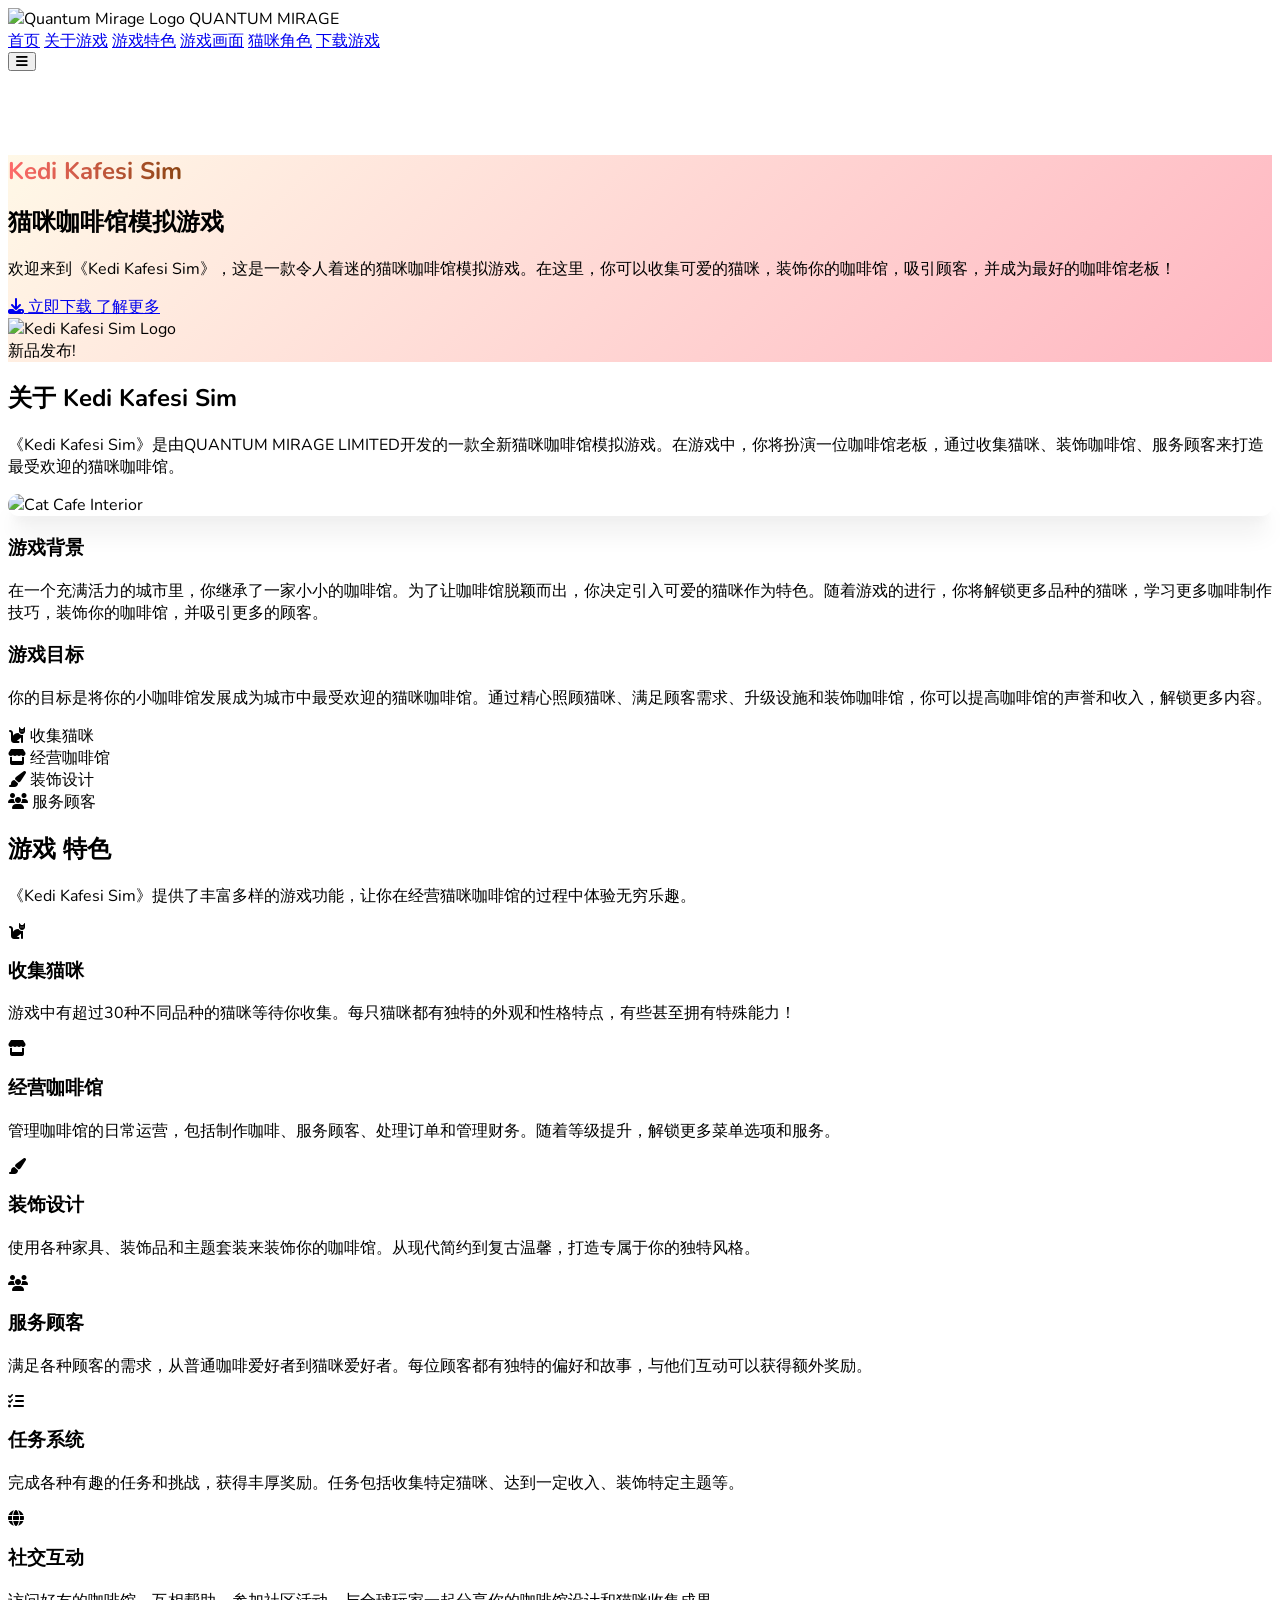
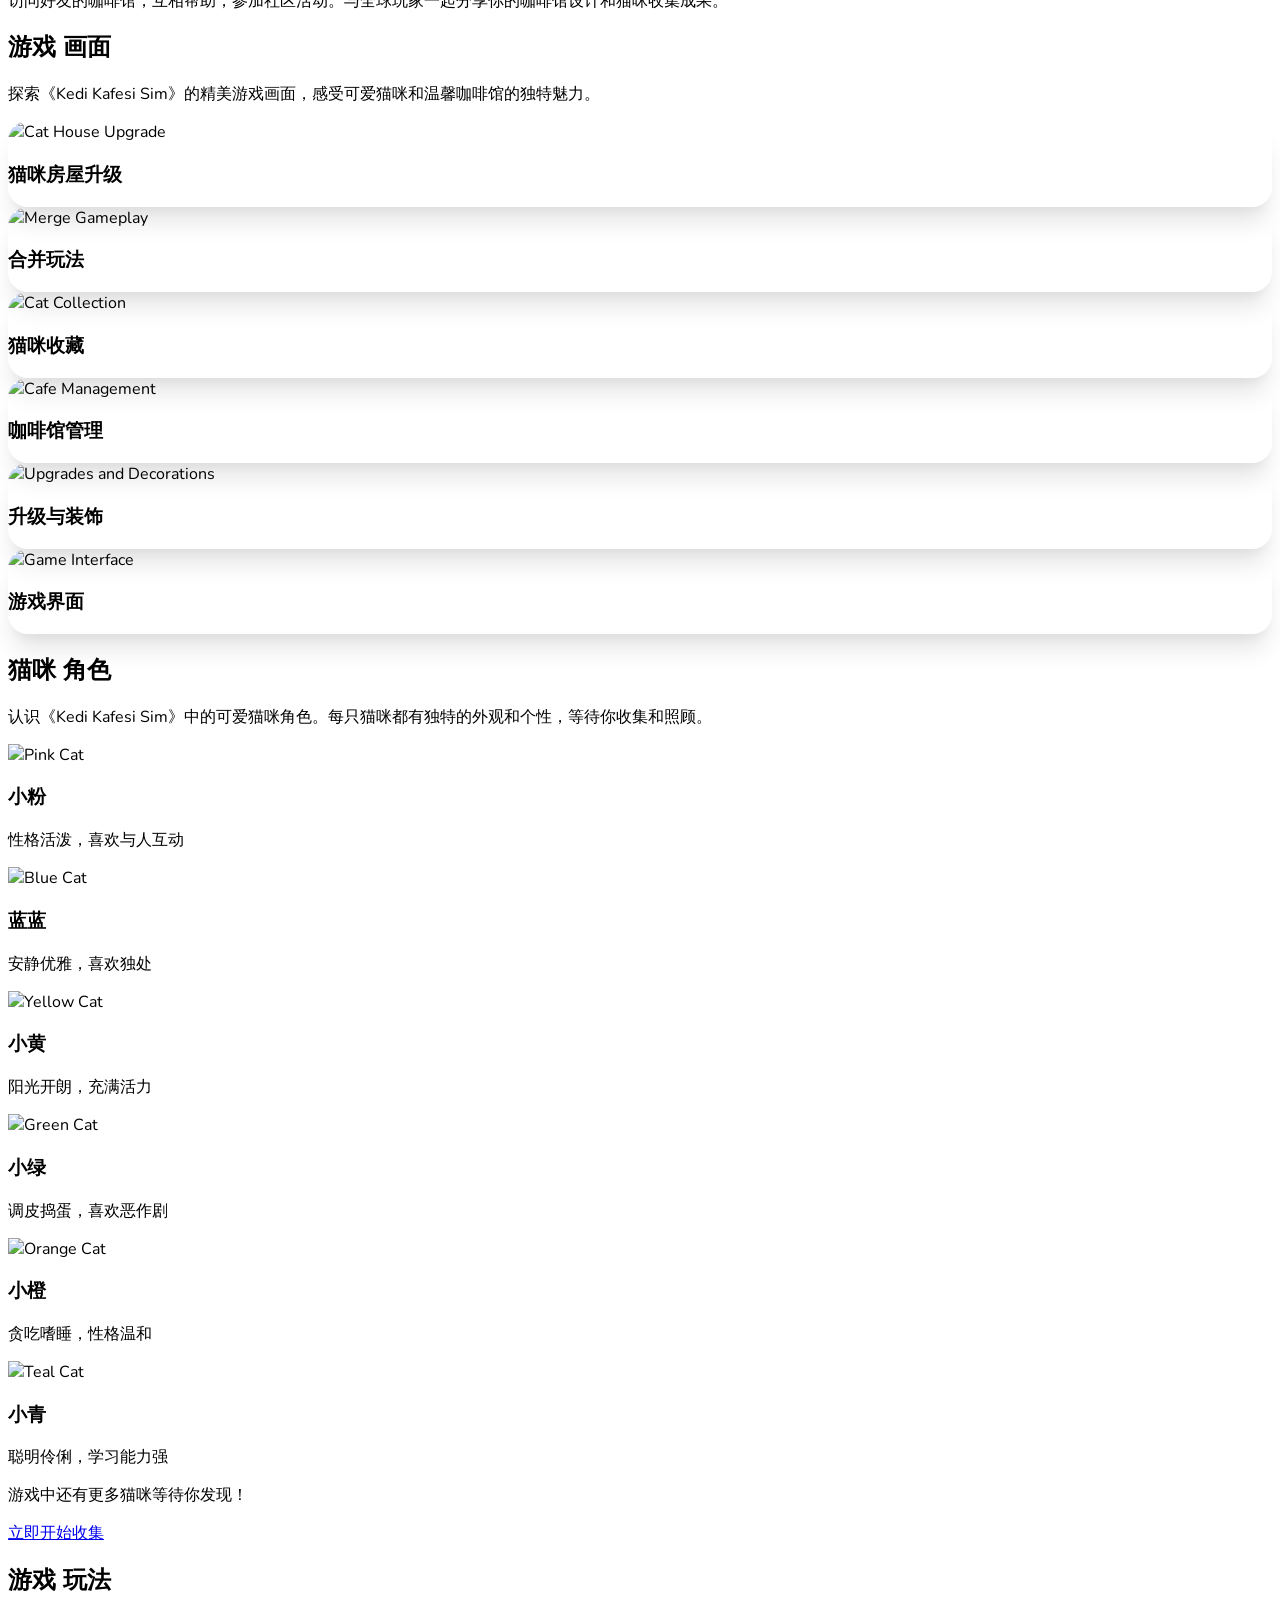
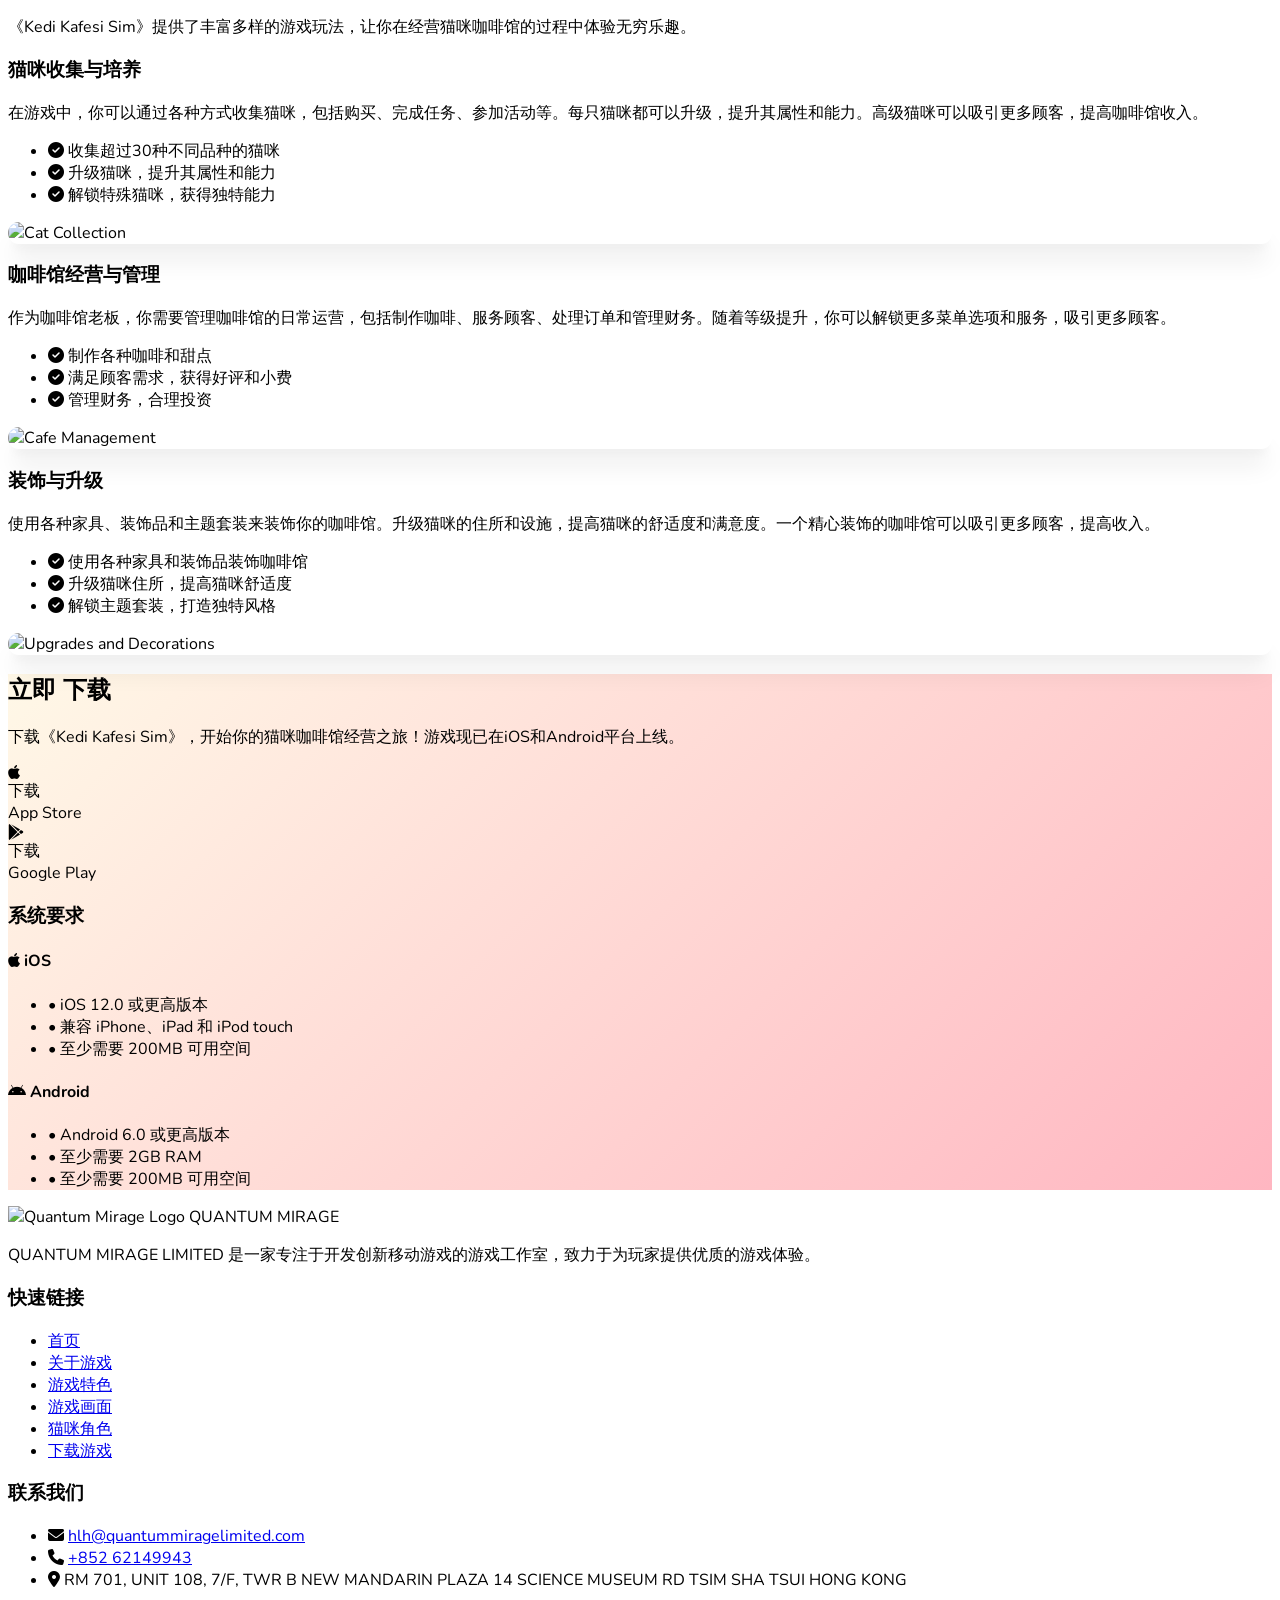
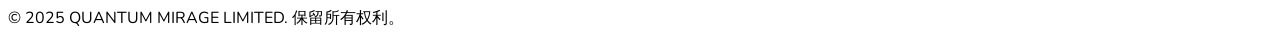
==== index.html @ 105255a3 "2025_12_25_web 2025_12_25_web" ====
<html lang="en"><head>
    <meta charset="UTF-8">
    <meta name="viewport" content="width=device-width, initial-scale=1.0">
    <title>Kedi Kafesi Sim - 猫咪咖啡馆模拟游戏</title>
    <!-- Tailwind CSS -->
    <script src="https://cdn.tailwindcss.com"></script>
    <!-- Font Awesome -->
    <link rel="stylesheet" href="https://cdnjs.cloudflare.com/ajax/libs/font-awesome/6.4.0/css/all.min.css">
    <!-- Google Fonts -->
    <link href="https://fonts.googleapis.com/css2?family=Nunito:wght@400;600;700;800&amp;display=swap" rel="stylesheet">
    <script>
        tailwind.config = {
            theme: {
                extend: {
                    colors: {
                        primary: '#FF6B6B',
                        secondary: '#4ECDC4',
                        accent: '#FFD166',
                        dark: '#292F36',
                        light: '#F7FFF7',
                        coffee: '#8B4513',
                        cream: '#FFF8E7',
                        catpink: '#FFB6C1',
                        catblue: '#87CEEB'
                    },
                    fontFamily: {
                        nunito: ['Nunito', 'sans-serif'],
                    },
                    animation: {
                        'float': 'float 3s ease-in-out infinite',
                        'pulse-slow': 'pulse 4s cubic-bezier(0.4, 0, 0.6, 1) infinite',
                    },
                    keyframes: {
                        float: {
                            '0%, 100%': { transform: 'translateY(0)' },
                            '50%': { transform: 'translateY(-10px)' },
                        }
                    }
                }
            }
        }
    </script>
    <style>
        body {
            font-family: 'Nunito', sans-serif;
            scroll-behavior: smooth;
        }
        
        .gradient-bg {
            background: linear-gradient(135deg, #FFF8E7 0%, #FFB6C1 100%);
        }
        
        .gradient-text {
            background: linear-gradient(90deg, #FF6B6B, #8B4513);
            -webkit-background-clip: text;
            -webkit-text-fill-color: transparent;
        }
        
        .card-hover {
            transition: all 0.3s ease;
        }
        
        .card-hover:hover {
            transform: translateY(-5px);
            box-shadow: 0 10px 25px -5px rgba(0, 0, 0, 0.1), 0 10px 10px -5px rgba(0, 0, 0, 0.04);
        }
        
        .nav-link {
            position: relative;
        }
        
        .nav-link::after {
            content: '';
            position: absolute;
            width: 0;
            height: 2px;
            bottom: -2px;
            left: 0;
            background-color: #FF6B6B;
            transition: width 0.3s ease;
        }
        
        .nav-link:hover::after {
            width: 100%;
        }
        
        .active::after {
            width: 100%;
        }
        
        .feature-icon {
            transition: all 0.3s ease;
        }
        
        .feature-card:hover .feature-icon {
            transform: scale(1.1);
            color: #FF6B6B;
        }
        
        .screenshot-container {
            position: relative;
            overflow: hidden;
            border-radius: 20px;
            box-shadow: 0 20px 25px -5px rgba(0, 0, 0, 0.1), 0 10px 10px -5px rgba(0, 0, 0, 0.04);
        }
        
        .screenshot-container::before {
            content: '';
            position: absolute;
            top: -50%;
            left: -50%;
            width: 200%;
            height: 200%;
            background: linear-gradient(45deg, rgba(255,255,255,0.1) 0%, rgba(255,255,255,0) 70%);
            transform: rotate(45deg);
            transition: all 0.6s ease;
            opacity: 0;
        }
        
        .screenshot-container:hover::before {
            animation: shine 1.5s;
            opacity: 1;
        }
        
        @keyframes shine {
            0% {
                left: -100%;
                opacity: 0;
            }
            50% {
                opacity: 0.5;
            }
            100% {
                left: 100%;
                opacity: 0;
            }
        }
        
        .character-card {
            transition: all 0.3s ease;
            perspective: 1000px;
        }
        
        .character-card:hover {
            transform: translateY(-10px);
        }
        
        .character-card:hover .character-img {
            transform: scale(1.05);
        }
        
        .character-img {
            transition: all 0.3s ease;
        }
        
        .download-btn {
            transition: all 0.3s ease;
            position: relative;
            overflow: hidden;
        }
        
        .download-btn::after {
            content: '';
            position: absolute;
            top: 50%;
            left: 50%;
            width: 0;
            height: 0;
            background-color: rgba(255, 255, 255, 0.2);
            border-radius: 50%;
            transform: translate(-50%, -50%);
            transition: width 0.5s, height 0.5s;
        }
        
        .download-btn:hover::after {
            width: 300px;
            height: 300px;
        }
        
        .download-btn:hover {
            transform: translateY(-3px);
            box-shadow: 0 10px 15px -3px rgba(0, 0, 0, 0.1), 0 4px 6px -2px rgba(0, 0, 0, 0.05);
        }
        
        .social-icon {
            transition: all 0.3s ease;
        }
        
        .social-icon:hover {
            transform: translateY(-3px);
            color: #FF6B6B;
        }
        
        /* Mobile menu animation */
        .mobile-menu {
            transition: transform 0.3s ease-in-out;
            transform: translateX(-100%);
        }
        
        .mobile-menu.active {
            transform: translateX(0);
        }
        
        /* Loading animation */
        .loader {
            border: 4px solid rgba(255, 255, 255, 0.3);
            border-radius: 50%;
            border-top: 4px solid #FF6B6B;
            width: 30px;
            height: 30px;
            animation: spin 1s linear infinite;
        }
        
        @keyframes spin {
            0% { transform: rotate(0deg); }
            100% { transform: rotate(360deg); }
        }
        
        /* Scroll to top button */
        .scroll-top {
            position: fixed;
            bottom: 30px;
            right: 30px;
            width: 50px;
            height: 50px;
            border-radius: 50%;
            background-color: #FF6B6B;
            color: white;
            display: flex;
            justify-content: center;
            align-items: center;
            cursor: pointer;
            transition: all 0.3s ease;
            opacity: 0;
            visibility: hidden;
            z-index: 1000;
            box-shadow: 0 4px 6px -1px rgba(0, 0, 0, 0.1), 0 2px 4px -1px rgba(0, 0, 0, 0.06);
        }
        
        .scroll-top.active {
            opacity: 1;
            visibility: visible;
        }
        
        .scroll-top:hover {
            background-color: #FF5252;
            transform: translateY(-3px);
        }
    </style>
</head>
<body class="bg-cream text-dark">
    <!-- Navigation -->
    <nav class="bg-white shadow-md fixed w-full z-50">
        <div class="container mx-auto px-4 py-3">
            <div class="flex justify-between items-center">
                <div class="flex items-center space-x-2">
                    <img src="https://p3-flow-imagex-sign.byteimg.com/tos-cn-i-a9rns2rl98/rc/pc/super_tool/7fb1ab62eb884ebea4bbe58eaaf273b0~tplv-a9rns2rl98-image.image?rcl=20251225142914272E09A24EB8B273514A&amp;rk3s=8e244e95&amp;rrcfp=f06b921b&amp;x-expires=1769236287&amp;x-signature=TO0odL5ESo3SIEpWWqgPB2SlM8U%3D" alt="Quantum Mirage Logo" class="h-10 w-10">
                    <span class="text-xl font-bold text-dark">QUANTUM MIRAGE</span>
                </div>
                
                <!-- Desktop Navigation -->
                <div class="hidden md:flex items-center space-x-8">
                    <a href="#home" class="nav-link active font-semibold">首页</a>
                    <a href="#about" class="nav-link font-semibold">关于游戏</a>
                    <a href="#features" class="nav-link font-semibold">游戏特色</a>
                    <a href="#screenshots" class="nav-link font-semibold">游戏画面</a>
                    <a href="#characters" class="nav-link font-semibold">猫咪角色</a>
                    <a href="#download" class="nav-link font-semibold">下载游戏</a>
                </div>
                
                <!-- Mobile Menu Button -->
                <div class="md:hidden">
                    <button id="menu-toggle" class="text-dark focus:outline-none">
                        <i class="fas fa-bars text-2xl"></i>
                    </button>
                </div>
            </div>
        </div>
        
        <!-- Mobile Navigation -->
        <div id="mobile-menu" class="mobile-menu fixed top-0 left-0 h-full w-4/5 bg-white shadow-lg z-50 md:hidden">
            <div class="p-5">
                <div class="flex justify-between items-center mb-8">
                    <div class="flex items-center space-x-2">
                        <img src="https://p3-flow-imagex-sign.byteimg.com/tos-cn-i-a9rns2rl98/rc/pc/super_tool/7fb1ab62eb884ebea4bbe58eaaf273b0~tplv-a9rns2rl98-image.image?rcl=20251225142914272E09A24EB8B273514A&amp;rk3s=8e244e95&amp;rrcfp=f06b921b&amp;x-expires=1769236287&amp;x-signature=TO0odL5ESo3SIEpWWqgPB2SlM8U%3D" alt="Quantum Mirage Logo" class="h-8 w-8">
                        <span class="text-lg font-bold text-dark">QUANTUM MIRAGE</span>
                    </div>
                    <button id="close-menu" class="text-dark focus:outline-none">
                        <i class="fas fa-times text-2xl"></i>
                    </button>
                </div>
                <div class="flex flex-col space-y-4">
                    <a href="#home" class="mobile-nav-link py-2 px-4 hover:bg-gray-100 rounded-md font-semibold">首页</a>
                    <a href="#about" class="mobile-nav-link py-2 px-4 hover:bg-gray-100 rounded-md font-semibold">关于游戏</a>
                    <a href="#features" class="mobile-nav-link py-2 px-4 hover:bg-gray-100 rounded-md font-semibold">游戏特色</a>
                    <a href="#screenshots" class="mobile-nav-link py-2 px-4 hover:bg-gray-100 rounded-md font-semibold">游戏画面</a>
                    <a href="#characters" class="mobile-nav-link py-2 px-4 hover:bg-gray-100 rounded-md font-semibold">猫咪角色</a>
                    <a href="#download" class="mobile-nav-link py-2 px-4 hover:bg-gray-100 rounded-md font-semibold">下载游戏</a>
                </div>
            </div>
        </div>
    </nav>

    <!-- Hero Section -->
    <section id="home" class="pt-24 pb-16 md:pt-32 md:pb-24 gradient-bg">
        <div class="container mx-auto px-4">
            <div class="flex flex-col md:flex-row items-center justify-between">
                <div class="md:w-1/2 mb-10 md:mb-0">
                    <h1 class="text-4xl md:text-6xl font-extrabold mb-4">
                        <span class="gradient-text">Kedi Kafesi Sim</span>
                    </h1>
                    <h2 class="text-2xl md:text-3xl font-bold mb-6 text-coffee">猫咪咖啡馆模拟游戏</h2>
                    <p class="text-lg mb-8 max-w-lg">
                        欢迎来到《Kedi Kafesi Sim》，这是一款令人着迷的猫咪咖啡馆模拟游戏。在这里，你可以收集可爱的猫咪，装饰你的咖啡馆，吸引顾客，并成为最好的咖啡馆老板！
                    </p>
                    <div class="flex flex-col sm:flex-row space-y-4 sm:space-y-0 sm:space-x-4">
                        <a href="#download" class="download-btn bg-primary hover:bg-red-500 text-white font-bold py-3 px-8 rounded-full text-center transition duration-300 flex items-center justify-center">
                            <i class="fas fa-download mr-2"></i> 立即下载
                        </a>
                        <a href="#about" class="bg-white hover:bg-gray-100 text-primary font-bold py-3 px-8 rounded-full text-center transition duration-300 flex items-center justify-center border-2 border-primary">
                            了解更多
                        </a>
                    </div>
                </div>
                <div class="md:w-1/2 flex justify-center">
                    <div class="relative">
                        <img src="https://p9-flow-imagex-sign.byteimg.com/tos-cn-i-a9rns2rl98/rc/pc/super_tool/261bb935deba4c919a96878004a3b775~tplv-a9rns2rl98-image.image?rcl=20251225142914272E09A24EB8B273514A&amp;rk3s=8e244e95&amp;rrcfp=f06b921b&amp;x-expires=1769236221&amp;x-signature=STuUcwpN87bXcqhttF2MexAELpU%3D" alt="Kedi Kafesi Sim Logo" class="w-64 h-64 md:w-80 md:h-80 object-contain animate-float">
                        <div class="absolute -top-4 -right-4 bg-accent text-dark font-bold py-2 px-4 rounded-full shadow-lg animate-pulse-slow">
                            新品发布!
                        </div>
                    </div>
                </div>
            </div>
        </div>
    </section>

    <!-- About Section -->
    <section id="about" class="py-16 bg-white">
        <div class="container mx-auto px-4">
            <div class="text-center mb-16">
                <h2 class="text-3xl md:text-4xl font-bold mb-4">关于 <span class="text-primary">Kedi Kafesi Sim</span></h2>
                <div class="w-24 h-1 bg-primary mx-auto mb-6"></div>
                <p class="text-lg text-gray-600 max-w-3xl mx-auto">
                    《Kedi Kafesi Sim》是由QUANTUM MIRAGE LIMITED开发的一款全新猫咪咖啡馆模拟游戏。在游戏中，你将扮演一位咖啡馆老板，通过收集猫咪、装饰咖啡馆、服务顾客来打造最受欢迎的猫咪咖啡馆。
                </p>
            </div>
            
            <div class="flex flex-col md:flex-row items-center">
                <div class="md:w-1/2 mb-10 md:mb-0">
                    <div class="screenshot-container">
                        <img src="https://p3-flow-imagex-sign.byteimg.com/tos-cn-i-a9rns2rl98/rc/pc/super_tool/9140f70dbc2e4edcbd961286b86c405d~tplv-a9rns2rl98-image.image?rcl=20251225142914272E09A24EB8B273514A&amp;rk3s=8e244e95&amp;rrcfp=f06b921b&amp;x-expires=1769236234&amp;x-signature=IyDT3yet1G8MAYo%2B%2BtvaK1qQUv4%3D" alt="Cat Cafe Interior" class="w-full h-auto rounded-20">
                    </div>
                </div>
                <div class="md:w-1/2 md:pl-12">
                    <h3 class="text-2xl font-bold mb-4 text-coffee">游戏背景</h3>
                    <p class="text-gray-700 mb-6">
                        在一个充满活力的城市里，你继承了一家小小的咖啡馆。为了让咖啡馆脱颖而出，你决定引入可爱的猫咪作为特色。随着游戏的进行，你将解锁更多品种的猫咪，学习更多咖啡制作技巧，装饰你的咖啡馆，并吸引更多的顾客。
                    </p>
                    
                    <h3 class="text-2xl font-bold mb-4 text-coffee">游戏目标</h3>
                    <p class="text-gray-700 mb-6">
                        你的目标是将你的小咖啡馆发展成为城市中最受欢迎的猫咪咖啡馆。通过精心照顾猫咪、满足顾客需求、升级设施和装饰咖啡馆，你可以提高咖啡馆的声誉和收入，解锁更多内容。
                    </p>
                    
                    <div class="flex flex-wrap gap-4">
                        <div class="bg-cream px-4 py-2 rounded-full text-coffee font-semibold">
                            <i class="fas fa-cat mr-2"></i> 收集猫咪
                        </div>
                        <div class="bg-cream px-4 py-2 rounded-full text-coffee font-semibold">
                            <i class="fas fa-store mr-2"></i> 经营咖啡馆
                        </div>
                        <div class="bg-cream px-4 py-2 rounded-full text-coffee font-semibold">
                            <i class="fas fa-paint-brush mr-2"></i> 装饰设计
                        </div>
                        <div class="bg-cream px-4 py-2 rounded-full text-coffee font-semibold">
                            <i class="fas fa-users mr-2"></i> 服务顾客
                        </div>
                    </div>
                </div>
            </div>
        </div>
    </section>

    <!-- Features Section -->
    <section id="features" class="py-16 bg-gray-50">
        <div class="container mx-auto px-4">
            <div class="text-center mb-16">
                <h2 class="text-3xl md:text-4xl font-bold mb-4">游戏 <span class="text-primary">特色</span></h2>
                <div class="w-24 h-1 bg-primary mx-auto mb-6"></div>
                <p class="text-lg text-gray-600 max-w-3xl mx-auto">
                    《Kedi Kafesi Sim》提供了丰富多样的游戏功能，让你在经营猫咪咖啡馆的过程中体验无穷乐趣。
                </p>
            </div>
            
            <div class="grid grid-cols-1 md:grid-cols-2 lg:grid-cols-3 gap-8">
                <!-- Feature 1 -->
                <div class="feature-card bg-white rounded-xl shadow-lg p-6 card-hover">
                    <div class="w-16 h-16 bg-primary bg-opacity-10 rounded-full flex items-center justify-center mb-6">
                        <i class="fas fa-cat text-3xl text-primary feature-icon"></i>
                    </div>
                    <h3 class="text-xl font-bold mb-3">收集猫咪</h3>
                    <p class="text-gray-600">
                        游戏中有超过30种不同品种的猫咪等待你收集。每只猫咪都有独特的外观和性格特点，有些甚至拥有特殊能力！
                    </p>
                </div>
                
                <!-- Feature 2 -->
                <div class="feature-card bg-white rounded-xl shadow-lg p-6 card-hover">
                    <div class="w-16 h-16 bg-secondary bg-opacity-10 rounded-full flex items-center justify-center mb-6">
                        <i class="fas fa-store text-3xl text-secondary feature-icon"></i>
                    </div>
                    <h3 class="text-xl font-bold mb-3">经营咖啡馆</h3>
                    <p class="text-gray-600">
                        管理咖啡馆的日常运营，包括制作咖啡、服务顾客、处理订单和管理财务。随着等级提升，解锁更多菜单选项和服务。
                    </p>
                </div>
                
                <!-- Feature 3 -->
                <div class="feature-card bg-white rounded-xl shadow-lg p-6 card-hover">
                    <div class="w-16 h-16 bg-accent bg-opacity-10 rounded-full flex items-center justify-center mb-6">
                        <i class="fas fa-paint-brush text-3xl text-accent feature-icon"></i>
                    </div>
                    <h3 class="text-xl font-bold mb-3">装饰设计</h3>
                    <p class="text-gray-600">
                        使用各种家具、装饰品和主题套装来装饰你的咖啡馆。从现代简约到复古温馨，打造专属于你的独特风格。
                    </p>
                </div>
                
                <!-- Feature 4 -->
                <div class="feature-card bg-white rounded-xl shadow-lg p-6 card-hover">
                    <div class="w-16 h-16 bg-catpink bg-opacity-10 rounded-full flex items-center justify-center mb-6">
                        <i class="fas fa-users text-3xl text-catpink feature-icon"></i>
                    </div>
                    <h3 class="text-xl font-bold mb-3">服务顾客</h3>
                    <p class="text-gray-600">
                        满足各种顾客的需求，从普通咖啡爱好者到猫咪爱好者。每位顾客都有独特的偏好和故事，与他们互动可以获得额外奖励。
                    </p>
                </div>
                
                <!-- Feature 5 -->
                <div class="feature-card bg-white rounded-xl shadow-lg p-6 card-hover">
                    <div class="w-16 h-16 bg-catblue bg-opacity-10 rounded-full flex items-center justify-center mb-6">
                        <i class="fas fa-tasks text-3xl text-catblue feature-icon"></i>
                    </div>
                    <h3 class="text-xl font-bold mb-3">任务系统</h3>
                    <p class="text-gray-600">
                        完成各种有趣的任务和挑战，获得丰厚奖励。任务包括收集特定猫咪、达到一定收入、装饰特定主题等。
                    </p>
                </div>
                
                <!-- Feature 6 -->
                <div class="feature-card bg-white rounded-xl shadow-lg p-6 card-hover">
                    <div class="w-16 h-16 bg-coffee bg-opacity-10 rounded-full flex items-center justify-center mb-6">
                        <i class="fas fa-globe text-3xl text-coffee feature-icon"></i>
                    </div>
                    <h3 class="text-xl font-bold mb-3">社交互动</h3>
                    <p class="text-gray-600">
                        访问好友的咖啡馆，互相帮助，参加社区活动。与全球玩家一起分享你的咖啡馆设计和猫咪收集成果。
                    </p>
                </div>
            </div>
        </div>
    </section>

    <!-- Screenshots Section -->
    <section id="screenshots" class="py-16 bg-white">
        <div class="container mx-auto px-4">
            <div class="text-center mb-16">
                <h2 class="text-3xl md:text-4xl font-bold mb-4">游戏 <span class="text-primary">画面</span></h2>
                <div class="w-24 h-1 bg-primary mx-auto mb-6"></div>
                <p class="text-lg text-gray-600 max-w-3xl mx-auto">
                    探索《Kedi Kafesi Sim》的精美游戏画面，感受可爱猫咪和温馨咖啡馆的独特魅力。
                </p>
            </div>
            
            <div class="grid grid-cols-1 md:grid-cols-2 lg:grid-cols-3 gap-8">
                <!-- Screenshot 1 -->
                <div class="screenshot-container">
                    <img src="https://p11-flow-imagex-download-sign.byteimg.com/tos-cn-i-a9rns2rl98/04f155c3f26e411fbbff5f43020e14c7.jpg~tplv-a9rns2rl98-24:720:720.image?rcl=20251225142914272E09A24EB8B273514A&amp;rk3s=8e244e95&amp;rrcfp=8a172a1a&amp;x-expires=1767248955&amp;x-signature=9GHA8hcYi%2BDE0jDQNg2DjtqoL10%3D" alt="Cat House Upgrade" class="w-full h-auto rounded-20">
                    <div class="absolute bottom-0 left-0 right-0 bg-gradient-to-t from-black to-transparent p-4 rounded-b-20">
                        <h3 class="text-white font-bold">猫咪房屋升级</h3>
                    </div>
                </div>
                
                <!-- Screenshot 2 -->
                <div class="screenshot-container">
                    <img src="https://p11-flow-imagex-download-sign.byteimg.com/tos-cn-i-a9rns2rl98/f7a0fbab150946b388e96b673e0b019c.jpg~tplv-a9rns2rl98-24:720:720.image?rcl=20251225142914272E09A24EB8B273514A&amp;rk3s=8e244e95&amp;rrcfp=8a172a1a&amp;x-expires=1767248955&amp;x-signature=dCQLwZcKgbhtes0a4srv2TuSjrM%3D" alt="Merge Gameplay" class="w-full h-auto rounded-20">
                    <div class="absolute bottom-0 left-0 right-0 bg-gradient-to-t from-black to-transparent p-4 rounded-b-20">
                        <h3 class="text-white font-bold">合并玩法</h3>
                    </div>
                </div>
                
                <!-- Screenshot 3 -->
                <div class="screenshot-container">
                    <img src="https://p11-flow-imagex-download-sign.byteimg.com/tos-cn-i-a9rns2rl98/60da43b299564a9481a8e0e05f681bbe.jpg~tplv-a9rns2rl98-24:720:720.image?rcl=20251225142914272E09A24EB8B273514A&amp;rk3s=8e244e95&amp;rrcfp=8a172a1a&amp;x-expires=1767248955&amp;x-signature=knwaKhFt3Ec7u3pBewDUL8dSxfs%3D" alt="Cat Collection" class="w-full h-auto rounded-20">
                    <div class="absolute bottom-0 left-0 right-0 bg-gradient-to-t from-black to-transparent p-4 rounded-b-20">
                        <h3 class="text-white font-bold">猫咪收藏</h3>
                    </div>
                </div>
                
                <!-- Screenshot 4 -->
                <div class="screenshot-container">
                    <img src="https://p11-flow-imagex-download-sign.byteimg.com/tos-cn-i-a9rns2rl98/07a21ffddba94a078cbddcdcaea27005.jpg~tplv-a9rns2rl98-24:720:720.image?rcl=20251225142914272E09A24EB8B273514A&amp;rk3s=8e244e95&amp;rrcfp=8a172a1a&amp;x-expires=1767248955&amp;x-signature=qJn31Itz%2F%2BslHAElJN4%2FD5fl930%3D" alt="Cafe Management" class="w-full h-auto rounded-20">
                    <div class="absolute bottom-0 left-0 right-0 bg-gradient-to-t from-black to-transparent p-4 rounded-b-20">
                        <h3 class="text-white font-bold">咖啡馆管理</h3>
                    </div>
                </div>
                
                <!-- Screenshot 5 -->
                <div class="screenshot-container">
                    <img src="https://p3-flow-imagex-sign.byteimg.com/tos-cn-i-a9rns2rl98/rc/pc/super_tool/9b09c109c3a047e7aada550ab9e1097b~tplv-a9rns2rl98-image.image?rcl=20251225142914272E09A24EB8B273514A&amp;rk3s=8e244e95&amp;rrcfp=f06b921b&amp;x-expires=1769236273&amp;x-signature=8RbhCQRcHkzRguBcSzqiSrAV1co%3D" alt="Upgrades and Decorations" class="w-full h-auto rounded-20">
                    <div class="absolute bottom-0 left-0 right-0 bg-gradient-to-t from-black to-transparent p-4 rounded-b-20">
                        <h3 class="text-white font-bold">升级与装饰</h3>
                    </div>
                </div>
                
                <!-- Screenshot 6 -->
                <div class="screenshot-container">
                    <img src="https://p11-flow-imagex-download-sign.byteimg.com/tos-cn-i-a9rns2rl98/422756e8ae544da4a9200da23566e37e.jpg~tplv-a9rns2rl98-24:720:720.image?rcl=20251225142914272E09A24EB8B273514A&amp;rk3s=8e244e95&amp;rrcfp=8a172a1a&amp;x-expires=1767248955&amp;x-signature=v1o9MJKBodqrAUuUbNjZpQncxn4%3D" alt="Game Interface" class="w-full h-auto rounded-20">
                    <div class="absolute bottom-0 left-0 right-0 bg-gradient-to-t from-black to-transparent p-4 rounded-b-20">
                        <h3 class="text-white font-bold">游戏界面</h3>
                    </div>
                </div>
            </div>
        </div>
    </section>

    <!-- Characters Section -->
    <section id="characters" class="py-16 bg-gray-50">
        <div class="container mx-auto px-4">
            <div class="text-center mb-16">
                <h2 class="text-3xl md:text-4xl font-bold mb-4">猫咪 <span class="text-primary">角色</span></h2>
                <div class="w-24 h-1 bg-primary mx-auto mb-6"></div>
                <p class="text-lg text-gray-600 max-w-3xl mx-auto">
                    认识《Kedi Kafesi Sim》中的可爱猫咪角色。每只猫咪都有独特的外观和个性，等待你收集和照顾。
                </p>
            </div>
            
            <div class="grid grid-cols-1 sm:grid-cols-2 md:grid-cols-3 lg:grid-cols-6 gap-6">
                <!-- Character 1 -->
                <div class="character-card bg-white rounded-xl shadow-lg overflow-hidden">
                    <div class="h-48 overflow-hidden">
                        <img src="https://p3-flow-imagex-sign.byteimg.com/tos-cn-i-a9rns2rl98/rc/pc/super_tool/1f13518992b1444ba0cfdbd0a6a513bd~tplv-a9rns2rl98-image.image?rcl=20251225142914272E09A24EB8B273514A&amp;rk3s=8e244e95&amp;rrcfp=f06b921b&amp;x-expires=1769236251&amp;x-signature=yORKl2eRbAzS1kXXcz3tOG1VfMA%3D" alt="Pink Cat" class="character-img w-full h-full object-cover">
                    </div>
                    <div class="p-4">
                        <h3 class="font-bold text-lg mb-1">小粉</h3>
                        <p class="text-gray-600 text-sm">性格活泼，喜欢与人互动</p>
                    </div>
                </div>
                
                <!-- Character 2 -->
                <div class="character-card bg-white rounded-xl shadow-lg overflow-hidden">
                    <div class="h-48 overflow-hidden">
                        <img src="https://p3-flow-imagex-sign.byteimg.com/tos-cn-i-a9rns2rl98/rc/pc/super_tool/1f13518992b1444ba0cfdbd0a6a513bd~tplv-a9rns2rl98-image.image?rcl=20251225142914272E09A24EB8B273514A&amp;rk3s=8e244e95&amp;rrcfp=f06b921b&amp;x-expires=1769236251&amp;x-signature=yORKl2eRbAzS1kXXcz3tOG1VfMA%3D" alt="Blue Cat" class="character-img w-full h-full object-cover">
                    </div>
                    <div class="p-4">
                        <h3 class="font-bold text-lg mb-1">蓝蓝</h3>
                        <p class="text-gray-600 text-sm">安静优雅，喜欢独处</p>
                    </div>
                </div>
                
                <!-- Character 3 -->
                <div class="character-card bg-white rounded-xl shadow-lg overflow-hidden">
                    <div class="h-48 overflow-hidden">
                        <img src="https://p3-flow-imagex-sign.byteimg.com/tos-cn-i-a9rns2rl98/rc/pc/super_tool/1f13518992b1444ba0cfdbd0a6a513bd~tplv-a9rns2rl98-image.image?rcl=20251225142914272E09A24EB8B273514A&amp;rk3s=8e244e95&amp;rrcfp=f06b921b&amp;x-expires=1769236251&amp;x-signature=yORKl2eRbAzS1kXXcz3tOG1VfMA%3D" alt="Yellow Cat" class="character-img w-full h-full object-cover">
                    </div>
                    <div class="p-4">
                        <h3 class="font-bold text-lg mb-1">小黄</h3>
                        <p class="text-gray-600 text-sm">阳光开朗，充满活力</p>
                    </div>
                </div>
                
                <!-- Character 4 -->
                <div class="character-card bg-white rounded-xl shadow-lg overflow-hidden">
                    <div class="h-48 overflow-hidden">
                        <img src="https://p3-flow-imagex-sign.byteimg.com/tos-cn-i-a9rns2rl98/rc/pc/super_tool/1f13518992b1444ba0cfdbd0a6a513bd~tplv-a9rns2rl98-image.image?rcl=20251225142914272E09A24EB8B273514A&amp;rk3s=8e244e95&amp;rrcfp=f06b921b&amp;x-expires=1769236251&amp;x-signature=yORKl2eRbAzS1kXXcz3tOG1VfMA%3D" alt="Green Cat" class="character-img w-full h-full object-cover">
                    </div>
                    <div class="p-4">
                        <h3 class="font-bold text-lg mb-1">小绿</h3>
                        <p class="text-gray-600 text-sm">调皮捣蛋，喜欢恶作剧</p>
                    </div>
                </div>
                
                <!-- Character 5 -->
                <div class="character-card bg-white rounded-xl shadow-lg overflow-hidden">
                    <div class="h-48 overflow-hidden">
                        <img src="https://p3-flow-imagex-sign.byteimg.com/tos-cn-i-a9rns2rl98/rc/pc/super_tool/1f13518992b1444ba0cfdbd0a6a513bd~tplv-a9rns2rl98-image.image?rcl=20251225142914272E09A24EB8B273514A&amp;rk3s=8e244e95&amp;rrcfp=f06b921b&amp;x-expires=1769236251&amp;x-signature=yORKl2eRbAzS1kXXcz3tOG1VfMA%3D" alt="Orange Cat" class="character-img w-full h-full object-cover">
                    </div>
                    <div class="p-4">
                        <h3 class="font-bold text-lg mb-1">小橙</h3>
                        <p class="text-gray-600 text-sm">贪吃嗜睡，性格温和</p>
                    </div>
                </div>
                
                <!-- Character 6 -->
                <div class="character-card bg-white rounded-xl shadow-lg overflow-hidden">
                    <div class="h-48 overflow-hidden">
                        <img src="https://p3-flow-imagex-sign.byteimg.com/tos-cn-i-a9rns2rl98/rc/pc/super_tool/1f13518992b1444ba0cfdbd0a6a513bd~tplv-a9rns2rl98-image.image?rcl=20251225142914272E09A24EB8B273514A&amp;rk3s=8e244e95&amp;rrcfp=f06b921b&amp;x-expires=1769236251&amp;x-signature=yORKl2eRbAzS1kXXcz3tOG1VfMA%3D" alt="Teal Cat" class="character-img w-full h-full object-cover">
                    </div>
                    <div class="p-4">
                        <h3 class="font-bold text-lg mb-1">小青</h3>
                        <p class="text-gray-600 text-sm">聪明伶俐，学习能力强</p>
                    </div>
                </div>
            </div>
            
            <div class="text-center mt-10">
                <p class="text-gray-600 mb-4">游戏中还有更多猫咪等待你发现！</p>
                <a href="#download" class="bg-primary hover:bg-red-500 text-white font-bold py-2 px-6 rounded-full transition duration-300 inline-block">
                    立即开始收集
                </a>
            </div>
        </div>
    </section>

    <!-- Gameplay Section -->
    <section id="gameplay" class="py-16 bg-white">
        <div class="container mx-auto px-4">
            <div class="text-center mb-16">
                <h2 class="text-3xl md:text-4xl font-bold mb-4">游戏 <span class="text-primary">玩法</span></h2>
                <div class="w-24 h-1 bg-primary mx-auto mb-6"></div>
                <p class="text-lg text-gray-600 max-w-3xl mx-auto">
                    《Kedi Kafesi Sim》提供了丰富多样的游戏玩法，让你在经营猫咪咖啡馆的过程中体验无穷乐趣。
                </p>
            </div>
            
            <div class="flex flex-col md:flex-row items-center mb-16">
                <div class="md:w-1/2 mb-8 md:mb-0 md:pr-8">
                    <h3 class="text-2xl font-bold mb-4 text-coffee">猫咪收集与培养</h3>
                    <p class="text-gray-700 mb-6">
                        在游戏中，你可以通过各种方式收集猫咪，包括购买、完成任务、参加活动等。每只猫咪都可以升级，提升其属性和能力。高级猫咪可以吸引更多顾客，提高咖啡馆收入。
                    </p>
                    <ul class="space-y-3">
                        <li class="flex items-start">
                            <i class="fas fa-check-circle text-primary mt-1 mr-2"></i>
                            <span>收集超过30种不同品种的猫咪</span>
                        </li>
                        <li class="flex items-start">
                            <i class="fas fa-check-circle text-primary mt-1 mr-2"></i>
                            <span>升级猫咪，提升其属性和能力</span>
                        </li>
                        <li class="flex items-start">
                            <i class="fas fa-check-circle text-primary mt-1 mr-2"></i>
                            <span>解锁特殊猫咪，获得独特能力</span>
                        </li>
                    </ul>
                </div>
                <div class="md:w-1/2">
                    <div class="screenshot-container">
                        <img src="https://p11-flow-imagex-download-sign.byteimg.com/tos-cn-i-a9rns2rl98/60da43b299564a9481a8e0e05f681bbe.jpg~tplv-a9rns2rl98-24:720:720.image?rcl=20251225142914272E09A24EB8B273514A&amp;rk3s=8e244e95&amp;rrcfp=8a172a1a&amp;x-expires=1767248955&amp;x-signature=knwaKhFt3Ec7u3pBewDUL8dSxfs%3D" alt="Cat Collection" class="w-full h-auto rounded-20">
                    </div>
                </div>
            </div>
            
            <div class="flex flex-col md:flex-row-reverse items-center mb-16">
                <div class="md:w-1/2 mb-8 md:mb-0 md:pl-8">
                    <h3 class="text-2xl font-bold mb-4 text-coffee">咖啡馆经营与管理</h3>
                    <p class="text-gray-700 mb-6">
                        作为咖啡馆老板，你需要管理咖啡馆的日常运营，包括制作咖啡、服务顾客、处理订单和管理财务。随着等级提升，你可以解锁更多菜单选项和服务，吸引更多顾客。
                    </p>
                    <ul class="space-y-3">
                        <li class="flex items-start">
                            <i class="fas fa-check-circle text-primary mt-1 mr-2"></i>
                            <span>制作各种咖啡和甜点</span>
                        </li>
                        <li class="flex items-start">
                            <i class="fas fa-check-circle text-primary mt-1 mr-2"></i>
                            <span>满足顾客需求，获得好评和小费</span>
                        </li>
                        <li class="flex items-start">
                            <i class="fas fa-check-circle text-primary mt-1 mr-2"></i>
                            <span>管理财务，合理投资</span>
                        </li>
                    </ul>
                </div>
                <div class="md:w-1/2">
                    <div class="screenshot-container">
                        <img src="https://p11-flow-imagex-download-sign.byteimg.com/tos-cn-i-a9rns2rl98/07a21ffddba94a078cbddcdcaea27005.jpg~tplv-a9rns2rl98-24:720:720.image?rcl=20251225142914272E09A24EB8B273514A&amp;rk3s=8e244e95&amp;rrcfp=8a172a1a&amp;x-expires=1767248955&amp;x-signature=qJn31Itz%2F%2BslHAElJN4%2FD5fl930%3D" alt="Cafe Management" class="w-full h-auto rounded-20">
                    </div>
                </div>
            </div>
            
            <div class="flex flex-col md:flex-row items-center">
                <div class="md:w-1/2 mb-8 md:mb-0 md:pr-8">
                    <h3 class="text-2xl font-bold mb-4 text-coffee">装饰与升级</h3>
                    <p class="text-gray-700 mb-6">
                        使用各种家具、装饰品和主题套装来装饰你的咖啡馆。升级猫咪的住所和设施，提高猫咪的舒适度和满意度。一个精心装饰的咖啡馆可以吸引更多顾客，提高收入。
                    </p>
                    <ul class="space-y-3">
                        <li class="flex items-start">
                            <i class="fas fa-check-circle text-primary mt-1 mr-2"></i>
                            <span>使用各种家具和装饰品装饰咖啡馆</span>
                        </li>
                        <li class="flex items-start">
                            <i class="fas fa-check-circle text-primary mt-1 mr-2"></i>
                            <span>升级猫咪住所，提高猫咪舒适度</span>
                        </li>
                        <li class="flex items-start">
                            <i class="fas fa-check-circle text-primary mt-1 mr-2"></i>
                            <span>解锁主题套装，打造独特风格</span>
                        </li>
                    </ul>
                </div>
                <div class="md:w-1/2">
                    <div class="screenshot-container">
                        <img src="https://p3-flow-imagex-sign.byteimg.com/tos-cn-i-a9rns2rl98/rc/pc/super_tool/9b09c109c3a047e7aada550ab9e1097b~tplv-a9rns2rl98-image.image?rcl=20251225142914272E09A24EB8B273514A&amp;rk3s=8e244e95&amp;rrcfp=f06b921b&amp;x-expires=1769236273&amp;x-signature=8RbhCQRcHkzRguBcSzqiSrAV1co%3D" alt="Upgrades and Decorations" class="w-full h-auto rounded-20">
                    </div>
                </div>
            </div>
        </div>
    </section>

    <!-- Download Section -->
    <section id="download" class="py-16 gradient-bg">
        <div class="container mx-auto px-4">
            <div class="text-center mb-12">
                <h2 class="text-3xl md:text-4xl font-bold mb-4">立即 <span class="text-primary">下载</span></h2>
                <div class="w-24 h-1 bg-primary mx-auto mb-6"></div>
                <p class="text-lg text-gray-600 max-w-3xl mx-auto">
                    下载《Kedi Kafesi Sim》，开始你的猫咪咖啡馆经营之旅！游戏现已在iOS和Android平台上线。
                </p>
            </div>
            
            <div class="flex flex-col md:flex-row items-center justify-center space-y-8 md:space-y-0 md:space-x-8">
                <div class="download-btn bg-dark hover:bg-gray-800 text-white font-bold py-4 px-8 rounded-xl transition duration-300 flex items-center justify-center w-full md:w-auto">
                    <i class="fab fa-apple text-3xl mr-4"></i>
                    <div class="text-left">
                        <div class="text-sm">下载</div>
                        <div class="text-xl">App Store</div>
                    </div>
                </div>
                
                <div class="download-btn bg-dark hover:bg-gray-800 text-white font-bold py-4 px-8 rounded-xl transition duration-300 flex items-center justify-center w-full md:w-auto">
                    <i class="fab fa-google-play text-3xl mr-4"></i>
                    <div class="text-left">
                        <div class="text-sm">下载</div>
                        <div class="text-xl">Google Play</div>
                    </div>
                </div>
            </div>
            
            <div class="mt-16 text-center">
                <h3 class="text-2xl font-bold mb-6">系统要求</h3>
                <div class="flex flex-col md:flex-row justify-center space-y-6 md:space-y-0 md:space-x-12">
                    <div class="bg-white rounded-xl shadow-lg p-6 w-full md:w-auto">
                        <h4 class="font-bold text-xl mb-4 flex items-center">
                            <i class="fab fa-apple text-gray-700 mr-2"></i> iOS
                        </h4>
                        <ul class="space-y-2 text-gray-600">
                            <li>• iOS 12.0 或更高版本</li>
                            <li>• 兼容 iPhone、iPad 和 iPod touch</li>
                            <li>• 至少需要 200MB 可用空间</li>
                        </ul>
                    </div>
                    
                    <div class="bg-white rounded-xl shadow-lg p-6 w-full md:w-auto">
                        <h4 class="font-bold text-xl mb-4 flex items-center">
                            <i class="fab fa-android text-gray-700 mr-2"></i> Android
                        </h4>
                        <ul class="space-y-2 text-gray-600">
                            <li>• Android 6.0 或更高版本</li>
                            <li>• 至少需要 2GB RAM</li>
                            <li>• 至少需要 200MB 可用空间</li>
                        </ul>
                    </div>
                </div>
            </div>
        </div>
    </section>

    <!-- Footer -->
    <footer class="bg-dark text-white py-12">
        <div class="container mx-auto px-4">
            <div class="flex flex-col md:flex-row justify-between">
                <div class="mb-8 md:mb-0">
                    <div class="flex items-center space-x-2 mb-4">
                        <img src="https://p3-flow-imagex-sign.byteimg.com/tos-cn-i-a9rns2rl98/rc/pc/super_tool/7fb1ab62eb884ebea4bbe58eaaf273b0~tplv-a9rns2rl98-image.image?rcl=20251225142914272E09A24EB8B273514A&amp;rk3s=8e244e95&amp;rrcfp=f06b921b&amp;x-expires=1769236287&amp;x-signature=TO0odL5ESo3SIEpWWqgPB2SlM8U%3D" alt="Quantum Mirage Logo" class="h-10 w-10">
                        <span class="text-xl font-bold">QUANTUM MIRAGE</span>
                    </div>
                    <p class="text-gray-400 max-w-xs">
                        QUANTUM MIRAGE LIMITED 是一家专注于开发创新移动游戏的游戏工作室，致力于为玩家提供优质的游戏体验。
                    </p>
                </div>
                
                <div class="mb-8 md:mb-0">
                    <h3 class="text-lg font-bold mb-4">快速链接</h3>
                    <ul class="space-y-2">
                        <li><a href="#home" class="text-gray-400 hover:text-white transition duration-300">首页</a></li>
                        <li><a href="#about" class="text-gray-400 hover:text-white transition duration-300">关于游戏</a></li>
                        <li><a href="#features" class="text-gray-400 hover:text-white transition duration-300">游戏特色</a></li>
                        <li><a href="#screenshots" class="text-gray-400 hover:text-white transition duration-300">游戏画面</a></li>
                        <li><a href="#characters" class="text-gray-400 hover:text-white transition duration-300">猫咪角色</a></li>
                        <li><a href="#download" class="text-gray-400 hover:text-white transition duration-300">下载游戏</a></li>
                    </ul>
                </div>
                
                <div class="mb-8 md:mb-0">
                    <h3 class="text-lg font-bold mb-4">联系我们</h3>
                    <ul class="space-y-2">
                        <li class="flex items-center">
                            <i class="fas fa-envelope mr-2 text-primary"></i>
                            <a href="mailto:info@quantum-mirage.com" class="text-gray-400 hover:text-white transition duration-300">hlh@quantummiragelimited.com</a>
                        </li>
                        <li class="flex items-center">
                            <i class="fas fa-phone mr-2 text-primary"></i>
                            <a href="tel:+1234567890" class="text-gray-400 hover:text-white transition duration-300">+852 62149943</a>
                        </li>
                        <li class="flex items-center">
                            <i class="fas fa-map-marker-alt mr-2 text-primary"></i>
                            <span class="text-gray-400">RM 701, UNIT 108, 7/F, TWR B
NEW MANDARIN PLAZA 14 SCIENCE
MUSEUM RD TSIM SHA TSUI
HONG KONG
</span>
                        </li>
                    </ul>
                </div>
                

            </div>
            
            <div class="border-t border-gray-700 mt-12 pt-8 text-center">
                <p class="text-gray-400">© 2025 QUANTUM MIRAGE LIMITED. 保留所有权利。</p>
            </div>
        </div>
    </footer>

    <!-- Scroll to Top Button -->
    <div id="scroll-top" class="scroll-top">
        <i class="fas fa-arrow-up"></i>
    </div>

    <script>
        // Mobile Menu Toggle
        const menuToggle = document.getElementById('menu-toggle');
        const closeMenu = document.getElementById('close-menu');
        const mobileMenu = document.getElementById('mobile-menu');
        const mobileNavLinks = document.querySelectorAll('.mobile-nav-link');
        
        menuToggle.addEventListener('click', () => {
            mobileMenu.classList.add('active');
        });
        
        closeMenu.addEventListener('click', () => {
            mobileMenu.classList.remove('active');
        });
        
        mobileNavLinks.forEach(link => {
            link.addEventListener('click', () => {
                mobileMenu.classList.remove('active');
            });
        });
        
        // Active Navigation Link
        const navLinks = document.querySelectorAll('.nav-link');
        const sections = document.querySelectorAll('section');
        
        window.addEventListener('scroll', () => {
            let current = '';
            
            sections.forEach(section => {
                const sectionTop = section.offsetTop;
                const sectionHeight = section.clientHeight;
                if (pageYOffset >= (sectionTop - sectionHeight / 3)) {
                    current = section.getAttribute('id');
                }
            });
            
            navLinks.forEach(link => {
                link.classList.remove('active');
                if (link.getAttribute('href').substring(1) === current) {
                    link.classList.add('active');
                }
            });
        });
        
        // Scroll to Top Button
        const scrollTopBtn = document.getElementById('scroll-top');
        
        window.addEventListener('scroll', () => {
            if (window.pageYOffset > 300) {
                scrollTopBtn.classList.add('active');
            } else {
                scrollTopBtn.classList.remove('active');
            }
        });
        
        scrollTopBtn.addEventListener('click', () => {
            window.scrollTo({
                top: 0,
                behavior: 'smooth'
            });
        });
        
        // Smooth Scrolling for Navigation Links
        document.querySelectorAll('a[href^="#"]').forEach(anchor => {
            anchor.addEventListener('click', function(e) {
                e.preventDefault();
                
                const targetId = this.getAttribute('href');
                const targetElement = document.querySelector(targetId);
                
                if (targetElement) {
                    window.scrollTo({
                        top: targetElement.offsetTop - 80,
                        behavior: 'smooth'
                    });
                }
            });
        });
        
        // Download Button Animation
        const downloadBtns = document.querySelectorAll('.download-btn');
        
        downloadBtns.forEach(btn => {
            btn.addEventListener('click', function(e) {
                // Create ripple effect
                const ripple = document.createElement('span');
                const rect = this.getBoundingClientRect();
                const size = Math.max(rect.width, rect.height);
                const x = e.clientX - rect.left - size / 2;
                const y = e.clientY - rect.top - size / 2;
                
                ripple.style.width = ripple.style.height = `${size}px`;
                ripple.style.left = `${x}px`;
                ripple.style.top = `${y}px`;
                ripple.classList.add('ripple');
                
                this.appendChild(ripple);
                
                setTimeout(() => {
                    ripple.remove();
                }, 600);
                
                // Show loading state
                const originalContent = this.innerHTML;
                this.innerHTML = '<div class="loader mx-auto"></div>';
                this.disabled = true;
                
                // Simulate download
                setTimeout(() => {
                    this.innerHTML = originalContent;
                    this.disabled = false;
                    
                    // Show download complete message
                    const message = document.createElement('div');
                    message.textContent = '下载已开始！';
                    message.classList.add('fixed', 'top-20', 'left-1/2', 'transform', '-translate-x-1/2', 'bg-green-500', 'text-white', 'py-2', 'px-4', 'rounded-lg', 'shadow-lg', 'z-50');
                    document.body.appendChild(message);
                    
                    setTimeout(() => {
                        message.remove();
                    }, 3000);
                }, 2000);
            });
        });
        
        // Add ripple effect style
        const style = document.createElement('style');
        style.textContent = `
            .ripple {
                position: absolute;
                border-radius: 50%;
                background-color: rgba(255, 255, 255, 0.4);
                transform: scale(0);
                animation: ripple-animation 0.6s linear;
                pointer-events: none;
            }
            
            @keyframes ripple-animation {
                to {
                    transform: scale(4);
                    opacity: 0;
                }
            }
        `;
        document.head.appendChild(style);
        
        // Character Card Animation
        const characterCards = document.querySelectorAll('.character-card');
        
        characterCards.forEach(card => {
            card.addEventListener('mouseenter', () => {
                card.style.transform = 'translateY(-10px) rotateY(5deg)';
            });
            
            card.addEventListener('mouseleave', () => {
                card.style.transform = 'translateY(0) rotateY(0)';
            });
        });
        
        // Screenshot Container Animation
        const screenshotContainers = document.querySelectorAll('.screenshot-container');
        
        screenshotContainers.forEach(container => {
            container.addEventListener('mouseenter', () => {
                container.style.transform = 'scale(1.02)';
            });
            
            container.addEventListener('mouseleave', () => {
                container.style.transform = 'scale(1)';
            });
        });
        
        // Feature Card Animation
        const featureCards = document.querySelectorAll('.feature-card');
        
        featureCards.forEach(card => {
            card.addEventListener('mouseenter', () => {
                const icon = card.querySelector('.feature-icon');
                icon.style.transform = 'scale(1.2) rotate(10deg)';
            });
            
            card.addEventListener('mouseleave', () => {
                const icon = card.querySelector('.feature-icon');
                icon.style.transform = 'scale(1) rotate(0)';
            });
        });
    </script>

</body></html>
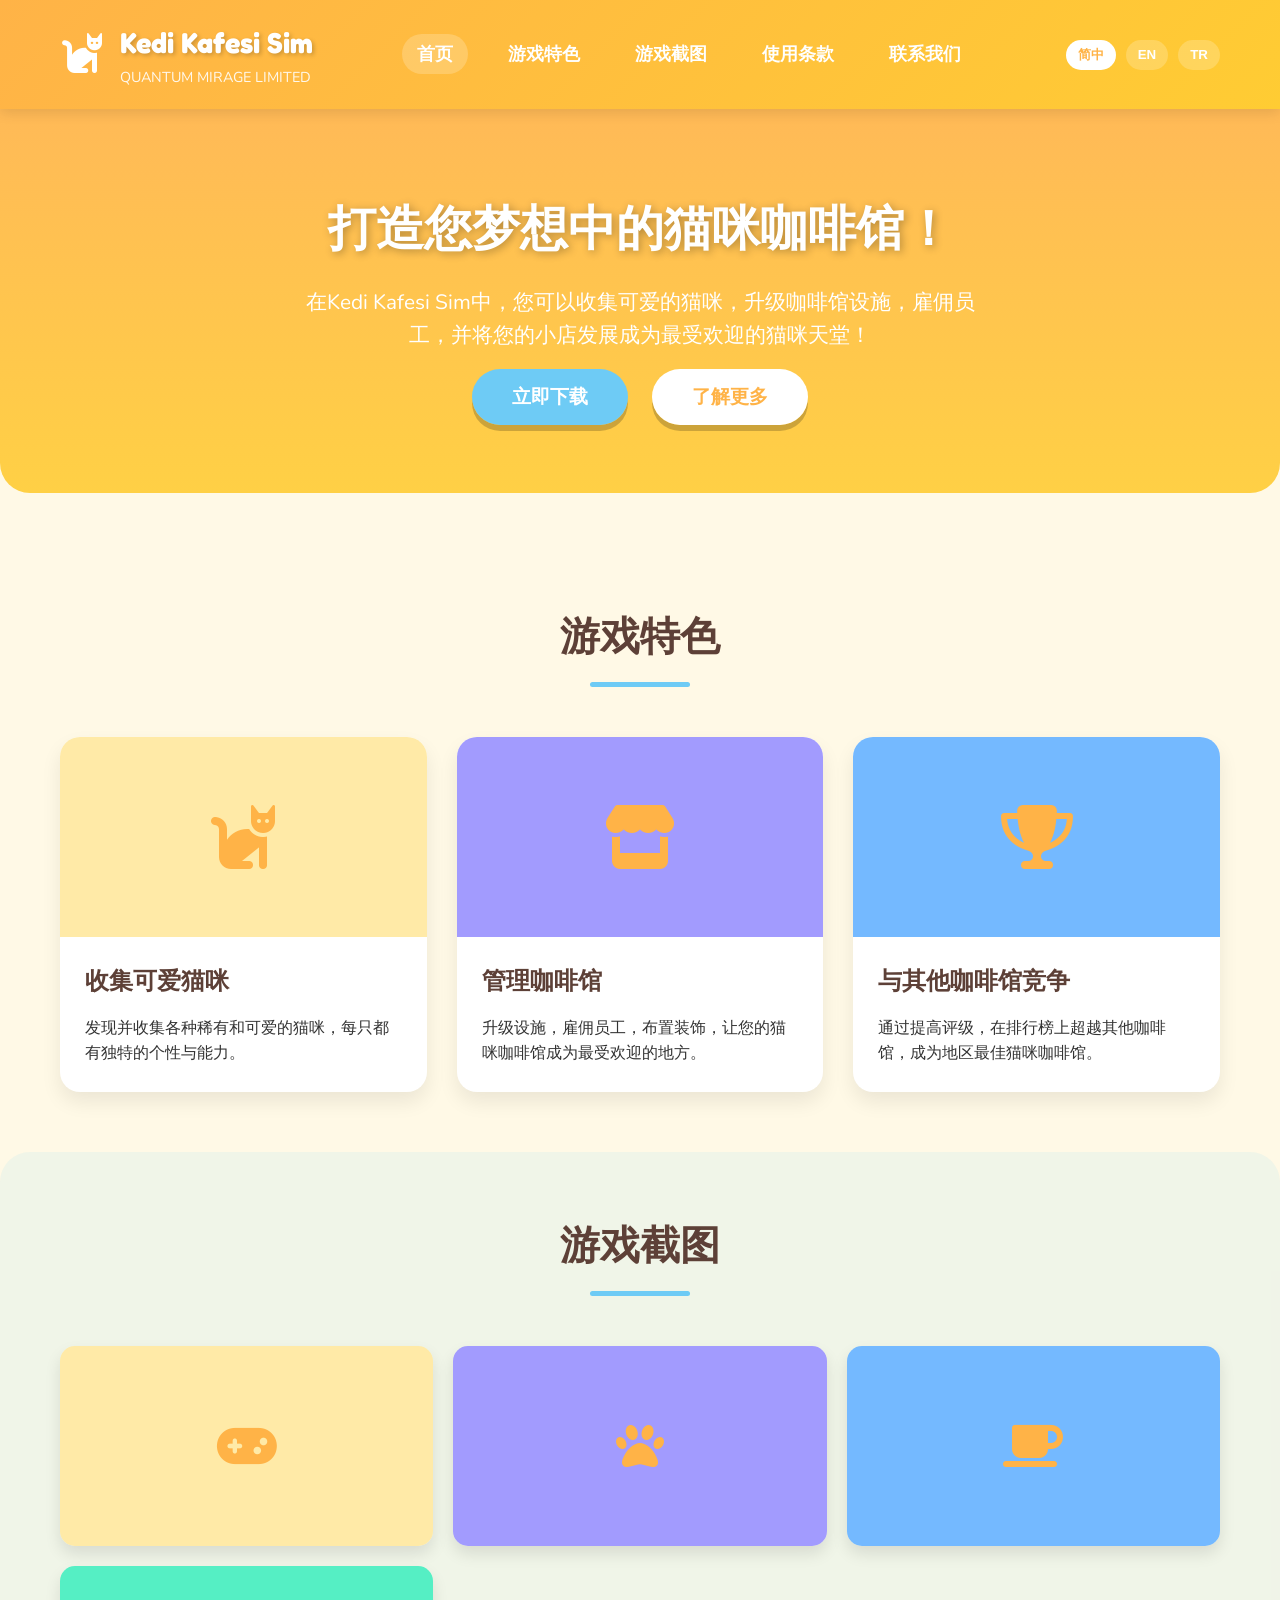
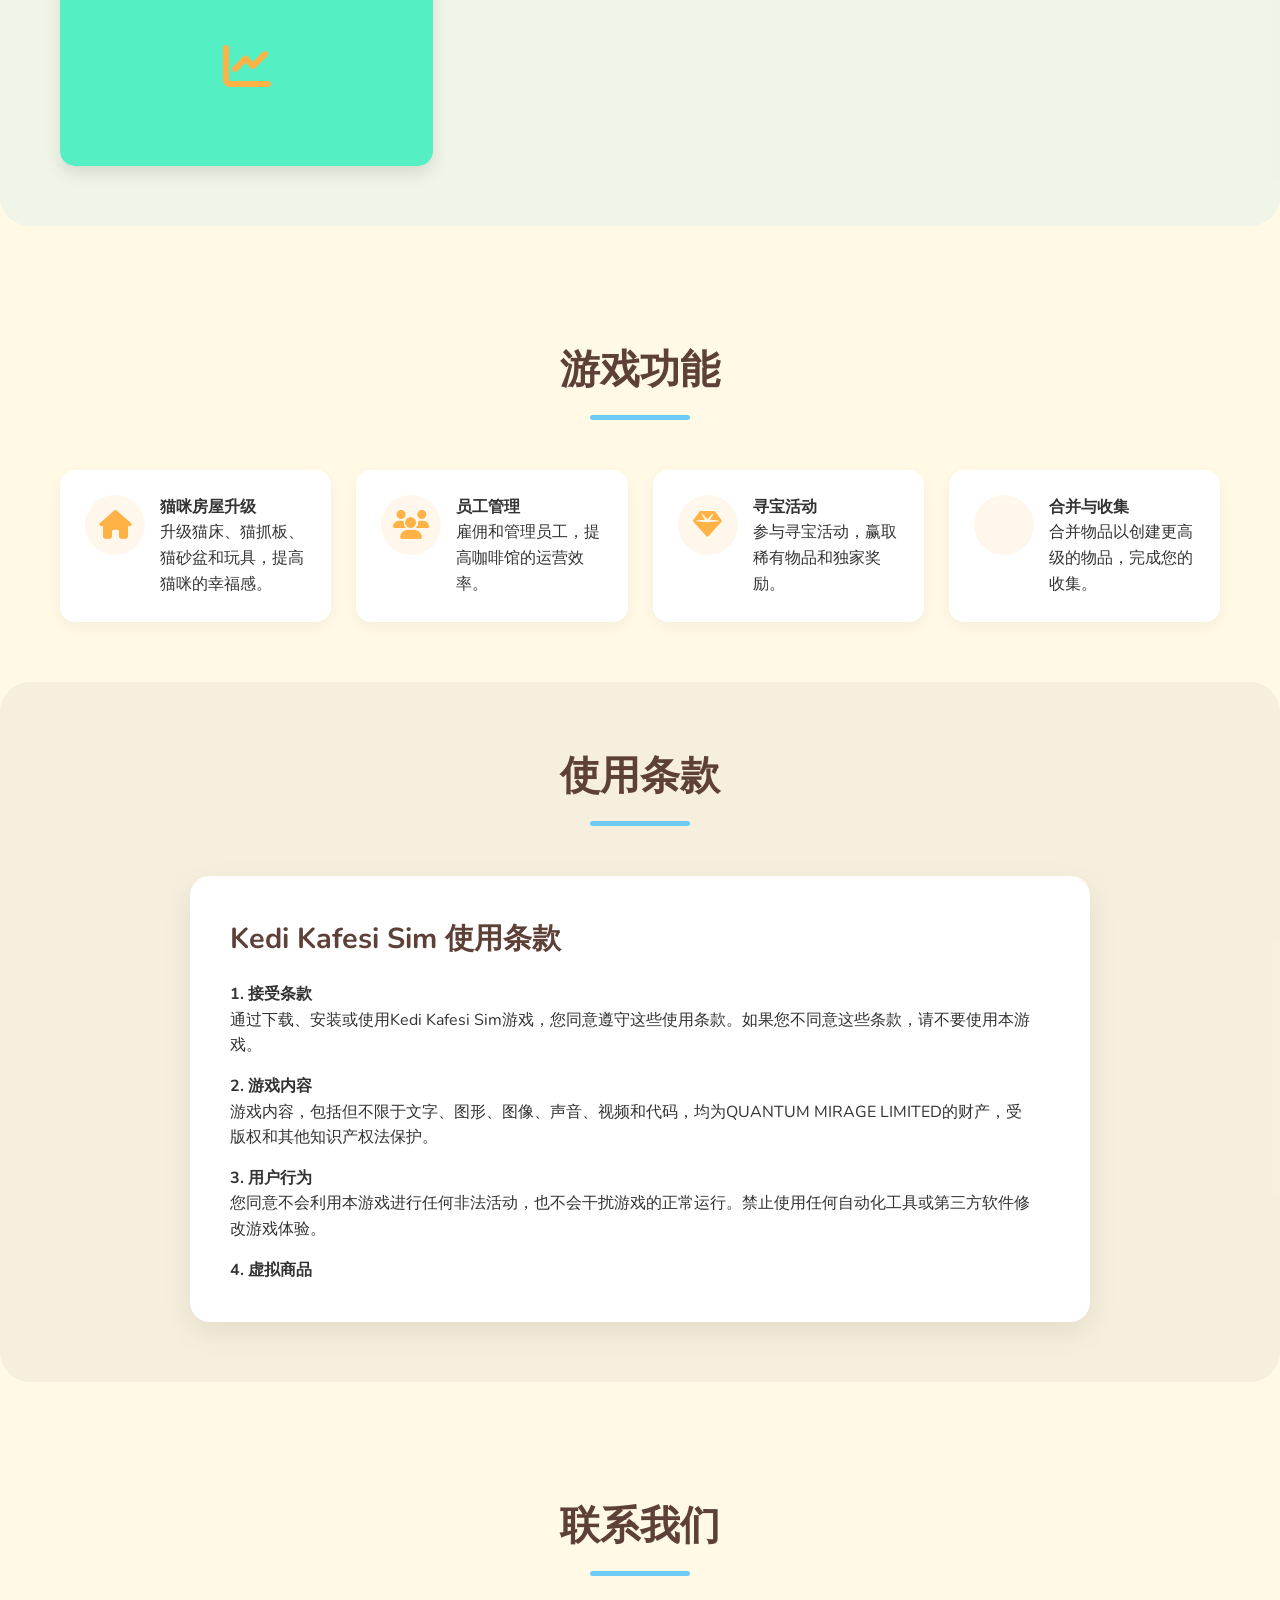
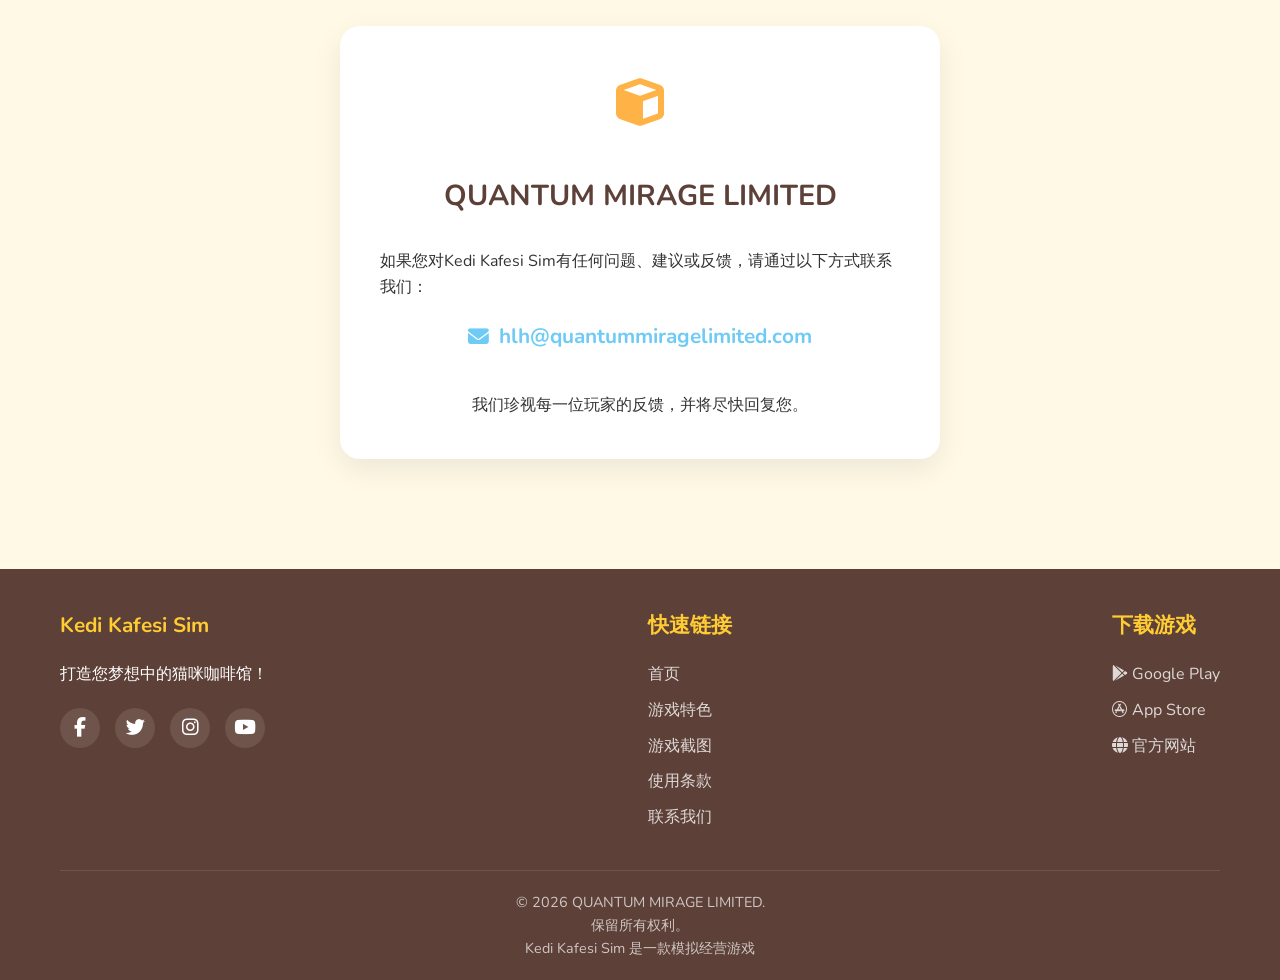
==== commit 7ee9c85f: "Update index.html 服务条款" ====
--- a/index.html
+++ b/index.html
@@ -1,1021 +1,882 @@
-<html lang="en"><head>
+<!DOCTYPE html>
+<html lang="zh-CN">
+<head>
     <meta charset="UTF-8">
     <meta name="viewport" content="width=device-width, initial-scale=1.0">
     <title>Kedi Kafesi Sim - 猫咪咖啡馆模拟游戏</title>
-    <!-- Tailwind CSS -->
-    <script src="https://cdn.tailwindcss.com"></script>
-    <!-- Font Awesome -->
     <link rel="stylesheet" href="https://cdnjs.cloudflare.com/ajax/libs/font-awesome/6.4.0/css/all.min.css">
-    <!-- Google Fonts -->
-    <link href="https://fonts.googleapis.com/css2?family=Nunito:wght@400;600;700;800&amp;display=swap" rel="stylesheet">
-    <script>
-        tailwind.config = {
-            theme: {
-                extend: {
-                    colors: {
-                        primary: '#FF6B6B',
-                        secondary: '#4ECDC4',
-                        accent: '#FFD166',
-                        dark: '#292F36',
-                        light: '#F7FFF7',
-                        coffee: '#8B4513',
-                        cream: '#FFF8E7',
-                        catpink: '#FFB6C1',
-                        catblue: '#87CEEB'
-                    },
-                    fontFamily: {
-                        nunito: ['Nunito', 'sans-serif'],
-                    },
-                    animation: {
-                        'float': 'float 3s ease-in-out infinite',
-                        'pulse-slow': 'pulse 4s cubic-bezier(0.4, 0, 0.6, 1) infinite',
-                    },
-                    keyframes: {
-                        float: {
-                            '0%, 100%': { transform: 'translateY(0)' },
-                            '50%': { transform: 'translateY(-10px)' },
-                        }
-                    }
-                }
-            }
-        }
-    </script>
+    <link href="https://fonts.googleapis.com/css2?family=Nunito:wght@400;600;700;800&family=Fredoka+One&display=swap" rel="stylesheet">
     <style>
+        :root {
+            --primary: #FFB347;
+            --secondary: #FFCC33;
+            --accent: #6ECBF5;
+            --dark: #5D4037;
+            --light: #FFF9E6;
+            --text: #333333;
+            --success: #4CAF50;
+            --warning: #FF9800;
+            --danger: #F44336;
+        }
+
+        * {
+            margin: 0;
+            padding: 0;
+            box-sizing: border-box;
+        }
+
         body {
             font-family: 'Nunito', sans-serif;
-            scroll-behavior: smooth;
-        }
-        
-        .gradient-bg {
-            background: linear-gradient(135deg, #FFF8E7 0%, #FFB6C1 100%);
-        }
-        
-        .gradient-text {
-            background: linear-gradient(90deg, #FF6B6B, #8B4513);
-            -webkit-background-clip: text;
-            -webkit-text-fill-color: transparent;
-        }
-        
-        .card-hover {
+            background-color: var(--light);
+            color: var(--text);
+            line-height: 1.6;
+        }
+
+        .container {
+            max-width: 1200px;
+            margin: 0 auto;
+            padding: 0 20px;
+        }
+
+        /* 头部样式 */
+        header {
+            background: linear-gradient(135deg, var(--primary), var(--secondary));
+            padding: 20px 0;
+            box-shadow: 0 4px 12px rgba(0, 0, 0, 0.1);
+            position: sticky;
+            top: 0;
+            z-index: 1000;
+        }
+
+        .header-content {
+            display: flex;
+            justify-content: space-between;
+            align-items: center;
+        }
+
+        .logo {
+            display: flex;
+            align-items: center;
+            gap: 15px;
+        }
+
+        .logo-icon {
+            font-size: 2.5rem;
+            color: white;
+        }
+
+        .logo-text h1 {
+            font-family: 'Fredoka One', cursive;
+            color: white;
+            font-size: 1.8rem;
+            text-shadow: 2px 2px 4px rgba(0, 0, 0, 0.2);
+        }
+
+        .logo-text p {
+            color: rgba(255, 255, 255, 0.9);
+            font-size: 0.9rem;
+        }
+
+        nav ul {
+            display: flex;
+            list-style: none;
+            gap: 25px;
+        }
+
+        nav a {
+            color: white;
+            text-decoration: none;
+            font-weight: 700;
+            font-size: 1.1rem;
+            padding: 8px 15px;
+            border-radius: 30px;
             transition: all 0.3s ease;
         }
-        
-        .card-hover:hover {
-            transform: translateY(-5px);
-            box-shadow: 0 10px 25px -5px rgba(0, 0, 0, 0.1), 0 10px 10px -5px rgba(0, 0, 0, 0.04);
-        }
-        
-        .nav-link {
+
+        nav a:hover, nav a.active {
+            background-color: rgba(255, 255, 255, 0.2);
+            transform: translateY(-2px);
+        }
+
+        .language-selector {
+            display: flex;
+            gap: 10px;
+        }
+
+        .lang-btn {
+            background: rgba(255, 255, 255, 0.2);
+            border: none;
+            color: white;
+            padding: 6px 12px;
+            border-radius: 20px;
+            cursor: pointer;
+            font-weight: 600;
+            transition: all 0.3s ease;
+        }
+
+        .lang-btn:hover, .lang-btn.active {
+            background: white;
+            color: var(--primary);
+        }
+
+        /* 英雄区域样式 */
+        .hero {
+            background: linear-gradient(rgba(255, 179, 71, 0.9), rgba(255, 204, 51, 0.9)), url('https://images.unsplash.com/photo-1573866926487-a1865558a9cf?ixlib=rb-1.2.1&auto=format&fit=crop&w=1350&q=80');
+            background-size: cover;
+            background-position: center;
+            padding: 80px 0;
+            text-align: center;
+            color: white;
+            border-radius: 0 0 30px 30px;
+            margin-bottom: 50px;
+        }
+
+        .hero h2 {
+            font-size: 3rem;
+            margin-bottom: 20px;
+            text-shadow: 2px 2px 8px rgba(0, 0, 0, 0.3);
+            font-family: 'Fredoka One', cursive;
+        }
+
+        .hero p {
+            font-size: 1.3rem;
+            max-width: 700px;
+            margin: 0 auto 30px;
+        }
+
+        .cta-button {
+            display: inline-block;
+            background-color: var(--accent);
+            color: white;
+            padding: 15px 40px;
+            border-radius: 50px;
+            text-decoration: none;
+            font-weight: 800;
+            font-size: 1.2rem;
+            box-shadow: 0 6px 0 rgba(0, 0, 0, 0.2);
+            transition: all 0.3s ease;
+            margin: 10px;
+        }
+
+        .cta-button:hover {
+            background-color: #4da8da;
+            transform: translateY(-3px);
+            box-shadow: 0 9px 0 rgba(0, 0, 0, 0.2);
+        }
+
+        .cta-button.secondary {
+            background-color: white;
+            color: var(--primary);
+        }
+
+        .cta-button.secondary:hover {
+            background-color: #f0f0f0;
+        }
+
+        /* 游戏特色区域 */
+        .section-title {
+            text-align: center;
+            margin-bottom: 50px;
+            color: var(--dark);
+            font-size: 2.5rem;
+            font-family: 'Fredoka One', cursive;
             position: relative;
         }
-        
-        .nav-link::after {
+
+        .section-title:after {
             content: '';
-            position: absolute;
-            width: 0;
-            height: 2px;
-            bottom: -2px;
-            left: 0;
-            background-color: #FF6B6B;
-            transition: width 0.3s ease;
-        }
-        
-        .nav-link:hover::after {
-            width: 100%;
-        }
-        
-        .active::after {
-            width: 100%;
-        }
-        
-        .feature-icon {
-            transition: all 0.3s ease;
-        }
-        
-        .feature-card:hover .feature-icon {
-            transform: scale(1.1);
-            color: #FF6B6B;
-        }
-        
-        .screenshot-container {
-            position: relative;
+            display: block;
+            width: 100px;
+            height: 5px;
+            background-color: var(--accent);
+            margin: 15px auto;
+            border-radius: 5px;
+        }
+
+        .features {
+            padding: 60px 0;
+        }
+
+        .features-grid {
+            display: grid;
+            grid-template-columns: repeat(auto-fit, minmax(300px, 1fr));
+            gap: 30px;
+        }
+
+        .feature-card {
+            background-color: white;
+            border-radius: 20px;
             overflow: hidden;
-            border-radius: 20px;
-            box-shadow: 0 20px 25px -5px rgba(0, 0, 0, 0.1), 0 10px 10px -5px rgba(0, 0, 0, 0.04);
-        }
-        
-        .screenshot-container::before {
-            content: '';
-            position: absolute;
-            top: -50%;
-            left: -50%;
-            width: 200%;
-            height: 200%;
-            background: linear-gradient(45deg, rgba(255,255,255,0.1) 0%, rgba(255,255,255,0) 70%);
-            transform: rotate(45deg);
-            transition: all 0.6s ease;
-            opacity: 0;
-        }
-        
-        .screenshot-container:hover::before {
-            animation: shine 1.5s;
-            opacity: 1;
-        }
-        
-        @keyframes shine {
-            0% {
-                left: -100%;
-                opacity: 0;
-            }
-            50% {
-                opacity: 0.5;
-            }
-            100% {
-                left: 100%;
-                opacity: 0;
-            }
-        }
-        
-        .character-card {
-            transition: all 0.3s ease;
-            perspective: 1000px;
-        }
-        
-        .character-card:hover {
+            box-shadow: 0 10px 20px rgba(0, 0, 0, 0.08);
+            transition: transform 0.3s ease;
+        }
+
+        .feature-card:hover {
             transform: translateY(-10px);
         }
-        
-        .character-card:hover .character-img {
-            transform: scale(1.05);
-        }
-        
-        .character-img {
-            transition: all 0.3s ease;
-        }
-        
-        .download-btn {
-            transition: all 0.3s ease;
-            position: relative;
-            overflow: hidden;
-        }
-        
-        .download-btn::after {
-            content: '';
-            position: absolute;
-            top: 50%;
-            left: 50%;
-            width: 0;
-            height: 0;
-            background-color: rgba(255, 255, 255, 0.2);
-            border-radius: 50%;
-            transform: translate(-50%, -50%);
-            transition: width 0.5s, height 0.5s;
-        }
-        
-        .download-btn:hover::after {
-            width: 300px;
-            height: 300px;
-        }
-        
-        .download-btn:hover {
-            transform: translateY(-3px);
-            box-shadow: 0 10px 15px -3px rgba(0, 0, 0, 0.1), 0 4px 6px -2px rgba(0, 0, 0, 0.05);
-        }
-        
-        .social-icon {
-            transition: all 0.3s ease;
-        }
-        
-        .social-icon:hover {
-            transform: translateY(-3px);
-            color: #FF6B6B;
-        }
-        
-        /* Mobile menu animation */
-        .mobile-menu {
-            transition: transform 0.3s ease-in-out;
-            transform: translateX(-100%);
-        }
-        
-        .mobile-menu.active {
-            transform: translateX(0);
-        }
-        
-        /* Loading animation */
-        .loader {
-            border: 4px solid rgba(255, 255, 255, 0.3);
-            border-radius: 50%;
-            border-top: 4px solid #FF6B6B;
-            width: 30px;
-            height: 30px;
-            animation: spin 1s linear infinite;
-        }
-        
-        @keyframes spin {
-            0% { transform: rotate(0deg); }
-            100% { transform: rotate(360deg); }
-        }
-        
-        /* Scroll to top button */
-        .scroll-top {
-            position: fixed;
-            bottom: 30px;
-            right: 30px;
-            width: 50px;
-            height: 50px;
-            border-radius: 50%;
-            background-color: #FF6B6B;
-            color: white;
+
+        .feature-img {
+            height: 200px;
+            background-color: #f5f5f5;
             display: flex;
             justify-content: center;
             align-items: center;
-            cursor: pointer;
+            color: var(--primary);
+            font-size: 4rem;
+        }
+
+        .feature-content {
+            padding: 25px;
+        }
+
+        .feature-content h3 {
+            color: var(--dark);
+            margin-bottom: 15px;
+            font-size: 1.5rem;
+        }
+
+        /* 游戏截图区域 */
+        .screenshots {
+            padding: 60px 0;
+            background-color: rgba(110, 203, 245, 0.1);
+            border-radius: 30px;
+            margin-bottom: 50px;
+        }
+
+        .screenshots-grid {
+            display: grid;
+            grid-template-columns: repeat(auto-fit, minmax(280px, 1fr));
+            gap: 20px;
+        }
+
+        .screenshot-item {
+            border-radius: 15px;
+            overflow: hidden;
+            box-shadow: 0 8px 16px rgba(0, 0, 0, 0.1);
+            transition: transform 0.3s ease;
+        }
+
+        .screenshot-item:hover {
+            transform: scale(1.05);
+        }
+
+        .screenshot-item img {
+            width: 100%;
+            height: 200px;
+            object-fit: cover;
+            display: block;
+        }
+
+        /* 游戏功能区域 */
+        .game-features {
+            padding: 60px 0;
+        }
+
+        .features-list {
+            display: grid;
+            grid-template-columns: repeat(auto-fit, minmax(250px, 1fr));
+            gap: 25px;
+        }
+
+        .feature-item {
+            background-color: white;
+            padding: 25px;
+            border-radius: 15px;
+            box-shadow: 0 5px 15px rgba(0, 0, 0, 0.05);
+            display: flex;
+            align-items: flex-start;
+            gap: 15px;
+        }
+
+        .feature-icon {
+            background-color: rgba(255, 179, 71, 0.1);
+            color: var(--primary);
+            width: 60px;
+            height: 60px;
+            border-radius: 50%;
+            display: flex;
+            justify-content: center;
+            align-items: center;
+            font-size: 1.8rem;
+            flex-shrink: 0;
+        }
+
+        /* 使用条款区域 */
+        .terms {
+            padding: 60px 0;
+            background-color: rgba(93, 64, 55, 0.05);
+            border-radius: 30px;
+            margin-bottom: 50px;
+        }
+
+        .terms-content {
+            max-width: 900px;
+            margin: 0 auto;
+            background-color: white;
+            padding: 40px;
+            border-radius: 20px;
+            box-shadow: 0 10px 30px rgba(0, 0, 0, 0.08);
+        }
+
+        .terms-content h3 {
+            color: var(--dark);
+            margin-bottom: 20px;
+            font-size: 1.8rem;
+        }
+
+        .terms-text {
+            max-height: 300px;
+            overflow-y: auto;
+            padding-right: 15px;
+        }
+
+        .terms-text p {
+            margin-bottom: 15px;
+        }
+
+        /* 联系区域 */
+        .contact {
+            padding: 60px 0;
+        }
+
+        .contact-info {
+            display: flex;
+            flex-direction: column;
+            align-items: center;
+            gap: 20px;
+            background-color: white;
+            padding: 40px;
+            border-radius: 20px;
+            box-shadow: 0 10px 30px rgba(0, 0, 0, 0.08);
+            max-width: 600px;
+            margin: 0 auto;
+        }
+
+        .company-logo {
+            font-size: 3rem;
+            color: var(--primary);
+            margin-bottom: 10px;
+        }
+
+        .contact-info h3 {
+            color: var(--dark);
+            font-size: 1.8rem;
+            margin-bottom: 10px;
+        }
+
+        .email-link {
+            color: var(--accent);
+            font-size: 1.3rem;
+            font-weight: 700;
+            text-decoration: none;
+            display: flex;
+            align-items: center;
+            gap: 10px;
+        }
+
+        .email-link:hover {
+            text-decoration: underline;
+        }
+
+        /* 底部样式 */
+        footer {
+            background-color: var(--dark);
+            color: white;
+            padding: 40px 0 20px;
+            margin-top: 50px;
+        }
+
+        .footer-content {
+            display: flex;
+            justify-content: space-between;
+            flex-wrap: wrap;
+            gap: 30px;
+            margin-bottom: 30px;
+        }
+
+        .footer-section h4 {
+            font-size: 1.3rem;
+            margin-bottom: 20px;
+            color: var(--secondary);
+        }
+
+        .footer-section ul {
+            list-style: none;
+        }
+
+        .footer-section ul li {
+            margin-bottom: 10px;
+        }
+
+        .footer-section a {
+            color: rgba(255, 255, 255, 0.8);
+            text-decoration: none;
+            transition: color 0.3s ease;
+        }
+
+        .footer-section a:hover {
+            color: var(--secondary);
+        }
+
+        .social-icons {
+            display: flex;
+            gap: 15px;
+            margin-top: 20px;
+        }
+
+        .social-icons a {
+            display: inline-block;
+            width: 40px;
+            height: 40px;
+            background-color: rgba(255, 255, 255, 0.1);
+            border-radius: 50%;
+            display: flex;
+            justify-content: center;
+            align-items: center;
+            color: white;
+            font-size: 1.2rem;
             transition: all 0.3s ease;
-            opacity: 0;
-            visibility: hidden;
-            z-index: 1000;
-            box-shadow: 0 4px 6px -1px rgba(0, 0, 0, 0.1), 0 2px 4px -1px rgba(0, 0, 0, 0.06);
-        }
-        
-        .scroll-top.active {
-            opacity: 1;
-            visibility: visible;
-        }
-        
-        .scroll-top:hover {
-            background-color: #FF5252;
+        }
+
+        .social-icons a:hover {
+            background-color: var(--accent);
             transform: translateY(-3px);
+        }
+
+        .copyright {
+            text-align: center;
+            padding-top: 20px;
+            border-top: 1px solid rgba(255, 255, 255, 0.1);
+            color: rgba(255, 255, 255, 0.7);
+            font-size: 0.9rem;
+        }
+
+        /* 响应式设计 */
+        @media (max-width: 768px) {
+            .header-content {
+                flex-direction: column;
+                gap: 20px;
+            }
+            
+            nav ul {
+                flex-wrap: wrap;
+                justify-content: center;
+            }
+            
+            .hero h2 {
+                font-size: 2.2rem;
+            }
+            
+            .section-title {
+                font-size: 2rem;
+            }
+            
+            .footer-content {
+                flex-direction: column;
+            }
         }
     </style>
 </head>
-<body class="bg-cream text-dark">
-    <!-- Navigation -->
-    <nav class="bg-white shadow-md fixed w-full z-50">
-        <div class="container mx-auto px-4 py-3">
-            <div class="flex justify-between items-center">
-                <div class="flex items-center space-x-2">
-                    <img src="https://p3-flow-imagex-sign.byteimg.com/tos-cn-i-a9rns2rl98/rc/pc/super_tool/7fb1ab62eb884ebea4bbe58eaaf273b0~tplv-a9rns2rl98-image.image?rcl=20251225142914272E09A24EB8B273514A&amp;rk3s=8e244e95&amp;rrcfp=f06b921b&amp;x-expires=1769236287&amp;x-signature=TO0odL5ESo3SIEpWWqgPB2SlM8U%3D" alt="Quantum Mirage Logo" class="h-10 w-10">
-                    <span class="text-xl font-bold text-dark">QUANTUM MIRAGE</span>
-                </div>
-                
-                <!-- Desktop Navigation -->
-                <div class="hidden md:flex items-center space-x-8">
-                    <a href="#home" class="nav-link active font-semibold">首页</a>
-                    <a href="#about" class="nav-link font-semibold">关于游戏</a>
-                    <a href="#features" class="nav-link font-semibold">游戏特色</a>
-                    <a href="#screenshots" class="nav-link font-semibold">游戏画面</a>
-                    <a href="#characters" class="nav-link font-semibold">猫咪角色</a>
-                    <a href="#download" class="nav-link font-semibold">下载游戏</a>
-                </div>
-                
-                <!-- Mobile Menu Button -->
-                <div class="md:hidden">
-                    <button id="menu-toggle" class="text-dark focus:outline-none">
-                        <i class="fas fa-bars text-2xl"></i>
-                    </button>
-                </div>
+<body>
+    <!-- 头部导航栏 -->
+    <header>
+        <div class="container header-content">
+            <div class="logo">
+                <div class="logo-icon">
+                    <i class="fas fa-cat"></i>
+                </div>
+                <div class="logo-text">
+                    <h1>Kedi Kafesi Sim</h1>
+                    <p>QUANTUM MIRAGE LIMITED</p>
+                </div>
+            </div>
+            
+            <nav>
+                <ul>
+                    <li><a href="#home" class="active">首页</a></li>
+                    <li><a href="#features">游戏特色</a></li>
+                    <li><a href="#screenshots">游戏截图</a></li>
+                    <li><a href="#terms">使用条款</a></li>
+                    <li><a href="#contact">联系我们</a></li>
+                </ul>
+            </nav>
+            
+            <div class="language-selector">
+                <button class="lang-btn active" data-lang="zh">简中</button>
+                <button class="lang-btn" data-lang="en">EN</button>
+                <button class="lang-btn" data-lang="tr">TR</button>
             </div>
         </div>
-        
-        <!-- Mobile Navigation -->
-        <div id="mobile-menu" class="mobile-menu fixed top-0 left-0 h-full w-4/5 bg-white shadow-lg z-50 md:hidden">
-            <div class="p-5">
-                <div class="flex justify-between items-center mb-8">
-                    <div class="flex items-center space-x-2">
-                        <img src="https://p3-flow-imagex-sign.byteimg.com/tos-cn-i-a9rns2rl98/rc/pc/super_tool/7fb1ab62eb884ebea4bbe58eaaf273b0~tplv-a9rns2rl98-image.image?rcl=20251225142914272E09A24EB8B273514A&amp;rk3s=8e244e95&amp;rrcfp=f06b921b&amp;x-expires=1769236287&amp;x-signature=TO0odL5ESo3SIEpWWqgPB2SlM8U%3D" alt="Quantum Mirage Logo" class="h-8 w-8">
-                        <span class="text-lg font-bold text-dark">QUANTUM MIRAGE</span>
-                    </div>
-                    <button id="close-menu" class="text-dark focus:outline-none">
-                        <i class="fas fa-times text-2xl"></i>
-                    </button>
-                </div>
-                <div class="flex flex-col space-y-4">
-                    <a href="#home" class="mobile-nav-link py-2 px-4 hover:bg-gray-100 rounded-md font-semibold">首页</a>
-                    <a href="#about" class="mobile-nav-link py-2 px-4 hover:bg-gray-100 rounded-md font-semibold">关于游戏</a>
-                    <a href="#features" class="mobile-nav-link py-2 px-4 hover:bg-gray-100 rounded-md font-semibold">游戏特色</a>
-                    <a href="#screenshots" class="mobile-nav-link py-2 px-4 hover:bg-gray-100 rounded-md font-semibold">游戏画面</a>
-                    <a href="#characters" class="mobile-nav-link py-2 px-4 hover:bg-gray-100 rounded-md font-semibold">猫咪角色</a>
-                    <a href="#download" class="mobile-nav-link py-2 px-4 hover:bg-gray-100 rounded-md font-semibold">下载游戏</a>
-                </div>
-            </div>
+    </header>
+
+    <!-- 英雄区域 -->
+    <section class="hero" id="home">
+        <div class="container">
+            <h2 lang="zh">打造您梦想中的猫咪咖啡馆！</h2>
+            <h2 lang="en" style="display:none">Build Your Dream Cat Cafe!</h2>
+            <h2 lang="tr" style="display:none">Hayalinizdeki Kedi Kafesini Kurun!</h2>
+            
+            <p lang="zh">在Kedi Kafesi Sim中，您可以收集可爱的猫咪，升级咖啡馆设施，雇佣员工，并将您的小店发展成为最受欢迎的猫咪天堂！</p>
+            <p lang="en" style="display:none">In Kedi Kafesi Sim, you can collect adorable cats, upgrade cafe facilities, hire staff, and grow your little shop into the most popular cat paradise!</p>
+            <p lang="tr" style="display:none">Kedi Kafesi Sim'de sevimli kediler toplayabilir, kafe tesislerini yükseltebilir, personel işe alabilir ve küçük dükkanınızı en popüler kedi cennetine dönüştürebilirsiniz!</p>
+            
+            <a href="#download" class="cta-button" lang="zh">立即下载</a>
+            <a href="#download" class="cta-button" lang="en" style="display:none">Download Now</a>
+            <a href="#download" class="cta-button" lang="tr" style="display:none">Hemen İndir</a>
+            
+            <a href="#features" class="cta-button secondary" lang="zh">了解更多</a>
+            <a href="#features" class="cta-button secondary" lang="en" style="display:none">Learn More</a>
+            <a href="#features" class="cta-button secondary" lang="tr" style="display:none">Daha Fazla Bilgi</a>
         </div>
-    </nav>
-
-    <!-- Hero Section -->
-    <section id="home" class="pt-24 pb-16 md:pt-32 md:pb-24 gradient-bg">
-        <div class="container mx-auto px-4">
-            <div class="flex flex-col md:flex-row items-center justify-between">
-                <div class="md:w-1/2 mb-10 md:mb-0">
-                    <h1 class="text-4xl md:text-6xl font-extrabold mb-4">
-                        <span class="gradient-text">Kedi Kafesi Sim</span>
-                    </h1>
-                    <h2 class="text-2xl md:text-3xl font-bold mb-6 text-coffee">猫咪咖啡馆模拟游戏</h2>
-                    <p class="text-lg mb-8 max-w-lg">
-                        欢迎来到《Kedi Kafesi Sim》，这是一款令人着迷的猫咪咖啡馆模拟游戏。在这里，你可以收集可爱的猫咪，装饰你的咖啡馆，吸引顾客，并成为最好的咖啡馆老板！
-                    </p>
-                    <div class="flex flex-col sm:flex-row space-y-4 sm:space-y-0 sm:space-x-4">
-                        <a href="#download" class="download-btn bg-primary hover:bg-red-500 text-white font-bold py-3 px-8 rounded-full text-center transition duration-300 flex items-center justify-center">
-                            <i class="fas fa-download mr-2"></i> 立即下载
-                        </a>
-                        <a href="#about" class="bg-white hover:bg-gray-100 text-primary font-bold py-3 px-8 rounded-full text-center transition duration-300 flex items-center justify-center border-2 border-primary">
-                            了解更多
-                        </a>
-                    </div>
-                </div>
-                <div class="md:w-1/2 flex justify-center">
-                    <div class="relative">
-                        <img src="https://p9-flow-imagex-sign.byteimg.com/tos-cn-i-a9rns2rl98/rc/pc/super_tool/261bb935deba4c919a96878004a3b775~tplv-a9rns2rl98-image.image?rcl=20251225142914272E09A24EB8B273514A&amp;rk3s=8e244e95&amp;rrcfp=f06b921b&amp;x-expires=1769236221&amp;x-signature=STuUcwpN87bXcqhttF2MexAELpU%3D" alt="Kedi Kafesi Sim Logo" class="w-64 h-64 md:w-80 md:h-80 object-contain animate-float">
-                        <div class="absolute -top-4 -right-4 bg-accent text-dark font-bold py-2 px-4 rounded-full shadow-lg animate-pulse-slow">
-                            新品发布!
-                        </div>
+    </section>
+
+    <!-- 游戏特色区域 -->
+    <section class="features" id="features">
+        <div class="container">
+            <h2 class="section-title" lang="zh">游戏特色</h2>
+            <h2 class="section-title" lang="en" style="display:none">Game Features</h2>
+            <h2 class="section-title" lang="tr" style="display:none">Oyun Özellikleri</h2>
+            
+            <div class="features-grid">
+                <div class="feature-card">
+                    <div class="feature-img" style="background-color: #FFEAA7;">
+                        <i class="fas fa-cat"></i>
+                    </div>
+                    <div class="feature-content">
+                        <h3 lang="zh">收集可爱猫咪</h3>
+                        <h3 lang="en" style="display:none">Collect Cute Cats</h3>
+                        <h3 lang="tr" style="display:none">Sevimli Kediler Toplayın</h3>
+                        
+                        <p lang="zh">发现并收集各种稀有和可爱的猫咪，每只都有独特的个性与能力。</p>
+                        <p lang="en" style="display:none">Discover and collect various rare and cute cats, each with unique personality and abilities.</p>
+                        <p lang="tr" style="display:none">Eşsiz kişiliği ve yetenekleri olan çeşitli nadir ve sevimli kedileri keşfedin ve toplayın.</p>
+                    </div>
+                </div>
+                
+                <div class="feature-card">
+                    <div class="feature-img" style="background-color: #A29BFE;">
+                        <i class="fas fa-store"></i>
+                    </div>
+                    <div class="feature-content">
+                        <h3 lang="zh">管理咖啡馆</h3>
+                        <h3 lang="en" style="display:none">Manage Your Cafe</h3>
+                        <h3 lang="tr" style="display:none">Kafenizi Yönetin</h3>
+                        
+                        <p lang="zh">升级设施，雇佣员工，布置装饰，让您的猫咪咖啡馆成为最受欢迎的地方。</p>
+                        <p lang="en" style="display:none">Upgrade facilities, hire staff, arrange decorations to make your cat cafe the most popular spot.</p>
+                        <p lang="tr" style="display:none">Kedi kafenizi en popüler yer haline getirmek için tesisleri yükseltin, personel işe alın, dekorasyonlar düzenleyin.</p>
+                    </div>
+                </div>
+                
+                <div class="feature-card">
+                    <div class="feature-img" style="background-color: #74B9FF;">
+                        <i class="fas fa-trophy"></i>
+                    </div>
+                    <div class="feature-content">
+                        <h3 lang="zh">与其他咖啡馆竞争</h3>
+                        <h3 lang="en" style="display:none">Compete with Other Cafes</h3>
+                        <h3 lang="tr" style="display:none">Diğer Kafelerle Yarışın</h3>
+                        
+                        <p lang="zh">通过提高评级，在排行榜上超越其他咖啡馆，成为地区最佳猫咪咖啡馆。</p>
+                        <p lang="en" style="display:none">Increase your rating, surpass other cafes on the leaderboard, and become the best cat cafe in the region.</p>
+                        <p lang="tr" style="display:none">Derecenizi artırın, liderlik tablosunda diğer kafeleri geçin ve bölgenin en iyi kedi kafesi olun.</p>
                     </div>
                 </div>
             </div>
         </div>
     </section>
 
-    <!-- About Section -->
-    <section id="about" class="py-16 bg-white">
-        <div class="container mx-auto px-4">
-            <div class="text-center mb-16">
-                <h2 class="text-3xl md:text-4xl font-bold mb-4">关于 <span class="text-primary">Kedi Kafesi Sim</span></h2>
-                <div class="w-24 h-1 bg-primary mx-auto mb-6"></div>
-                <p class="text-lg text-gray-600 max-w-3xl mx-auto">
-                    《Kedi Kafesi Sim》是由QUANTUM MIRAGE LIMITED开发的一款全新猫咪咖啡馆模拟游戏。在游戏中，你将扮演一位咖啡馆老板，通过收集猫咪、装饰咖啡馆、服务顾客来打造最受欢迎的猫咪咖啡馆。
-                </p>
-            </div>
-            
-            <div class="flex flex-col md:flex-row items-center">
-                <div class="md:w-1/2 mb-10 md:mb-0">
-                    <div class="screenshot-container">
-                        <img src="https://p3-flow-imagex-sign.byteimg.com/tos-cn-i-a9rns2rl98/rc/pc/super_tool/9140f70dbc2e4edcbd961286b86c405d~tplv-a9rns2rl98-image.image?rcl=20251225142914272E09A24EB8B273514A&amp;rk3s=8e244e95&amp;rrcfp=f06b921b&amp;x-expires=1769236234&amp;x-signature=IyDT3yet1G8MAYo%2B%2BtvaK1qQUv4%3D" alt="Cat Cafe Interior" class="w-full h-auto rounded-20">
-                    </div>
-                </div>
-                <div class="md:w-1/2 md:pl-12">
-                    <h3 class="text-2xl font-bold mb-4 text-coffee">游戏背景</h3>
-                    <p class="text-gray-700 mb-6">
-                        在一个充满活力的城市里，你继承了一家小小的咖啡馆。为了让咖啡馆脱颖而出，你决定引入可爱的猫咪作为特色。随着游戏的进行，你将解锁更多品种的猫咪，学习更多咖啡制作技巧，装饰你的咖啡馆，并吸引更多的顾客。
-                    </p>
-                    
-                    <h3 class="text-2xl font-bold mb-4 text-coffee">游戏目标</h3>
-                    <p class="text-gray-700 mb-6">
-                        你的目标是将你的小咖啡馆发展成为城市中最受欢迎的猫咪咖啡馆。通过精心照顾猫咪、满足顾客需求、升级设施和装饰咖啡馆，你可以提高咖啡馆的声誉和收入，解锁更多内容。
-                    </p>
-                    
-                    <div class="flex flex-wrap gap-4">
-                        <div class="bg-cream px-4 py-2 rounded-full text-coffee font-semibold">
-                            <i class="fas fa-cat mr-2"></i> 收集猫咪
-                        </div>
-                        <div class="bg-cream px-4 py-2 rounded-full text-coffee font-semibold">
-                            <i class="fas fa-store mr-2"></i> 经营咖啡馆
-                        </div>
-                        <div class="bg-cream px-4 py-2 rounded-full text-coffee font-semibold">
-                            <i class="fas fa-paint-brush mr-2"></i> 装饰设计
-                        </div>
-                        <div class="bg-cream px-4 py-2 rounded-full text-coffee font-semibold">
-                            <i class="fas fa-users mr-2"></i> 服务顾客
-                        </div>
+    <!-- 游戏截图区域 -->
+    <section class="screenshots" id="screenshots">
+        <div class="container">
+            <h2 class="section-title" lang="zh">游戏截图</h2>
+            <h2 class="section-title" lang="en" style="display:none">Screenshots</h2>
+            <h2 class="section-title" lang="tr" style="display:none">Oyun Görüntüleri</h2>
+            
+            <div class="screenshots-grid">
+                <div class="screenshot-item">
+                    <div class="feature-img" style="background-color: #FFEAA7; height: 200px;">
+                        <i class="fas fa-gamepad" style="font-size: 3rem;"></i>
+                    </div>
+                </div>
+                <div class="screenshot-item">
+                    <div class="feature-img" style="background-color: #A29BFE; height: 200px;">
+                        <i class="fas fa-paw" style="font-size: 3rem;"></i>
+                    </div>
+                </div>
+                <div class="screenshot-item">
+                    <div class="feature-img" style="background-color: #74B9FF; height: 200px;">
+                        <i class="fas fa-coffee" style="font-size: 3rem;"></i>
+                    </div>
+                </div>
+                <div class="screenshot-item">
+                    <div class="feature-img" style="background-color: #55EFC4; height: 200px;">
+                        <i class="fas fa-chart-line" style="font-size: 3rem;"></i>
                     </div>
                 </div>
             </div>
         </div>
     </section>
 
-    <!-- Features Section -->
-    <section id="features" class="py-16 bg-gray-50">
-        <div class="container mx-auto px-4">
-            <div class="text-center mb-16">
-                <h2 class="text-3xl md:text-4xl font-bold mb-4">游戏 <span class="text-primary">特色</span></h2>
-                <div class="w-24 h-1 bg-primary mx-auto mb-6"></div>
-                <p class="text-lg text-gray-600 max-w-3xl mx-auto">
-                    《Kedi Kafesi Sim》提供了丰富多样的游戏功能，让你在经营猫咪咖啡馆的过程中体验无穷乐趣。
-                </p>
-            </div>
-            
-            <div class="grid grid-cols-1 md:grid-cols-2 lg:grid-cols-3 gap-8">
-                <!-- Feature 1 -->
-                <div class="feature-card bg-white rounded-xl shadow-lg p-6 card-hover">
-                    <div class="w-16 h-16 bg-primary bg-opacity-10 rounded-full flex items-center justify-center mb-6">
-                        <i class="fas fa-cat text-3xl text-primary feature-icon"></i>
-                    </div>
-                    <h3 class="text-xl font-bold mb-3">收集猫咪</h3>
-                    <p class="text-gray-600">
-                        游戏中有超过30种不同品种的猫咪等待你收集。每只猫咪都有独特的外观和性格特点，有些甚至拥有特殊能力！
-                    </p>
-                </div>
-                
-                <!-- Feature 2 -->
-                <div class="feature-card bg-white rounded-xl shadow-lg p-6 card-hover">
-                    <div class="w-16 h-16 bg-secondary bg-opacity-10 rounded-full flex items-center justify-center mb-6">
-                        <i class="fas fa-store text-3xl text-secondary feature-icon"></i>
-                    </div>
-                    <h3 class="text-xl font-bold mb-3">经营咖啡馆</h3>
-                    <p class="text-gray-600">
-                        管理咖啡馆的日常运营，包括制作咖啡、服务顾客、处理订单和管理财务。随着等级提升，解锁更多菜单选项和服务。
-                    </p>
-                </div>
-                
-                <!-- Feature 3 -->
-                <div class="feature-card bg-white rounded-xl shadow-lg p-6 card-hover">
-                    <div class="w-16 h-16 bg-accent bg-opacity-10 rounded-full flex items-center justify-center mb-6">
-                        <i class="fas fa-paint-brush text-3xl text-accent feature-icon"></i>
-                    </div>
-                    <h3 class="text-xl font-bold mb-3">装饰设计</h3>
-                    <p class="text-gray-600">
-                        使用各种家具、装饰品和主题套装来装饰你的咖啡馆。从现代简约到复古温馨，打造专属于你的独特风格。
-                    </p>
-                </div>
-                
-                <!-- Feature 4 -->
-                <div class="feature-card bg-white rounded-xl shadow-lg p-6 card-hover">
-                    <div class="w-16 h-16 bg-catpink bg-opacity-10 rounded-full flex items-center justify-center mb-6">
-                        <i class="fas fa-users text-3xl text-catpink feature-icon"></i>
-                    </div>
-                    <h3 class="text-xl font-bold mb-3">服务顾客</h3>
-                    <p class="text-gray-600">
-                        满足各种顾客的需求，从普通咖啡爱好者到猫咪爱好者。每位顾客都有独特的偏好和故事，与他们互动可以获得额外奖励。
-                    </p>
-                </div>
-                
-                <!-- Feature 5 -->
-                <div class="feature-card bg-white rounded-xl shadow-lg p-6 card-hover">
-                    <div class="w-16 h-16 bg-catblue bg-opacity-10 rounded-full flex items-center justify-center mb-6">
-                        <i class="fas fa-tasks text-3xl text-catblue feature-icon"></i>
-                    </div>
-                    <h3 class="text-xl font-bold mb-3">任务系统</h3>
-                    <p class="text-gray-600">
-                        完成各种有趣的任务和挑战，获得丰厚奖励。任务包括收集特定猫咪、达到一定收入、装饰特定主题等。
-                    </p>
-                </div>
-                
-                <!-- Feature 6 -->
-                <div class="feature-card bg-white rounded-xl shadow-lg p-6 card-hover">
-                    <div class="w-16 h-16 bg-coffee bg-opacity-10 rounded-full flex items-center justify-center mb-6">
-                        <i class="fas fa-globe text-3xl text-coffee feature-icon"></i>
-                    </div>
-                    <h3 class="text-xl font-bold mb-3">社交互动</h3>
-                    <p class="text-gray-600">
-                        访问好友的咖啡馆，互相帮助，参加社区活动。与全球玩家一起分享你的咖啡馆设计和猫咪收集成果。
-                    </p>
+    <!-- 游戏功能区域 -->
+    <section class="game-features">
+        <div class="container">
+            <h2 class="section-title" lang="zh">游戏功能</h2>
+            <h2 class="section-title" lang="en" style="display:none">Gameplay Features</h2>
+            <h2 class="section-title" lang="tr" style="display:none">Oyun İşlevleri</h2>
+            
+            <div class="features-list">
+                <div class="feature-item">
+                    <div class="feature-icon">
+                        <i class="fas fa-home"></i>
+                    </div>
+                    <div>
+                        <h4 lang="zh">猫咪房屋升级</h4>
+                        <h4 lang="en" style="display:none">Cat House Upgrade</h4>
+                        <h4 lang="tr" style="display:none">Kedi Evi Yükseltme</h4>
+                        <p lang="zh">升级猫床、猫抓板、猫砂盆和玩具，提高猫咪的幸福感。</p>
+                        <p lang="en" style="display:none">Upgrade cat beds, scratchers, litter boxes and toys to increase cat happiness.</p>
+                        <p lang="tr" style="display:none">Kedi mutluluğunu artırmak için kedi yatakları, tırmalama tahtaları, kum kapları ve oyuncakları yükseltin.</p>
+                    </div>
+                </div>
+                
+                <div class="feature-item">
+                    <div class="feature-icon">
+                        <i class="fas fa-users"></i>
+                    </div>
+                    <div>
+                        <h4 lang="zh">员工管理</h4>
+                        <h4 lang="en" style="display:none">Staff Management</h4>
+                        <h4 lang="tr" style="display:none">Personel Yönetimi</h4>
+                        <p lang="zh">雇佣和管理员工，提高咖啡馆的运营效率。</p>
+                        <p lang="en" style="display:none">Hire and manage staff to improve cafe operation efficiency.</p>
+                        <p lang="tr" style="display:none">Kafe işletme verimliliğini artırmak için personel işe alın ve yönetin.</p>
+                    </div>
+                </div>
+                
+                <div class="feature-item">
+                    <div class="feature-icon">
+                        <i class="fas fa-gem"></i>
+                    </div>
+                    <div>
+                        <h4 lang="zh">寻宝活动</h4>
+                        <h4 lang="en" style="display:none">Treasure Hunt</h4>
+                        <h4 lang="tr" style="display:none">Hazine Avı</h4>
+                        <p lang="zh">参与寻宝活动，赢取稀有物品和独家奖励。</p>
+                        <p lang="en" style="display:none">Participate in treasure hunts to win rare items and exclusive rewards.</p>
+                        <p lang="tr" style="display:none">Nadir eşyalar ve ödüller kazanmak için hazine avlarına katılın.</p>
+                    </div>
+                </div>
+                
+                <div class="feature-item">
+                    <div class="feature-icon">
+                        <i class="fas fa-merge"></i>
+                    </div>
+                    <div>
+                        <h4 lang="zh">合并与收集</h4>
+                        <h4 lang="en" style="display:none">Merge & Collect</h4>
+                        <h4 lang="tr" style="display:none">Birleştir & Topla</h4>
+                        <p lang="zh">合并物品以创建更高级的物品，完成您的收集。</p>
+                        <p lang="en" style="display:none">Merge items to create higher level items and complete your collection.</p>
+                        <p lang="tr" style="display:none">Koleksiyonunuzu tamamlamak için eşyaları birleştirerek daha yüksek seviye eşyalar oluşturun.</p>
+                    </div>
                 </div>
             </div>
         </div>
     </section>
 
-    <!-- Screenshots Section -->
-    <section id="screenshots" class="py-16 bg-white">
-        <div class="container mx-auto px-4">
-            <div class="text-center mb-16">
-                <h2 class="text-3xl md:text-4xl font-bold mb-4">游戏 <span class="text-primary">画面</span></h2>
-                <div class="w-24 h-1 bg-primary mx-auto mb-6"></div>
-                <p class="text-lg text-gray-600 max-w-3xl mx-auto">
-                    探索《Kedi Kafesi Sim》的精美游戏画面，感受可爱猫咪和温馨咖啡馆的独特魅力。
-                </p>
-            </div>
-            
-            <div class="grid grid-cols-1 md:grid-cols-2 lg:grid-cols-3 gap-8">
-                <!-- Screenshot 1 -->
-                <div class="screenshot-container">
-                    <img src="https://p11-flow-imagex-download-sign.byteimg.com/tos-cn-i-a9rns2rl98/04f155c3f26e411fbbff5f43020e14c7.jpg~tplv-a9rns2rl98-24:720:720.image?rcl=20251225142914272E09A24EB8B273514A&amp;rk3s=8e244e95&amp;rrcfp=8a172a1a&amp;x-expires=1767248955&amp;x-signature=9GHA8hcYi%2BDE0jDQNg2DjtqoL10%3D" alt="Cat House Upgrade" class="w-full h-auto rounded-20">
-                    <div class="absolute bottom-0 left-0 right-0 bg-gradient-to-t from-black to-transparent p-4 rounded-b-20">
-                        <h3 class="text-white font-bold">猫咪房屋升级</h3>
-                    </div>
-                </div>
-                
-                <!-- Screenshot 2 -->
-                <div class="screenshot-container">
-                    <img src="https://p11-flow-imagex-download-sign.byteimg.com/tos-cn-i-a9rns2rl98/f7a0fbab150946b388e96b673e0b019c.jpg~tplv-a9rns2rl98-24:720:720.image?rcl=20251225142914272E09A24EB8B273514A&amp;rk3s=8e244e95&amp;rrcfp=8a172a1a&amp;x-expires=1767248955&amp;x-signature=dCQLwZcKgbhtes0a4srv2TuSjrM%3D" alt="Merge Gameplay" class="w-full h-auto rounded-20">
-                    <div class="absolute bottom-0 left-0 right-0 bg-gradient-to-t from-black to-transparent p-4 rounded-b-20">
-                        <h3 class="text-white font-bold">合并玩法</h3>
-                    </div>
-                </div>
-                
-                <!-- Screenshot 3 -->
-                <div class="screenshot-container">
-                    <img src="https://p11-flow-imagex-download-sign.byteimg.com/tos-cn-i-a9rns2rl98/60da43b299564a9481a8e0e05f681bbe.jpg~tplv-a9rns2rl98-24:720:720.image?rcl=20251225142914272E09A24EB8B273514A&amp;rk3s=8e244e95&amp;rrcfp=8a172a1a&amp;x-expires=1767248955&amp;x-signature=knwaKhFt3Ec7u3pBewDUL8dSxfs%3D" alt="Cat Collection" class="w-full h-auto rounded-20">
-                    <div class="absolute bottom-0 left-0 right-0 bg-gradient-to-t from-black to-transparent p-4 rounded-b-20">
-                        <h3 class="text-white font-bold">猫咪收藏</h3>
-                    </div>
-                </div>
-                
-                <!-- Screenshot 4 -->
-                <div class="screenshot-container">
-                    <img src="https://p11-flow-imagex-download-sign.byteimg.com/tos-cn-i-a9rns2rl98/07a21ffddba94a078cbddcdcaea27005.jpg~tplv-a9rns2rl98-24:720:720.image?rcl=20251225142914272E09A24EB8B273514A&amp;rk3s=8e244e95&amp;rrcfp=8a172a1a&amp;x-expires=1767248955&amp;x-signature=qJn31Itz%2F%2BslHAElJN4%2FD5fl930%3D" alt="Cafe Management" class="w-full h-auto rounded-20">
-                    <div class="absolute bottom-0 left-0 right-0 bg-gradient-to-t from-black to-transparent p-4 rounded-b-20">
-                        <h3 class="text-white font-bold">咖啡馆管理</h3>
-                    </div>
-                </div>
-                
-                <!-- Screenshot 5 -->
-                <div class="screenshot-container">
-                    <img src="https://p3-flow-imagex-sign.byteimg.com/tos-cn-i-a9rns2rl98/rc/pc/super_tool/9b09c109c3a047e7aada550ab9e1097b~tplv-a9rns2rl98-image.image?rcl=20251225142914272E09A24EB8B273514A&amp;rk3s=8e244e95&amp;rrcfp=f06b921b&amp;x-expires=1769236273&amp;x-signature=8RbhCQRcHkzRguBcSzqiSrAV1co%3D" alt="Upgrades and Decorations" class="w-full h-auto rounded-20">
-                    <div class="absolute bottom-0 left-0 right-0 bg-gradient-to-t from-black to-transparent p-4 rounded-b-20">
-                        <h3 class="text-white font-bold">升级与装饰</h3>
-                    </div>
-                </div>
-                
-                <!-- Screenshot 6 -->
-                <div class="screenshot-container">
-                    <img src="https://p11-flow-imagex-download-sign.byteimg.com/tos-cn-i-a9rns2rl98/422756e8ae544da4a9200da23566e37e.jpg~tplv-a9rns2rl98-24:720:720.image?rcl=20251225142914272E09A24EB8B273514A&amp;rk3s=8e244e95&amp;rrcfp=8a172a1a&amp;x-expires=1767248955&amp;x-signature=v1o9MJKBodqrAUuUbNjZpQncxn4%3D" alt="Game Interface" class="w-full h-auto rounded-20">
-                    <div class="absolute bottom-0 left-0 right-0 bg-gradient-to-t from-black to-transparent p-4 rounded-b-20">
-                        <h3 class="text-white font-bold">游戏界面</h3>
-                    </div>
+    <!-- 使用条款区域 -->
+    <section class="terms" id="terms">
+        <div class="container">
+            <h2 class="section-title" lang="zh">使用条款</h2>
+            <h2 class="section-title" lang="en" style="display:none">Terms of Use</h2>
+            <h2 class="section-title" lang="tr" style="display:none">Kullanım Koşulları</h2>
+            
+            <div class="terms-content">
+                <h3 lang="zh">Kedi Kafesi Sim 使用条款</h3>
+                <h3 lang="en" style="display:none">Kedi Kafesi Sim Terms of Use</h3>
+                <h3 lang="tr" style="display:none">Kedi Kafesi Sim Kullanım Koşulları</h3>
+                
+                <div class="terms-text">
+                    <p lang="zh"><strong>1. 接受条款</strong><br>通过下载、安装或使用Kedi Kafesi Sim游戏，您同意遵守这些使用条款。如果您不同意这些条款，请不要使用本游戏。</p>
+                    <p lang="zh"><strong>2. 游戏内容</strong><br>游戏内容，包括但不限于文字、图形、图像、声音、视频和代码，均为QUANTUM MIRAGE LIMITED的财产，受版权和其他知识产权法保护。</p>
+                    <p lang="zh"><strong>3. 用户行为</strong><br>您同意不会利用本游戏进行任何非法活动，也不会干扰游戏的正常运行。禁止使用任何自动化工具或第三方软件修改游戏体验。</p>
+                    <p lang="zh"><strong>4. 虚拟商品</strong><br>游戏内可能提供虚拟商品购买。所有虚拟商品购买均为最终交易，不可退款，除非法律另有规定。</p>
+                    <p lang="zh"><strong>5. 隐私政策</strong><br>我们重视您的隐私。我们的隐私政策说明了我们如何收集、使用和保护您的个人信息。使用本游戏即表示您同意隐私政策的条款。</p>
+                    <p lang="zh"><strong>6. 免责声明</strong><br>游戏按"现状"提供，不提供任何明示或暗示的保证。QUANTUM MIRAGE LIMITED不对游戏中的任何错误或中断承担责任。</p>
+                    <p lang="zh"><strong>7. 条款修改</strong><br>我们保留随时修改这些条款的权利。修改后的条款将在游戏内或通过其他适当方式通知您后生效。</p>
+                    
+                    <p lang="en" style="display:none"><strong>1. Acceptance of Terms</strong><br>By downloading, installing, or using the Kedi Kafesi Sim game, you agree to comply with these Terms of Use. If you do not agree to these terms, please do not use the game.</p>
+                    <p lang="en" style="display:none"><strong>2. Game Content</strong><br>The game content, including but not limited to text, graphics, images, sounds, videos, and code, is the property of QUANTUM MIRAGE LIMITED and is protected by copyright and other intellectual property laws.</p>
+                    <p lang="en" style="display:none"><strong>3. User Conduct</strong><br>You agree not to use the game for any illegal activities or to interfere with the normal operation of the game. The use of any automated tools or third-party software to modify the game experience is prohibited.</p>
+                    <p lang="en" style="display:none"><strong>4. Virtual Goods</strong><br>The game may offer virtual goods for purchase. All purchases of virtual goods are final transactions and non-refundable, unless otherwise required by law.</p>
+                    <p lang="en" style="display:none"><strong>5. Privacy Policy</strong><br>We value your privacy. Our privacy policy explains how we collect, use, and protect your personal information. By using the game, you agree to the terms of the privacy policy.</p>
+                    <p lang="en" style="display:none"><strong>6. Disclaimer</strong><br>The game is provided "as is" without any express or implied warranties. QUANTUM MIRAGE LIMITED is not responsible for any errors or interruptions in the game.</p>
+                    <p lang="en" style="display:none"><strong>7. Modification of Terms</strong><br>We reserve the right to modify these terms at any time. The modified terms will take effect after being notified to you through the game or other appropriate means.</p>
+                    
+                    <p lang="tr" style="display:none"><strong>1. Koşulların Kabulü</strong><br>Kedi Kafesi Sim oyununu indirerek, yükleyerek veya kullanarak, bu Kullanım Koşullarına uymayı kabul etmiş olursunuz. Bu koşulları kabul etmiyorsanız, lütfen oyunu kullanmayın.</p>
+                    <p lang="tr" style="display:none"><strong>2. Oyun İçeriği</strong><br>Oyun içeriği, metin, grafikler, görüntüler, sesler, videolar ve kod dahil olmak üzere QUANTUM MIRAGE LIMITED'in mülkiyetindedir ve telif hakkı ve diğer fikri mülkiyet yasaları ile korunmaktadır.</p>
+                    <p lang="tr" style="display:none"><strong>3. Kullanıcı Davranışı</strong><br>Oyunu herhangi bir yasa dışı faaliyet için kullanmayacağınızı veya oyunun normal işleyişine müdahale etmeyeceğinizi kabul edersiniz. Oyun deneyimini değiştirmek için herhangi bir otomatik araç veya üçüncü taraf yazılım kullanılması yasaktır.</p>
+                    <p lang="tr" style="display:none"><strong>4. Sanal Mallar</strong><br>Oyun, satın alınabilir sanal mallar sunabilir. Sanal malların tüm satın alımları, yasa tarafından başka bir şekilde gerekli kılınmadıkça, nihai işlemlerdir ve iade edilemez.</p>
+                    <p lang="tr" style="display:none"><strong>5. Gizlilik Politikası</strong><br>Gizliliğinize değer veriyoruz. Gizlilik politikamız, kişisel bilgilerinizi nasıl topladığımızı, kullandığımızı ve koruduğumuzu açıklar. Oyunu kullanarak, gizlilik politikasının koşullarını kabul etmiş olursunuz.</p>
+                    <p lang="tr" style="display:none"><strong>6. Sorumluluk Reddi</strong><br>Oyun, "olduğu gibi" herhangi bir açık veya zımni garanti olmaksızın sağlanmaktadır. QUANTUM MIRAGE LIMITED, oyundaki herhangi bir hata veya kesintiden sorumlu değildir.</p>
+                    <p lang="tr" style="display:none"><strong>7. Koşullarda Değişiklik</strong><br>Bu koşulları istediğimiz zaman değiştirme hakkını saklı tutarız. Değiştirilen koşullar, oyun içinde veya diğer uygun yollarla size bildirildikten sonra yürürlüğe girer.</p>
                 </div>
             </div>
         </div>
     </section>
 
-    <!-- Characters Section -->
-    <section id="characters" class="py-16 bg-gray-50">
-        <div class="container mx-auto px-4">
-            <div class="text-center mb-16">
-                <h2 class="text-3xl md:text-4xl font-bold mb-4">猫咪 <span class="text-primary">角色</span></h2>
-                <div class="w-24 h-1 bg-primary mx-auto mb-6"></div>
-                <p class="text-lg text-gray-600 max-w-3xl mx-auto">
-                    认识《Kedi Kafesi Sim》中的可爱猫咪角色。每只猫咪都有独特的外观和个性，等待你收集和照顾。
-                </p>
-            </div>
-            
-            <div class="grid grid-cols-1 sm:grid-cols-2 md:grid-cols-3 lg:grid-cols-6 gap-6">
-                <!-- Character 1 -->
-                <div class="character-card bg-white rounded-xl shadow-lg overflow-hidden">
-                    <div class="h-48 overflow-hidden">
-                        <img src="https://p3-flow-imagex-sign.byteimg.com/tos-cn-i-a9rns2rl98/rc/pc/super_tool/1f13518992b1444ba0cfdbd0a6a513bd~tplv-a9rns2rl98-image.image?rcl=20251225142914272E09A24EB8B273514A&amp;rk3s=8e244e95&amp;rrcfp=f06b921b&amp;x-expires=1769236251&amp;x-signature=yORKl2eRbAzS1kXXcz3tOG1VfMA%3D" alt="Pink Cat" class="character-img w-full h-full object-cover">
-                    </div>
-                    <div class="p-4">
-                        <h3 class="font-bold text-lg mb-1">小粉</h3>
-                        <p class="text-gray-600 text-sm">性格活泼，喜欢与人互动</p>
-                    </div>
-                </div>
-                
-                <!-- Character 2 -->
-                <div class="character-card bg-white rounded-xl shadow-lg overflow-hidden">
-                    <div class="h-48 overflow-hidden">
-                        <img src="https://p3-flow-imagex-sign.byteimg.com/tos-cn-i-a9rns2rl98/rc/pc/super_tool/1f13518992b1444ba0cfdbd0a6a513bd~tplv-a9rns2rl98-image.image?rcl=20251225142914272E09A24EB8B273514A&amp;rk3s=8e244e95&amp;rrcfp=f06b921b&amp;x-expires=1769236251&amp;x-signature=yORKl2eRbAzS1kXXcz3tOG1VfMA%3D" alt="Blue Cat" class="character-img w-full h-full object-cover">
-                    </div>
-                    <div class="p-4">
-                        <h3 class="font-bold text-lg mb-1">蓝蓝</h3>
-                        <p class="text-gray-600 text-sm">安静优雅，喜欢独处</p>
-                    </div>
-                </div>
-                
-                <!-- Character 3 -->
-                <div class="character-card bg-white rounded-xl shadow-lg overflow-hidden">
-                    <div class="h-48 overflow-hidden">
-                        <img src="https://p3-flow-imagex-sign.byteimg.com/tos-cn-i-a9rns2rl98/rc/pc/super_tool/1f13518992b1444ba0cfdbd0a6a513bd~tplv-a9rns2rl98-image.image?rcl=20251225142914272E09A24EB8B273514A&amp;rk3s=8e244e95&amp;rrcfp=f06b921b&amp;x-expires=1769236251&amp;x-signature=yORKl2eRbAzS1kXXcz3tOG1VfMA%3D" alt="Yellow Cat" class="character-img w-full h-full object-cover">
-                    </div>
-                    <div class="p-4">
-                        <h3 class="font-bold text-lg mb-1">小黄</h3>
-                        <p class="text-gray-600 text-sm">阳光开朗，充满活力</p>
-                    </div>
-                </div>
-                
-                <!-- Character 4 -->
-                <div class="character-card bg-white rounded-xl shadow-lg overflow-hidden">
-                    <div class="h-48 overflow-hidden">
-                        <img src="https://p3-flow-imagex-sign.byteimg.com/tos-cn-i-a9rns2rl98/rc/pc/super_tool/1f13518992b1444ba0cfdbd0a6a513bd~tplv-a9rns2rl98-image.image?rcl=20251225142914272E09A24EB8B273514A&amp;rk3s=8e244e95&amp;rrcfp=f06b921b&amp;x-expires=1769236251&amp;x-signature=yORKl2eRbAzS1kXXcz3tOG1VfMA%3D" alt="Green Cat" class="character-img w-full h-full object-cover">
-                    </div>
-                    <div class="p-4">
-                        <h3 class="font-bold text-lg mb-1">小绿</h3>
-                        <p class="text-gray-600 text-sm">调皮捣蛋，喜欢恶作剧</p>
-                    </div>
-                </div>
-                
-                <!-- Character 5 -->
-                <div class="character-card bg-white rounded-xl shadow-lg overflow-hidden">
-                    <div class="h-48 overflow-hidden">
-                        <img src="https://p3-flow-imagex-sign.byteimg.com/tos-cn-i-a9rns2rl98/rc/pc/super_tool/1f13518992b1444ba0cfdbd0a6a513bd~tplv-a9rns2rl98-image.image?rcl=20251225142914272E09A24EB8B273514A&amp;rk3s=8e244e95&amp;rrcfp=f06b921b&amp;x-expires=1769236251&amp;x-signature=yORKl2eRbAzS1kXXcz3tOG1VfMA%3D" alt="Orange Cat" class="character-img w-full h-full object-cover">
-                    </div>
-                    <div class="p-4">
-                        <h3 class="font-bold text-lg mb-1">小橙</h3>
-                        <p class="text-gray-600 text-sm">贪吃嗜睡，性格温和</p>
-                    </div>
-                </div>
-                
-                <!-- Character 6 -->
-                <div class="character-card bg-white rounded-xl shadow-lg overflow-hidden">
-                    <div class="h-48 overflow-hidden">
-                        <img src="https://p3-flow-imagex-sign.byteimg.com/tos-cn-i-a9rns2rl98/rc/pc/super_tool/1f13518992b1444ba0cfdbd0a6a513bd~tplv-a9rns2rl98-image.image?rcl=20251225142914272E09A24EB8B273514A&amp;rk3s=8e244e95&amp;rrcfp=f06b921b&amp;x-expires=1769236251&amp;x-signature=yORKl2eRbAzS1kXXcz3tOG1VfMA%3D" alt="Teal Cat" class="character-img w-full h-full object-cover">
-                    </div>
-                    <div class="p-4">
-                        <h3 class="font-bold text-lg mb-1">小青</h3>
-                        <p class="text-gray-600 text-sm">聪明伶俐，学习能力强</p>
-                    </div>
-                </div>
-            </div>
-            
-            <div class="text-center mt-10">
-                <p class="text-gray-600 mb-4">游戏中还有更多猫咪等待你发现！</p>
-                <a href="#download" class="bg-primary hover:bg-red-500 text-white font-bold py-2 px-6 rounded-full transition duration-300 inline-block">
-                    立即开始收集
+    <!-- 联系区域 -->
+    <section class="contact" id="contact">
+        <div class="container">
+            <h2 class="section-title" lang="zh">联系我们</h2>
+            <h2 class="section-title" lang="en" style="display:none">Contact Us</h2>
+            <h2 class="section-title" lang="tr" style="display:none">İletişim</h2>
+            
+            <div class="contact-info">
+                <div class="company-logo">
+                    <i class="fas fa-cube"></i>
+                </div>
+                <h3>QUANTUM MIRAGE LIMITED</h3>
+                
+                <p lang="zh">如果您对Kedi Kafesi Sim有任何问题、建议或反馈，请通过以下方式联系我们：</p>
+                <p lang="en" style="display:none">If you have any questions, suggestions, or feedback about Kedi Kafesi Sim, please contact us at:</p>
+                <p lang="tr" style="display:none">Kedi Kafesi Sim hakkında herhangi bir sorunuz, öneriniz veya geri bildiriminiz varsa, lütfen bizimle iletişime geçin:</p>
+                
+                <a href="mailto:hlh@quantummiragelimited.com" class="email-link">
+                    <i class="fas fa-envelope"></i> hlh@quantummiragelimited.com
                 </a>
+                
+                <p lang="zh" style="margin-top: 20px;">我们珍视每一位玩家的反馈，并将尽快回复您。</p>
+                <p lang="en" style="margin-top: 20px; display:none">We value feedback from every player and will respond to you as soon as possible.</p>
+                <p lang="tr" style="margin-top: 20px; display:none">Her oyuncudan gelen geri bildirime değer veriyoruz ve en kısa sürede size yanıt vereceğiz.</p>
             </div>
         </div>
     </section>
 
-    <!-- Gameplay Section -->
-    <section id="gameplay" class="py-16 bg-white">
-        <div class="container mx-auto px-4">
-            <div class="text-center mb-16">
-                <h2 class="text-3xl md:text-4xl font-bold mb-4">游戏 <span class="text-primary">玩法</span></h2>
-                <div class="w-24 h-1 bg-primary mx-auto mb-6"></div>
-                <p class="text-lg text-gray-600 max-w-3xl mx-auto">
-                    《Kedi Kafesi Sim》提供了丰富多样的游戏玩法，让你在经营猫咪咖啡馆的过程中体验无穷乐趣。
-                </p>
+    <!-- 页脚 -->
+    <footer>
+        <div class="container">
+            <div class="footer-content">
+                <div class="footer-section">
+                    <h4>Kedi Kafesi Sim</h4>
+                    <p lang="zh">打造您梦想中的猫咪咖啡馆！</p>
+                    <p lang="en" style="display:none">Build Your Dream Cat Cafe!</p>
+                    <p lang="tr" style="display:none">Hayalinizdeki Kedi Kafesini Kurun!</p>
+                    
+                    <div class="social-icons">
+                        <a href="#"><i class="fab fa-facebook-f"></i></a>
+                        <a href="#"><i class="fab fa-twitter"></i></a>
+                        <a href="#"><i class="fab fa-instagram"></i></a>
+                        <a href="#"><i class="fab fa-youtube"></i></a>
+                    </div>
+                </div>
+                
+                <div class="footer-section">
+                    <h4 lang="zh">快速链接</h4>
+                    <h4 lang="en" style="display:none">Quick Links</h4>
+                    <h4 lang="tr" style="display:none">Hızlı Bağlantılar</h4>
+                    <ul>
+                        <li><a href="#home" lang="zh">首页</a><a href="#home" lang="en" style="display:none">Home</a><a href="#home" lang="tr" style="display:none">Ana Sayfa</a></li>
+                        <li><a href="#features" lang="zh">游戏特色</a><a href="#features" lang="en" style="display:none">Features</a><a href="#features" lang="tr" style="display:none">Özellikler</a></li>
+                        <li><a href="#screenshots" lang="zh">游戏截图</a><a href="#screenshots" lang="en" style="display:none">Screenshots</a><a href="#screenshots" lang="tr" style="display:none">Görüntüler</a></li>
+                        <li><a href="#terms" lang="zh">使用条款</a><a href="#terms" lang="en" style="display:none">Terms</a><a href="#terms" lang="tr" style="display:none">Koşullar</a></li>
+                        <li><a href="#contact" lang="zh">联系我们</a><a href="#contact" lang="en" style="display:none">Contact</a><a href="#contact" lang="tr" style="display:none">İletişim</a></li>
+                    </ul>
+                </div>
+                
+                <div class="footer-section">
+                    <h4 lang="zh">下载游戏</h4>
+                    <h4 lang="en" style="display:none">Download Game</h4>
+                    <h4 lang="tr" style="display:none">Oyunu İndir</h4>
+                    <ul>
+                        <li><a href="#"><i class="fab fa-google-play"></i> Google Play</a></li>
+                        <li><a href="#"><i class="fab fa-app-store"></i> App Store</a></li>
+                        <li><a href="#"><i class="fas fa-globe"></i> 官方网站</a><a href="#" lang="en" style="display:none">Official Website</a><a href="#" lang="tr" style="display:none">Resmi Web Sitesi</a></li>
+                    </ul>
+                </div>
             </div>
             
-            <div class="flex flex-col md:flex-row items-center mb-16">
-                <div class="md:w-1/2 mb-8 md:mb-0 md:pr-8">
-                    <h3 class="text-2xl font-bold mb-4 text-coffee">猫咪收集与培养</h3>
-                    <p class="text-gray-700 mb-6">
-                        在游戏中，你可以通过各种方式收集猫咪，包括购买、完成任务、参加活动等。每只猫咪都可以升级，提升其属性和能力。高级猫咪可以吸引更多顾客，提高咖啡馆收入。
-                    </p>
-                    <ul class="space-y-3">
-                        <li class="flex items-start">
-                            <i class="fas fa-check-circle text-primary mt-1 mr-2"></i>
-                            <span>收集超过30种不同品种的猫咪</span>
-                        </li>
-                        <li class="flex items-start">
-                            <i class="fas fa-check-circle text-primary mt-1 mr-2"></i>
-                            <span>升级猫咪，提升其属性和能力</span>
-                        </li>
-                        <li class="flex items-start">
-                            <i class="fas fa-check-circle text-primary mt-1 mr-2"></i>
-                            <span>解锁特殊猫咪，获得独特能力</span>
-                        </li>
-                    </ul>
-                </div>
-                <div class="md:w-1/2">
-                    <div class="screenshot-container">
-                        <img src="https://p11-flow-imagex-download-sign.byteimg.com/tos-cn-i-a9rns2rl98/60da43b299564a9481a8e0e05f681bbe.jpg~tplv-a9rns2rl98-24:720:720.image?rcl=20251225142914272E09A24EB8B273514A&amp;rk3s=8e244e95&amp;rrcfp=8a172a1a&amp;x-expires=1767248955&amp;x-signature=knwaKhFt3Ec7u3pBewDUL8dSxfs%3D" alt="Cat Collection" class="w-full h-auto rounded-20">
-                    </div>
-                </div>
-            </div>
-            
-            <div class="flex flex-col md:flex-row-reverse items-center mb-16">
-                <div class="md:w-1/2 mb-8 md:mb-0 md:pl-8">
-                    <h3 class="text-2xl font-bold mb-4 text-coffee">咖啡馆经营与管理</h3>
-                    <p class="text-gray-700 mb-6">
-                        作为咖啡馆老板，你需要管理咖啡馆的日常运营，包括制作咖啡、服务顾客、处理订单和管理财务。随着等级提升，你可以解锁更多菜单选项和服务，吸引更多顾客。
-                    </p>
-                    <ul class="space-y-3">
-                        <li class="flex items-start">
-                            <i class="fas fa-check-circle text-primary mt-1 mr-2"></i>
-                            <span>制作各种咖啡和甜点</span>
-                        </li>
-                        <li class="flex items-start">
-                            <i class="fas fa-check-circle text-primary mt-1 mr-2"></i>
-                            <span>满足顾客需求，获得好评和小费</span>
-                        </li>
-                        <li class="flex items-start">
-                            <i class="fas fa-check-circle text-primary mt-1 mr-2"></i>
-                            <span>管理财务，合理投资</span>
-                        </li>
-                    </ul>
-                </div>
-                <div class="md:w-1/2">
-                    <div class="screenshot-container">
-                        <img src="https://p11-flow-imagex-download-sign.byteimg.com/tos-cn-i-a9rns2rl98/07a21ffddba94a078cbddcdcaea27005.jpg~tplv-a9rns2rl98-24:720:720.image?rcl=20251225142914272E09A24EB8B273514A&amp;rk3s=8e244e95&amp;rrcfp=8a172a1a&amp;x-expires=1767248955&amp;x-signature=qJn31Itz%2F%2BslHAElJN4%2FD5fl930%3D" alt="Cafe Management" class="w-full h-auto rounded-20">
-                    </div>
-                </div>
-            </div>
-            
-            <div class="flex flex-col md:flex-row items-center">
-                <div class="md:w-1/2 mb-8 md:mb-0 md:pr-8">
-                    <h3 class="text-2xl font-bold mb-4 text-coffee">装饰与升级</h3>
-                    <p class="text-gray-700 mb-6">
-                        使用各种家具、装饰品和主题套装来装饰你的咖啡馆。升级猫咪的住所和设施，提高猫咪的舒适度和满意度。一个精心装饰的咖啡馆可以吸引更多顾客，提高收入。
-                    </p>
-                    <ul class="space-y-3">
-                        <li class="flex items-start">
-                            <i class="fas fa-check-circle text-primary mt-1 mr-2"></i>
-                            <span>使用各种家具和装饰品装饰咖啡馆</span>
-                        </li>
-                        <li class="flex items-start">
-                            <i class="fas fa-check-circle text-primary mt-1 mr-2"></i>
-                            <span>升级猫咪住所，提高猫咪舒适度</span>
-                        </li>
-                        <li class="flex items-start">
-                            <i class="fas fa-check-circle text-primary mt-1 mr-2"></i>
-                            <span>解锁主题套装，打造独特风格</span>
-                        </li>
-                    </ul>
-                </div>
-                <div class="md:w-1/2">
-                    <div class="screenshot-container">
-                        <img src="https://p3-flow-imagex-sign.byteimg.com/tos-cn-i-a9rns2rl98/rc/pc/super_tool/9b09c109c3a047e7aada550ab9e1097b~tplv-a9rns2rl98-image.image?rcl=20251225142914272E09A24EB8B273514A&amp;rk3s=8e244e95&amp;rrcfp=f06b921b&amp;x-expires=1769236273&amp;x-signature=8RbhCQRcHkzRguBcSzqiSrAV1co%3D" alt="Upgrades and Decorations" class="w-full h-auto rounded-20">
-                    </div>
-                </div>
-            </div>
-        </div>
-    </section>
-
-    <!-- Download Section -->
-    <section id="download" class="py-16 gradient-bg">
-        <div class="container mx-auto px-4">
-            <div class="text-center mb-12">
-                <h2 class="text-3xl md:text-4xl font-bold mb-4">立即 <span class="text-primary">下载</span></h2>
-                <div class="w-24 h-1 bg-primary mx-auto mb-6"></div>
-                <p class="text-lg text-gray-600 max-w-3xl mx-auto">
-                    下载《Kedi Kafesi Sim》，开始你的猫咪咖啡馆经营之旅！游戏现已在iOS和Android平台上线。
-                </p>
-            </div>
-            
-            <div class="flex flex-col md:flex-row items-center justify-center space-y-8 md:space-y-0 md:space-x-8">
-                <div class="download-btn bg-dark hover:bg-gray-800 text-white font-bold py-4 px-8 rounded-xl transition duration-300 flex items-center justify-center w-full md:w-auto">
-                    <i class="fab fa-apple text-3xl mr-4"></i>
-                    <div class="text-left">
-                        <div class="text-sm">下载</div>
-                        <div class="text-xl">App Store</div>
-                    </div>
-                </div>
-                
-                <div class="download-btn bg-dark hover:bg-gray-800 text-white font-bold py-4 px-8 rounded-xl transition duration-300 flex items-center justify-center w-full md:w-auto">
-                    <i class="fab fa-google-play text-3xl mr-4"></i>
-                    <div class="text-left">
-                        <div class="text-sm">下载</div>
-                        <div class="text-xl">Google Play</div>
-                    </div>
-                </div>
-            </div>
-            
-            <div class="mt-16 text-center">
-                <h3 class="text-2xl font-bold mb-6">系统要求</h3>
-                <div class="flex flex-col md:flex-row justify-center space-y-6 md:space-y-0 md:space-x-12">
-                    <div class="bg-white rounded-xl shadow-lg p-6 w-full md:w-auto">
-                        <h4 class="font-bold text-xl mb-4 flex items-center">
-                            <i class="fab fa-apple text-gray-700 mr-2"></i> iOS
-                        </h4>
-                        <ul class="space-y-2 text-gray-600">
-                            <li>• iOS 12.0 或更高版本</li>
-                            <li>• 兼容 iPhone、iPad 和 iPod touch</li>
-                            <li>• 至少需要 200MB 可用空间</li>
-                        </ul>
-                    </div>
-                    
-                    <div class="bg-white rounded-xl shadow-lg p-6 w-full md:w-auto">
-                        <h4 class="font-bold text-xl mb-4 flex items-center">
-                            <i class="fab fa-android text-gray-700 mr-2"></i> Android
-                        </h4>
-                        <ul class="space-y-2 text-gray-600">
-                            <li>• Android 6.0 或更高版本</li>
-                            <li>• 至少需要 2GB RAM</li>
-                            <li>• 至少需要 200MB 可用空间</li>
-                        </ul>
-                    </div>
-                </div>
-            </div>
-        </div>
-    </section>
-
-    <!-- Footer -->
-    <footer class="bg-dark text-white py-12">
-        <div class="container mx-auto px-4">
-            <div class="flex flex-col md:flex-row justify-between">
-                <div class="mb-8 md:mb-0">
-                    <div class="flex items-center space-x-2 mb-4">
-                        <img src="https://p3-flow-imagex-sign.byteimg.com/tos-cn-i-a9rns2rl98/rc/pc/super_tool/7fb1ab62eb884ebea4bbe58eaaf273b0~tplv-a9rns2rl98-image.image?rcl=20251225142914272E09A24EB8B273514A&amp;rk3s=8e244e95&amp;rrcfp=f06b921b&amp;x-expires=1769236287&amp;x-signature=TO0odL5ESo3SIEpWWqgPB2SlM8U%3D" alt="Quantum Mirage Logo" class="h-10 w-10">
-                        <span class="text-xl font-bold">QUANTUM MIRAGE</span>
-                    </div>
-                    <p class="text-gray-400 max-w-xs">
-                        QUANTUM MIRAGE LIMITED 是一家专注于开发创新移动游戏的游戏工作室，致力于为玩家提供优质的游戏体验。
-                    </p>
-                </div>
-                
-                <div class="mb-8 md:mb-0">
-                    <h3 class="text-lg font-bold mb-4">快速链接</h3>
-                    <ul class="space-y-2">
-                        <li><a href="#home" class="text-gray-400 hover:text-white transition duration-300">首页</a></li>
-                        <li><a href="#about" class="text-gray-400 hover:text-white transition duration-300">关于游戏</a></li>
-                        <li><a href="#features" class="text-gray-400 hover:text-white transition duration-300">游戏特色</a></li>
-                        <li><a href="#screenshots" class="text-gray-400 hover:text-white transition duration-300">游戏画面</a></li>
-                        <li><a href="#characters" class="text-gray-400 hover:text-white transition duration-300">猫咪角色</a></li>
-                        <li><a href="#download" class="text-gray-400 hover:text-white transition duration-300">下载游戏</a></li>
-                    </ul>
-                </div>
-                
-                <div class="mb-8 md:mb-0">
-                    <h3 class="text-lg font-bold mb-4">联系我们</h3>
-                    <ul class="space-y-2">
-                        <li class="flex items-center">
-                            <i class="fas fa-envelope mr-2 text-primary"></i>
-                            <a href="mailto:info@quantum-mirage.com" class="text-gray-400 hover:text-white transition duration-300">hlh@quantummiragelimited.com</a>
-                        </li>
-                        <li class="flex items-center">
-                            <i class="fas fa-phone mr-2 text-primary"></i>
-                            <a href="tel:+1234567890" class="text-gray-400 hover:text-white transition duration-300">+852 62149943</a>
-                        </li>
-                        <li class="flex items-center">
-                            <i class="fas fa-map-marker-alt mr-2 text-primary"></i>
-                            <span class="text-gray-400">RM 701, UNIT 108, 7/F, TWR B
-NEW MANDARIN PLAZA 14 SCIENCE
-MUSEUM RD TSIM SHA TSUI
-HONG KONG
-</span>
-                        </li>
-                    </ul>
-                </div>
-                
-
-            </div>
-            
-            <div class="border-t border-gray-700 mt-12 pt-8 text-center">
-                <p class="text-gray-400">© 2025 QUANTUM MIRAGE LIMITED. 保留所有权利。</p>
+            <div class="copyright">
+                <p>&copy; 2026 QUANTUM MIRAGE LIMITED. <span lang="zh">保留所有权利。</span><span lang="en" style="display:none">All rights reserved.</span><span lang="tr" style="display:none">Tüm hakları saklıdır.</span></p>
+                <p>Kedi Kafesi Sim 是一款模拟经营游戏</p>
             </div>
         </div>
     </footer>
 
-    <!-- Scroll to Top Button -->
-    <div id="scroll-top" class="scroll-top">
-        <i class="fas fa-arrow-up"></i>
-    </div>
-
     <script>
-        // Mobile Menu Toggle
-        const menuToggle = document.getElementById('menu-toggle');
-        const closeMenu = document.getElementById('close-menu');
-        const mobileMenu = document.getElementById('mobile-menu');
-        const mobileNavLinks = document.querySelectorAll('.mobile-nav-link');
-        
-        menuToggle.addEventListener('click', () => {
-            mobileMenu.classList.add('active');
-        });
-        
-        closeMenu.addEventListener('click', () => {
-            mobileMenu.classList.remove('active');
-        });
-        
-        mobileNavLinks.forEach(link => {
-            link.addEventListener('click', () => {
-                mobileMenu.classList.remove('active');
+        // 多语言切换功能
+        document.addEventListener('DOMContentLoaded', function() {
+            const langButtons = document.querySelectorAll('.lang-btn');
+            const elementsByLang = {
+                'zh': document.querySelectorAll('[lang="zh"]'),
+                'en': document.querySelectorAll('[lang="en"]'),
+                'tr': document.querySelectorAll('[lang="tr"]')
+            };
+            
+            // 设置默认语言为中文
+            setLanguage('zh');
+            
+            // 为语言按钮添加点击事件
+            langButtons.forEach(button => {
+                button.addEventListener('click', function() {
+                    const lang = this.getAttribute('data-lang');
+                    setLanguage(lang);
+                    
+                    // 更新活动按钮状态
+                    langButtons.forEach(btn => btn.classList.remove('active'));
+                    this.classList.add('active');
+                });
             });
-        });
-        
-        // Active Navigation Link
-        const navLinks = document.querySelectorAll('.nav-link');
-        const sections = document.querySelectorAll('section');
-        
-        window.addEventListener('scroll', () => {
-            let current = '';
-            
-            sections.forEach(section => {
-                const sectionTop = section.offsetTop;
-                const sectionHeight = section.clientHeight;
-                if (pageYOffset >= (sectionTop - sectionHeight / 3)) {
-                    current = section.getAttribute('id');
+            
+            // 设置语言的函数
+            function setLanguage(lang) {
+                // 隐藏所有语言元素
+                Object.values(elementsByLang).forEach(langElements => {
+                    langElements.forEach(element => {
+                        element.style.display = 'none';
+                    });
+                });
+                
+                // 显示所选语言元素
+                if (elementsByLang[lang]) {
+                    elementsByLang[lang].forEach(element => {
+                        element.style.display = element.tagName === 'H2' ? 'block' : 'inline';
+                        if (element.tagName === 'P' || element.tagName === 'H3' || element.tagName === 'H4' || element.tagName === 'SPAN') {
+                            element.style.display = 'block';
+                        }
+                    });
+                }
+            }
+            
+            // 导航栏滚动效果
+            window.addEventListener('scroll', function() {
+                const header = document.querySelector('header');
+                if (window.scrollY > 50) {
+                    header.style.padding = '10px 0';
+                } else {
+                    header.style.padding = '20px 0';
                 }
             });
             
-            navLinks.forEach(link => {
-                link.classList.remove('active');
-                if (link.getAttribute('href').substring(1) === current) {
-                    link.classList.add('active');
-                }
-            });
-        });
-        
-        // Scroll to Top Button
-        const scrollTopBtn = document.getElementById('scroll-top');
-        
-        window.addEventListener('scroll', () => {
-            if (window.pageYOffset > 300) {
-                scrollTopBtn.classList.add('active');
-            } else {
-                scrollTopBtn.classList.remove('active');
-            }
-        });
-        
-        scrollTopBtn.addEventListener('click', () => {
-            window.scrollTo({
-                top: 0,
-                behavior: 'smooth'
-            });
-        });
-        
-        // Smooth Scrolling for Navigation Links
-        document.querySelectorAll('a[href^="#"]').forEach(anchor => {
-            anchor.addEventListener('click', function(e) {
-                e.preventDefault();
-                
-                const targetId = this.getAttribute('href');
-                const targetElement = document.querySelector(targetId);
-                
-                if (targetElement) {
-                    window.scrollTo({
-                        top: targetElement.offsetTop - 80,
-                        behavior: 'smooth'
-                    });
-                }
-            });
-        });
-        
-        // Download Button Animation
-        const downloadBtns = document.querySelectorAll('.download-btn');
-        
-        downloadBtns.forEach(btn => {
-            btn.addEventListener('click', function(e) {
-                // Create ripple effect
-                const ripple = document.createElement('span');
-                const rect = this.getBoundingClientRect();
-                const size = Math.max(rect.width, rect.height);
-                const x = e.clientX - rect.left - size / 2;
-                const y = e.clientY - rect.top - size / 2;
-                
-                ripple.style.width = ripple.style.height = `${size}px`;
-                ripple.style.left = `${x}px`;
-                ripple.style.top = `${y}px`;
-                ripple.classList.add('ripple');
-                
-                this.appendChild(ripple);
-                
-                setTimeout(() => {
-                    ripple.remove();
-                }, 600);
-                
-                // Show loading state
-                const originalContent = this.innerHTML;
-                this.innerHTML = '<div class="loader mx-auto"></div>';
-                this.disabled = true;
-                
-                // Simulate download
-                setTimeout(() => {
-                    this.innerHTML = originalContent;
-                    this.disabled = false;
+            // 平滑滚动到锚点
+            document.querySelectorAll('a[href^="#"]').forEach(anchor => {
+                anchor.addEventListener('click', function(e) {
+                    e.preventDefault();
                     
-                    // Show download complete message
-                    const message = document.createElement('div');
-                    message.textContent = '下载已开始！';
-                    message.classList.add('fixed', 'top-20', 'left-1/2', 'transform', '-translate-x-1/2', 'bg-green-500', 'text-white', 'py-2', 'px-4', 'rounded-lg', 'shadow-lg', 'z-50');
-                    document.body.appendChild(message);
+                    const targetId = this.getAttribute('href');
+                    if(targetId === '#') return;
                     
-                    setTimeout(() => {
-                        message.remove();
-                    }, 3000);
-                }, 2000);
-            });
-        });
-        
-        // Add ripple effect style
-        const style = document.createElement('style');
-        style.textContent = `
-            .ripple {
-                position: absolute;
-                border-radius: 50%;
-                background-color: rgba(255, 255, 255, 0.4);
-                transform: scale(0);
-                animation: ripple-animation 0.6s linear;
-                pointer-events: none;
-            }
-            
-            @keyframes ripple-animation {
-                to {
-                    transform: scale(4);
-                    opacity: 0;
-                }
-            }
-        `;
-        document.head.appendChild(style);
-        
-        // Character Card Animation
-        const characterCards = document.querySelectorAll('.character-card');
-        
-        characterCards.forEach(card => {
-            card.addEventListener('mouseenter', () => {
-                card.style.transform = 'translateY(-10px) rotateY(5deg)';
-            });
-            
-            card.addEventListener('mouseleave', () => {
-                card.style.transform = 'translateY(0) rotateY(0)';
-            });
-        });
-        
-        // Screenshot Container Animation
-        const screenshotContainers = document.querySelectorAll('.screenshot-container');
-        
-        screenshotContainers.forEach(container => {
-            container.addEventListener('mouseenter', () => {
-                container.style.transform = 'scale(1.02)';
-            });
-            
-            container.addEventListener('mouseleave', () => {
-                container.style.transform = 'scale(1)';
-            });
-        });
-        
-        // Feature Card Animation
-        const featureCards = document.querySelectorAll('.feature-card');
-        
-        featureCards.forEach(card => {
-            card.addEventListener('mouseenter', () => {
-                const icon = card.querySelector('.feature-icon');
-                icon.style.transform = 'scale(1.2) rotate(10deg)';
-            });
-            
-            card.addEventListener('mouseleave', () => {
-                const icon = card.querySelector('.feature-icon');
-                icon.style.transform = 'scale(1) rotate(0)';
+                    const targetElement = document.querySelector(targetId);
+                    if(targetElement) {
+                        window.scrollTo({
+                            top: targetElement.offsetTop - 80,
+                            behavior: 'smooth'
+                        });
+                    }
+                });
             });
         });
     </script>
-
-</body></html>+</body>
+</html>
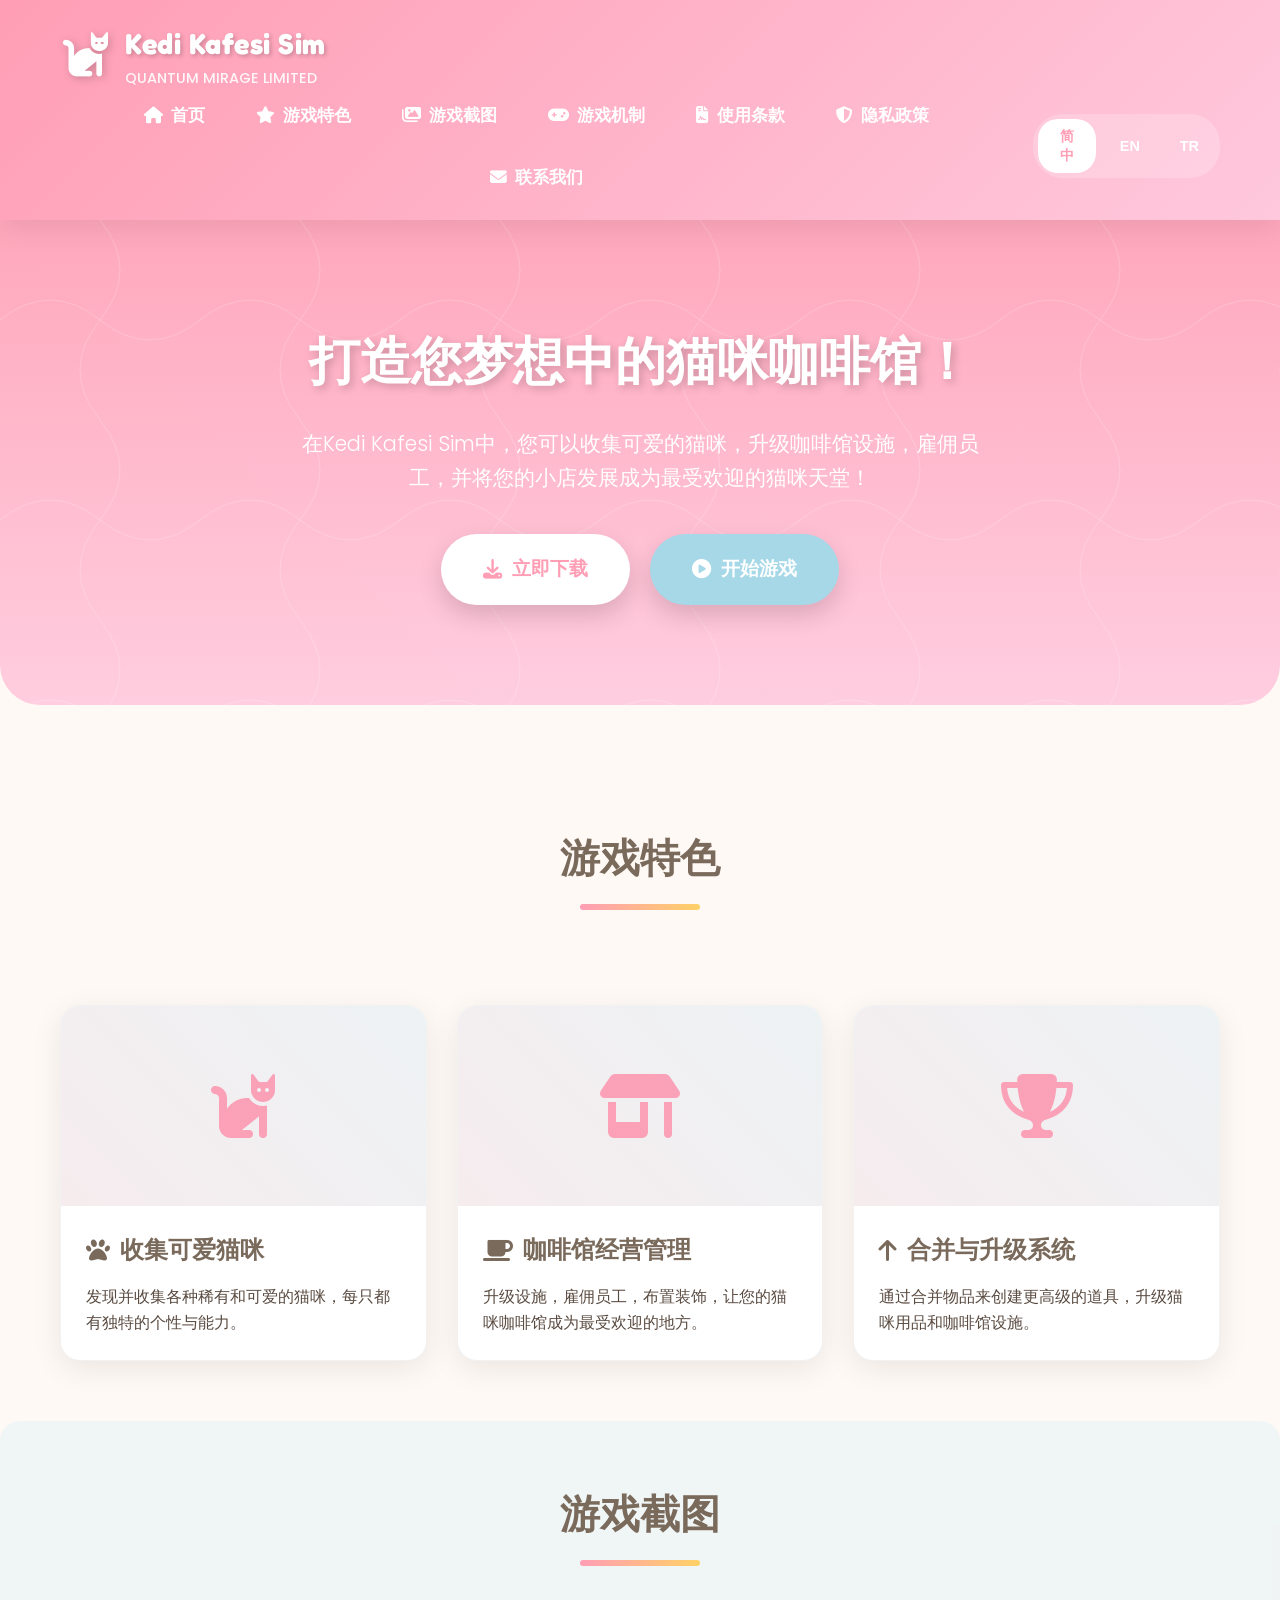
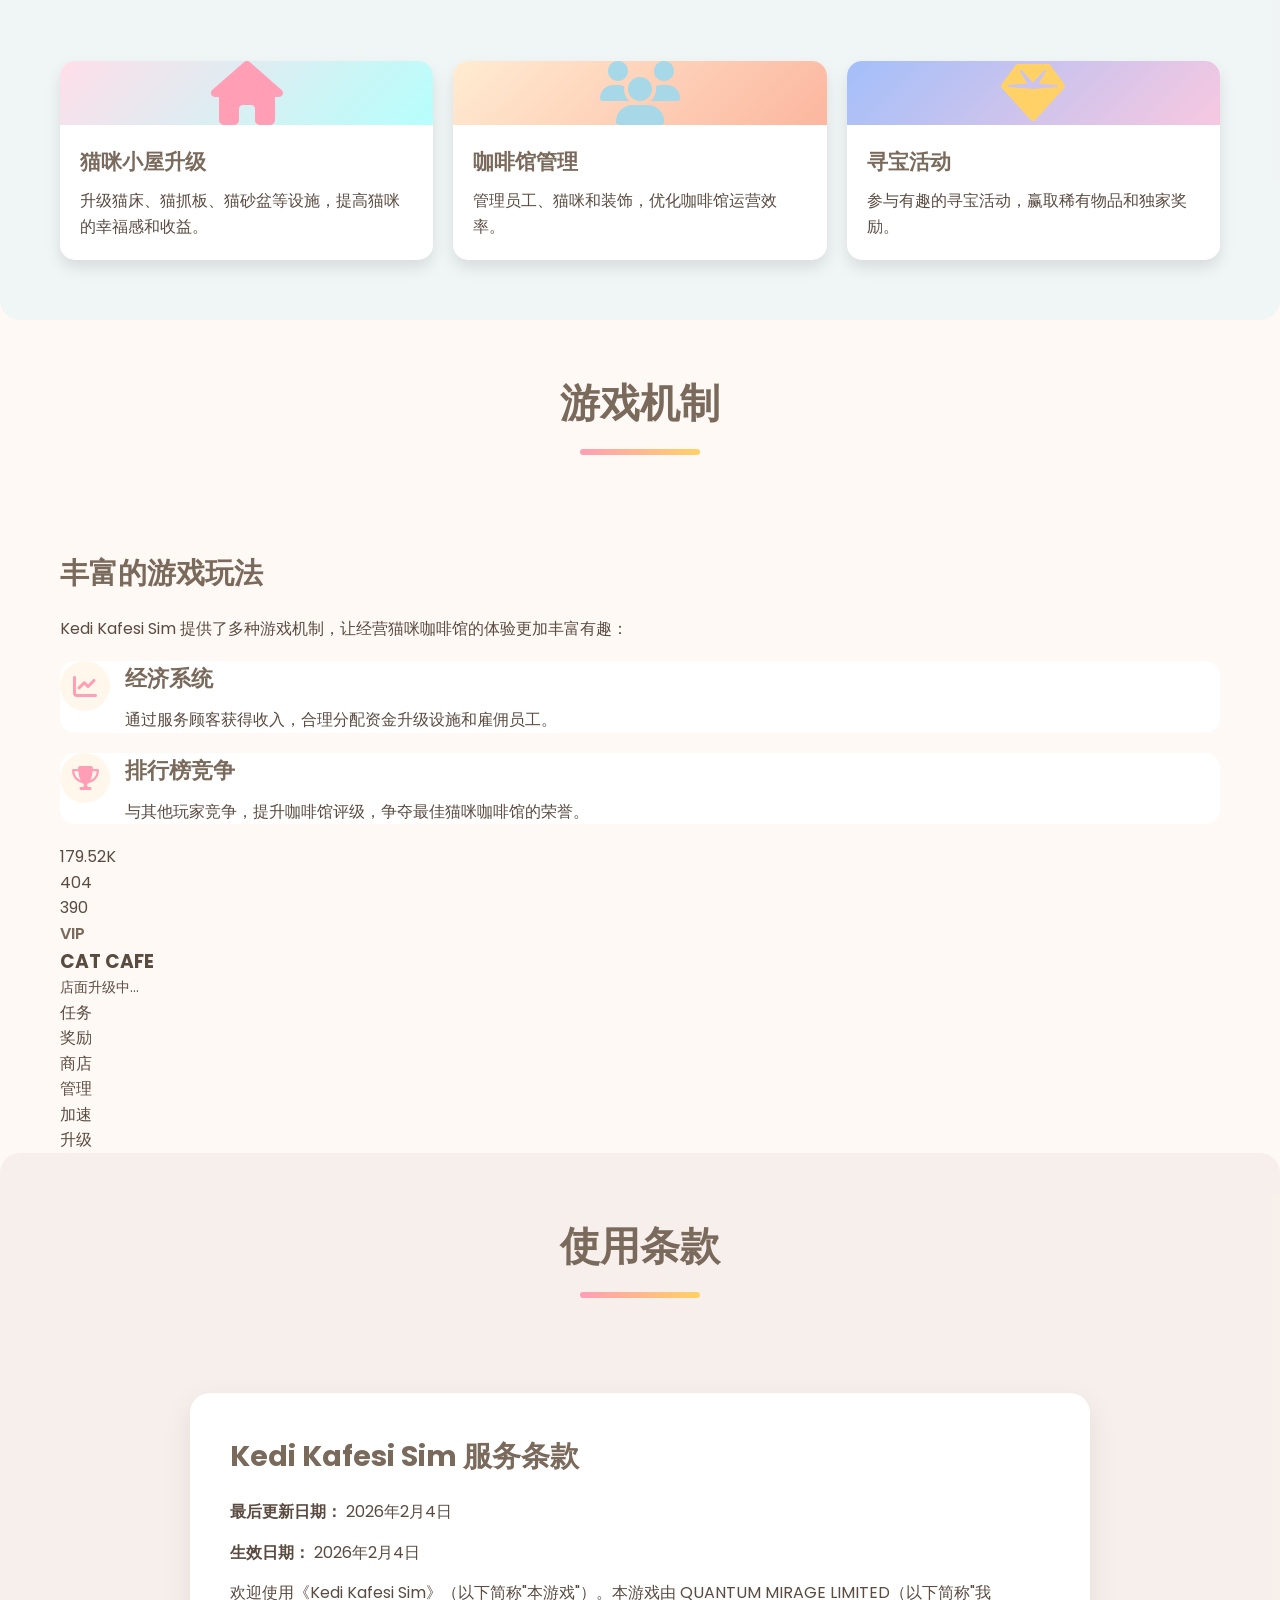
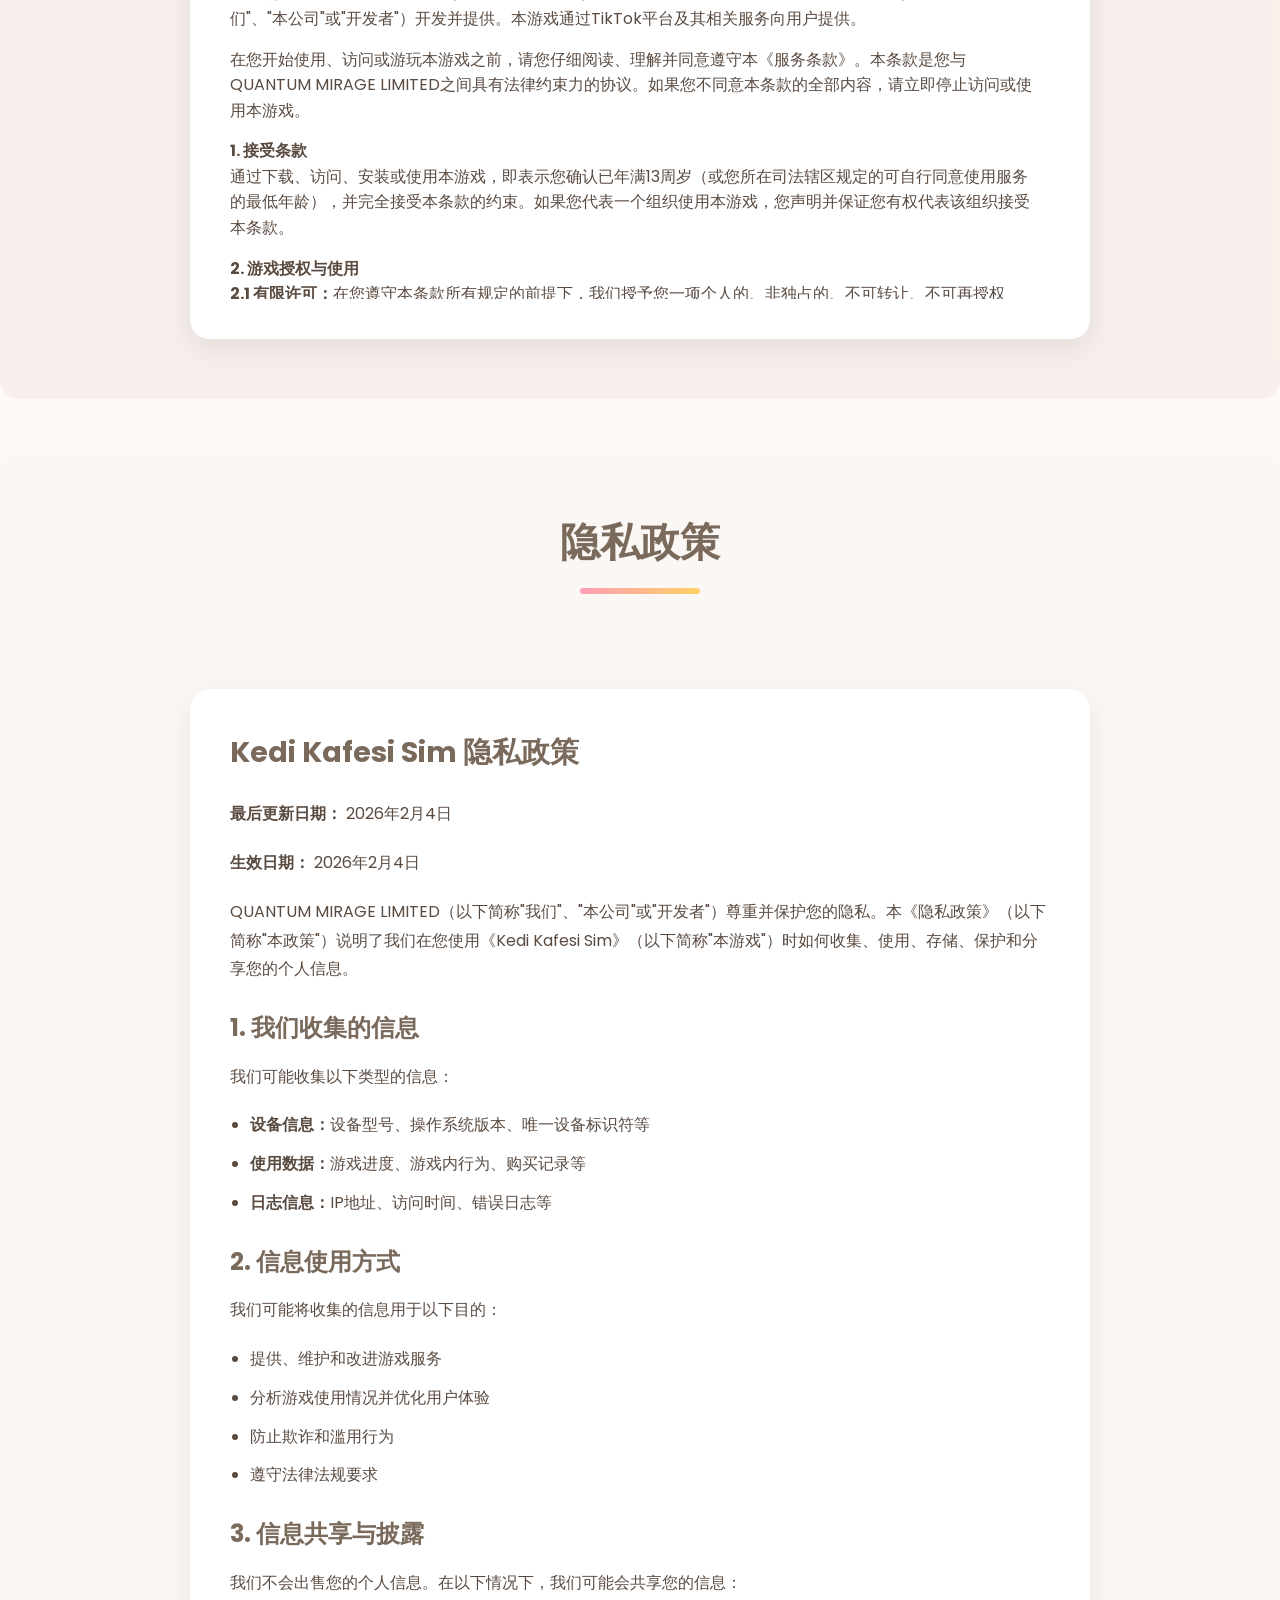
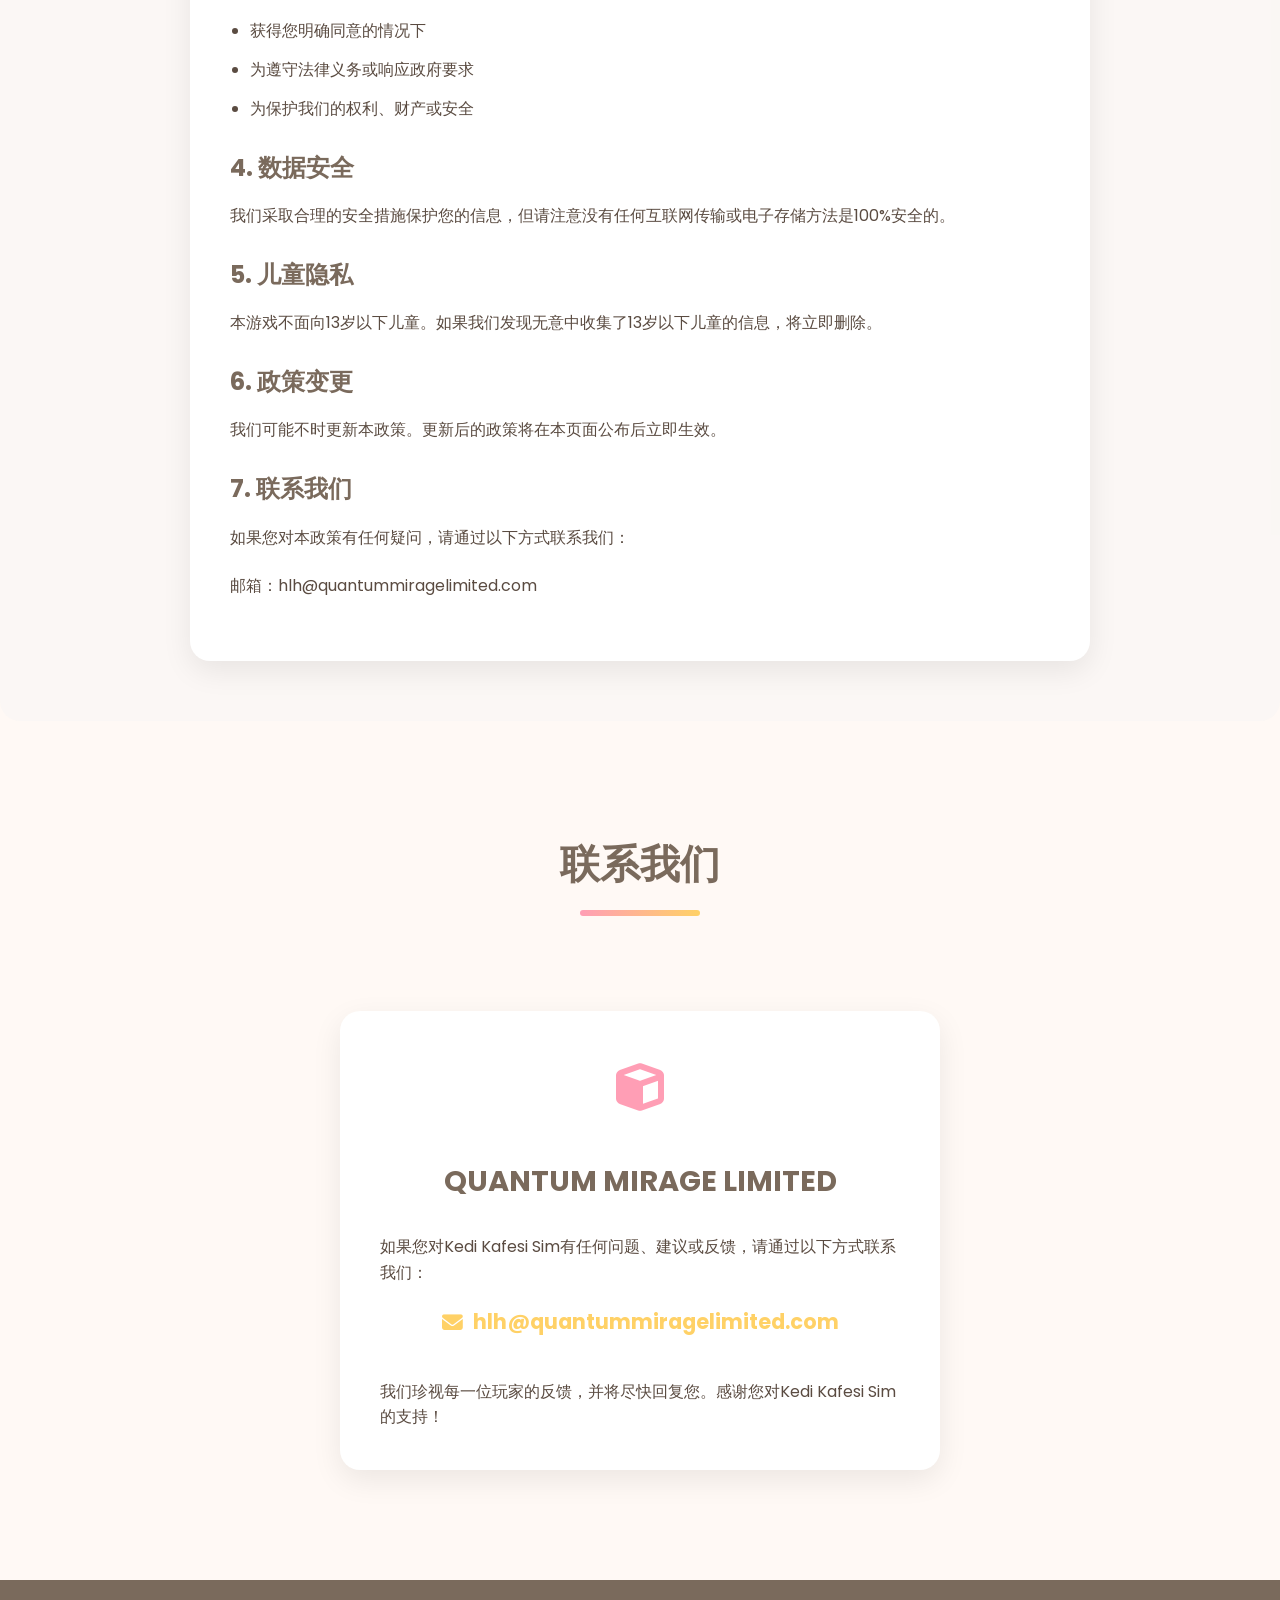
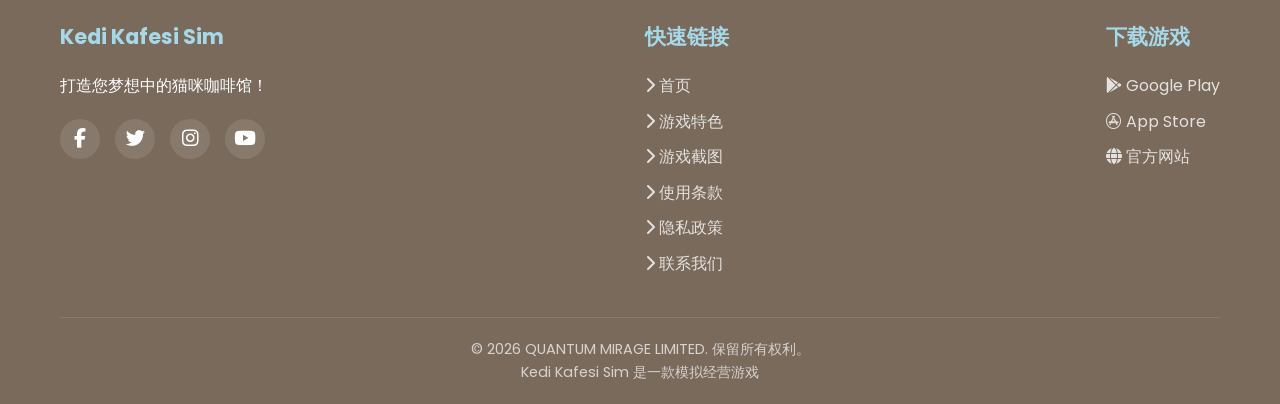
==== commit dc6789e1: "Update index.html 多语言更新" ====
--- a/index.html
+++ b/index.html
@@ -5,18 +5,18 @@
     <meta name="viewport" content="width=device-width, initial-scale=1.0">
     <title>Kedi Kafesi Sim - 猫咪咖啡馆模拟游戏</title>
     <link rel="stylesheet" href="https://cdnjs.cloudflare.com/ajax/libs/font-awesome/6.4.0/css/all.min.css">
-    <link href="https://fonts.googleapis.com/css2?family=Nunito:wght@400;600;700;800&family=Fredoka+One&display=swap" rel="stylesheet">
+    <link href="https://fonts.googleapis.com/css2?family=Nunito:wght@400;600;700;800&family=Fredoka+One&family=Poppins:wght@300;400;500;600&display=swap" rel="stylesheet">
     <style>
         :root {
-            --primary: #FFB347;
-            --secondary: #FFCC33;
-            --accent: #6ECBF5;
-            --dark: #5D4037;
-            --light: #FFF9E6;
-            --text: #333333;
-            --success: #4CAF50;
-            --warning: #FF9800;
-            --danger: #F44336;
+            --primary: #FF9EB5; /* 粉红色 */
+            --secondary: #A6D8E8; /* 淡蓝色 */
+            --accent: #FFD166; /* 淡黄色 */
+            --light: #FFF9F5; /* 米白色 */
+            --dark: #7A6A5C; /* 暖棕色 */
+            --text: #5A4B41; /* 深棕色文本 */
+            --success: #9BCF9B; /* 淡绿色 */
+            --shadow: 0 8px 30px rgba(0, 0, 0, 0.08);
+            --radius: 20px;
         }
 
         * {
@@ -26,10 +26,11 @@
         }
 
         body {
-            font-family: 'Nunito', sans-serif;
+            font-family: 'Poppins', sans-serif;
             background-color: var(--light);
             color: var(--text);
             line-height: 1.6;
+            overflow-x: hidden;
         }
 
         .container {
@@ -40,18 +41,20 @@
 
         /* 头部样式 */
         header {
-            background: linear-gradient(135deg, var(--primary), var(--secondary));
+            background: linear-gradient(135deg, var(--primary) 0%, #FFC8DD 100%);
             padding: 20px 0;
-            box-shadow: 0 4px 12px rgba(0, 0, 0, 0.1);
+            box-shadow: var(--shadow);
             position: sticky;
             top: 0;
             z-index: 1000;
+            backdrop-filter: blur(10px);
         }
 
         .header-content {
             display: flex;
             justify-content: space-between;
             align-items: center;
+            flex-wrap: wrap;
         }
 
         .logo {
@@ -61,8 +64,9 @@
         }
 
         .logo-icon {
-            font-size: 2.5rem;
+            font-size: 2.8rem;
             color: white;
+            filter: drop-shadow(2px 2px 4px rgba(0, 0, 0, 0.2));
         }
 
         .logo-text h1 {
@@ -70,48 +74,66 @@
             color: white;
             font-size: 1.8rem;
             text-shadow: 2px 2px 4px rgba(0, 0, 0, 0.2);
+            letter-spacing: 0.5px;
         }
 
         .logo-text p {
             color: rgba(255, 255, 255, 0.9);
             font-size: 0.9rem;
+            font-weight: 500;
+        }
+
+        .nav-container {
+            display: flex;
+            align-items: center;
+            gap: 20px;
         }
 
         nav ul {
             display: flex;
             list-style: none;
-            gap: 25px;
+            gap: 15px;
+            flex-wrap: wrap;
+            justify-content: center;
         }
 
         nav a {
             color: white;
             text-decoration: none;
-            font-weight: 700;
-            font-size: 1.1rem;
-            padding: 8px 15px;
+            font-weight: 600;
+            font-size: 1.05rem;
+            padding: 10px 18px;
             border-radius: 30px;
             transition: all 0.3s ease;
+            display: flex;
+            align-items: center;
+            gap: 8px;
+            white-space: nowrap;
         }
 
         nav a:hover, nav a.active {
-            background-color: rgba(255, 255, 255, 0.2);
-            transform: translateY(-2px);
+            background-color: rgba(255, 255, 255, 0.25);
+            transform: translateY(-3px);
         }
 
         .language-selector {
             display: flex;
-            gap: 10px;
+            gap: 8px;
+            background: rgba(255, 255, 255, 0.2);
+            padding: 5px;
+            border-radius: 30px;
         }
 
         .lang-btn {
-            background: rgba(255, 255, 255, 0.2);
+            background: transparent;
             border: none;
             color: white;
-            padding: 6px 12px;
+            padding: 8px 16px;
             border-radius: 20px;
             cursor: pointer;
             font-weight: 600;
             transition: all 0.3s ease;
+            font-size: 0.9rem;
         }
 
         .lang-btn:hover, .lang-btn.active {
@@ -121,76 +143,108 @@
 
         /* 英雄区域样式 */
         .hero {
-            background: linear-gradient(rgba(255, 179, 71, 0.9), rgba(255, 204, 51, 0.9)), url('https://images.unsplash.com/photo-1573866926487-a1865558a9cf?ixlib=rb-1.2.1&auto=format&fit=crop&w=1350&q=80');
+            background: linear-gradient(rgba(255, 158, 181, 0.9), rgba(255, 200, 221, 0.9)), url('data:image/svg+xml;utf8,<svg xmlns="http://www.w3.org/2000/svg" width="100" height="100" viewBox="0 0 100 100"><path fill="%23ffffff" opacity="0.2" d="M0,0 L100,0 L100,100 Z" /><circle cx="50" cy="50" r="20" fill="%23ffffff" opacity="0.1"/></svg>');
             background-size: cover;
-            background-position: center;
-            padding: 80px 0;
+            padding: 100px 0;
             text-align: center;
             color: white;
-            border-radius: 0 0 30px 30px;
-            margin-bottom: 50px;
+            border-radius: 0 0 40px 40px;
+            margin-bottom: 60px;
+            position: relative;
+            overflow: hidden;
+        }
+
+        .hero::before {
+            content: '';
+            position: absolute;
+            top: 0;
+            left: 0;
+            right: 0;
+            bottom: 0;
+            background: url('data:image/svg+xml;utf8,<svg xmlns="http://www.w3.org/2000/svg" width="100" height="100" viewBox="0 0 100 100"><path fill="none" stroke="%23ffffff" stroke-width="0.5" opacity="0.2" d="M0,50 Q25,30 50,50 T100,50 M50,0 Q70,25 50,50 T50,100"/></svg>');
+            background-size: 200px;
         }
 
         .hero h2 {
-            font-size: 3rem;
-            margin-bottom: 20px;
-            text-shadow: 2px 2px 8px rgba(0, 0, 0, 0.3);
+            font-size: 3.2rem;
+            margin-bottom: 25px;
             font-family: 'Fredoka One', cursive;
+            text-shadow: 3px 3px 8px rgba(0, 0, 0, 0.2);
+            position: relative;
+            z-index: 1;
         }
 
         .hero p {
             font-size: 1.3rem;
             max-width: 700px;
-            margin: 0 auto 30px;
+            margin: 0 auto 40px;
+            font-weight: 300;
+            position: relative;
+            z-index: 1;
+        }
+
+        .cta-buttons {
+            display: flex;
+            justify-content: center;
+            gap: 20px;
+            flex-wrap: wrap;
+            position: relative;
+            z-index: 1;
         }
 
         .cta-button {
-            display: inline-block;
-            background-color: var(--accent);
-            color: white;
-            padding: 15px 40px;
+            display: inline-flex;
+            align-items: center;
+            justify-content: center;
+            gap: 10px;
+            background-color: white;
+            color: var(--primary);
+            padding: 18px 40px;
             border-radius: 50px;
             text-decoration: none;
-            font-weight: 800;
+            font-weight: 700;
             font-size: 1.2rem;
-            box-shadow: 0 6px 0 rgba(0, 0, 0, 0.2);
+            box-shadow: 0 10px 25px rgba(0, 0, 0, 0.15);
             transition: all 0.3s ease;
-            margin: 10px;
+            border: 2px solid transparent;
         }
 
         .cta-button:hover {
-            background-color: #4da8da;
-            transform: translateY(-3px);
-            box-shadow: 0 9px 0 rgba(0, 0, 0, 0.2);
+            transform: translateY(-5px) scale(1.05);
+            box-shadow: 0 15px 30px rgba(0, 0, 0, 0.2);
+            background-color: var(--primary);
+            color: white;
+            border-color: white;
         }
 
         .cta-button.secondary {
-            background-color: white;
-            color: var(--primary);
+            background-color: var(--secondary);
+            color: white;
         }
 
         .cta-button.secondary:hover {
-            background-color: #f0f0f0;
+            background-color: #8bc7d8;
         }
 
         /* 游戏特色区域 */
         .section-title {
             text-align: center;
-            margin-bottom: 50px;
+            margin-bottom: 60px;
             color: var(--dark);
             font-size: 2.5rem;
             font-family: 'Fredoka One', cursive;
             position: relative;
+            padding-bottom: 20px;
         }
 
         .section-title:after {
             content: '';
             display: block;
-            width: 100px;
-            height: 5px;
-            background-color: var(--accent);
+            width: 120px;
+            height: 6px;
+            background: linear-gradient(to right, var(--primary), var(--accent));
             margin: 15px auto;
-            border-radius: 5px;
+            border-radius: 3px;
         }
 
         .features {
@@ -205,10 +259,11 @@
 
         .feature-card {
             background-color: white;
-            border-radius: 20px;
+            border-radius: var(--radius);
             overflow: hidden;
-            box-shadow: 0 10px 20px rgba(0, 0, 0, 0.08);
-            transition: transform 0.3s ease;
+            box-shadow: var(--shadow);
+            transition: all 0.4s ease;
+            border: 1px solid rgba(0, 0, 0, 0.05);
         }
 
         .feature-card:hover {
@@ -223,6 +278,17 @@
             align-items: center;
             color: var(--primary);
             font-size: 4rem;
+            position: relative;
+        }
+
+        .feature-img::after {
+            content: '';
+            position: absolute;
+            top: 0;
+            left: 0;
+            right: 0;
+            bottom: 0;
+            background: linear-gradient(45deg, rgba(255, 158, 181, 0.1), rgba(166, 216, 232, 0.1));
         }
 
         .feature-content {
@@ -233,13 +299,16 @@
             color: var(--dark);
             margin-bottom: 15px;
             font-size: 1.5rem;
+            display: flex;
+            align-items: center;
+            gap: 10px;
         }
 
         /* 游戏截图区域 */
         .screenshots {
             padding: 60px 0;
             background-color: rgba(110, 203, 245, 0.1);
-            border-radius: 30px;
+            border-radius: var(--radius);
             margin-bottom: 50px;
         }
 
@@ -254,6 +323,7 @@
             overflow: hidden;
             box-shadow: 0 8px 16px rgba(0, 0, 0, 0.1);
             transition: transform 0.3s ease;
+            background-color: white;
         }
 
         .screenshot-item:hover {
@@ -265,6 +335,16 @@
             height: 200px;
             object-fit: cover;
             display: block;
+        }
+
+        .screenshot-desc {
+            padding: 20px;
+        }
+
+        .screenshot-desc h4 {
+            color: var(--dark);
+            margin-bottom: 10px;
+            font-size: 1.3rem;
         }
 
         /* 游戏功能区域 */
@@ -301,11 +381,17 @@
             flex-shrink: 0;
         }
 
+        .feature-details h4 {
+            color: var(--dark);
+            margin-bottom: 10px;
+            font-size: 1.4rem;
+        }
+
         /* 使用条款区域 */
         .terms {
             padding: 60px 0;
             background-color: rgba(93, 64, 55, 0.05);
-            border-radius: 30px;
+            border-radius: var(--radius);
             margin-bottom: 50px;
         }
 
@@ -325,13 +411,55 @@
         }
 
         .terms-text {
-            max-height: 300px;
+            max-height: 400px;
             overflow-y: auto;
             padding-right: 15px;
         }
 
         .terms-text p {
             margin-bottom: 15px;
+        }
+
+        /* 隐私政策区域 */
+        .privacy-policy {
+            padding: 60px 0;
+            background-color: rgba(166, 216, 232, 0.05);
+            border-radius: var(--radius);
+            margin-bottom: 50px;
+        }
+
+        .policy-content {
+            max-width: 900px;
+            margin: 0 auto;
+            background-color: white;
+            padding: 40px;
+            border-radius: 20px;
+            box-shadow: 0 10px 30px rgba(0, 0, 0, 0.08);
+        }
+
+        .policy-text h3 {
+            color: var(--dark);
+            margin-bottom: 25px;
+            font-size: 1.8rem;
+        }
+
+        .policy-text h4 {
+            color: var(--dark);
+            margin: 25px 0 15px;
+            font-size: 1.5rem;
+        }
+
+        .policy-text p, .policy-text ul {
+            margin-bottom: 20px;
+            line-height: 1.8;
+        }
+
+        .policy-text ul {
+            padding-left: 20px;
+        }
+
+        .policy-text li {
+            margin-bottom: 10px;
         }
 
         /* 联系区域 */
@@ -458,9 +586,19 @@
                 gap: 20px;
             }
             
+            .nav-container {
+                width: 100%;
+                flex-direction: column;
+                gap: 15px;
+            }
+            
             nav ul {
-                flex-wrap: wrap;
+                width: 100%;
                 justify-content: center;
+            }
+            
+            .language-selector {
+                margin-top: 15px;
             }
             
             .hero h2 {
@@ -491,20 +629,24 @@
                 </div>
             </div>
             
-            <nav>
-                <ul>
-                    <li><a href="#home" class="active">首页</a></li>
-                    <li><a href="#features">游戏特色</a></li>
-                    <li><a href="#screenshots">游戏截图</a></li>
-                    <li><a href="#terms">使用条款</a></li>
-                    <li><a href="#contact">联系我们</a></li>
-                </ul>
-            </nav>
-            
-            <div class="language-selector">
-                <button class="lang-btn active" data-lang="zh">简中</button>
-                <button class="lang-btn" data-lang="en">EN</button>
-                <button class="lang-btn" data-lang="tr">TR</button>
+            <div class="nav-container">
+                <nav>
+                    <ul>
+                        <li><a href="#home" class="active"><i class="fas fa-home"></i> <span lang="zh">首页</span><span lang="en" style="display:none">Home</span><span lang="tr" style="display:none">Ana Sayfa</span></a></li>
+                        <li><a href="#features"><i class="fas fa-star"></i> <span lang="zh">游戏特色</span><span lang="en" style="display:none">Features</span><span lang="tr" style="display:none">Özellikler</span></a></li>
+                        <li><a href="#screenshots"><i class="fas fa-images"></i> <span lang="zh">游戏截图</span><span lang="en" style="display:none">Screenshots</span><span lang="tr" style="display:none">Görüntüler</span></a></li>
+                        <li><a href="#mechanics"><i class="fas fa-gamepad"></i> <span lang="zh">游戏机制</span><span lang="en" style="display:none">Gameplay</span><span lang="tr" style="display:none">Oyun Mekaniği</span></a></li>
+                        <li><a href="#terms"><i class="fas fa-file-contract"></i> <span lang="zh">使用条款</span><span lang="en" style="display:none">Terms</span><span lang="tr" style="display:none">Koşullar</span></a></li>
+                        <li><a href="#privacy"><i class="fas fa-shield-alt"></i> <span lang="zh">隐私政策</span><span lang="en" style="display:none">Privacy</span><span lang="tr" style="display:none">Gizlilik</span></a></li>
+                        <li><a href="#contact"><i class="fas fa-envelope"></i> <span lang="zh">联系我们</span><span lang="en" style="display:none">Contact</span><span lang="tr" style="display:none">İletişim</span></a></li>
+                    </ul>
+                </nav>
+                
+                <div class="language-selector">
+                    <button class="lang-btn active" data-lang="zh">简中</button>
+                    <button class="lang-btn" data-lang="en">EN</button>
+                    <button class="lang-btn" data-lang="tr">TR</button>
+                </div>
             </div>
         </div>
     </header>
@@ -520,13 +662,21 @@
             <p lang="en" style="display:none">In Kedi Kafesi Sim, you can collect adorable cats, upgrade cafe facilities, hire staff, and grow your little shop into the most popular cat paradise!</p>
             <p lang="tr" style="display:none">Kedi Kafesi Sim'de sevimli kediler toplayabilir, kafe tesislerini yükseltebilir, personel işe alabilir ve küçük dükkanınızı en popüler kedi cennetine dönüştürebilirsiniz!</p>
             
-            <a href="#download" class="cta-button" lang="zh">立即下载</a>
-            <a href="#download" class="cta-button" lang="en" style="display:none">Download Now</a>
-            <a href="#download" class="cta-button" lang="tr" style="display:none">Hemen İndir</a>
-            
-            <a href="#features" class="cta-button secondary" lang="zh">了解更多</a>
-            <a href="#features" class="cta-button secondary" lang="en" style="display:none">Learn More</a>
-            <a href="#features" class="cta-button secondary" lang="tr" style="display:none">Daha Fazla Bilgi</a>
+            <div class="cta-buttons">
+                <a href="#download" class="cta-button">
+                    <i class="fas fa-download"></i>
+                    <span lang="zh">立即下载</span>
+                    <span lang="en" style="display:none">Download Now</span>
+                    <span lang="tr" style="display:none">Hemen İndir</span>
+                </a>
+                
+                <a href="#features" class="cta-button secondary">
+                    <i class="fas fa-play-circle"></i>
+                    <span lang="zh">开始游戏</span>
+                    <span lang="en" style="display:none">Start Game</span>
+                    <span lang="tr" style="display:none">Oyunu Başlat</span>
+                </a>
+            </div>
         </div>
     </section>
 
@@ -539,14 +689,11 @@
             
             <div class="features-grid">
                 <div class="feature-card">
-                    <div class="feature-img" style="background-color: #FFEAA7;">
+                    <div class="feature-img">
                         <i class="fas fa-cat"></i>
                     </div>
                     <div class="feature-content">
-                        <h3 lang="zh">收集可爱猫咪</h3>
-                        <h3 lang="en" style="display:none">Collect Cute Cats</h3>
-                        <h3 lang="tr" style="display:none">Sevimli Kediler Toplayın</h3>
-                        
+                        <h3><i class="fas fa-paw"></i> <span lang="zh">收集可爱猫咪</span><span lang="en" style="display:none">Collect Cute Cats</span><span lang="tr" style="display:none">Sevimli Kediler Toplayın</span></h3>
                         <p lang="zh">发现并收集各种稀有和可爱的猫咪，每只都有独特的个性与能力。</p>
                         <p lang="en" style="display:none">Discover and collect various rare and cute cats, each with unique personality and abilities.</p>
                         <p lang="tr" style="display:none">Eşsiz kişiliği ve yetenekleri olan çeşitli nadir ve sevimli kedileri keşfedin ve toplayın.</p>
@@ -554,32 +701,26 @@
                 </div>
                 
                 <div class="feature-card">
-                    <div class="feature-img" style="background-color: #A29BFE;">
-                        <i class="fas fa-store"></i>
+                    <div class="feature-img">
+                        <i class="fas fa-store-alt"></i>
                     </div>
                     <div class="feature-content">
-                        <h3 lang="zh">管理咖啡馆</h3>
-                        <h3 lang="en" style="display:none">Manage Your Cafe</h3>
-                        <h3 lang="tr" style="display:none">Kafenizi Yönetin</h3>
-                        
+                        <h3><i class="fas fa-coffee"></i> <span lang="zh">咖啡馆经营管理</span><span lang="en" style="display:none">Cafe Management</span><span lang="tr" style="display:none">Kafe Yönetimi</span></h3>
                         <p lang="zh">升级设施，雇佣员工，布置装饰，让您的猫咪咖啡馆成为最受欢迎的地方。</p>
                         <p lang="en" style="display:none">Upgrade facilities, hire staff, arrange decorations to make your cat cafe the most popular spot.</p>
-                        <p lang="tr" style="display:none">Kedi kafenizi en popüler yer haline getirmek için tesisleri yükseltin, personel işe alın, dekorasyonlar düzenleyin.</p>
+                        <p lang="tr" style="display:none">Kafe tesislerini yükseltin, personel işe alın, dekorasyonlar düzenleyin ve kedi kafenizi en popüler yer haline getirin.</p>
                     </div>
                 </div>
                 
                 <div class="feature-card">
-                    <div class="feature-img" style="background-color: #74B9FF;">
+                    <div class="feature-img">
                         <i class="fas fa-trophy"></i>
                     </div>
                     <div class="feature-content">
-                        <h3 lang="zh">与其他咖啡馆竞争</h3>
-                        <h3 lang="en" style="display:none">Compete with Other Cafes</h3>
-                        <h3 lang="tr" style="display:none">Diğer Kafelerle Yarışın</h3>
-                        
-                        <p lang="zh">通过提高评级，在排行榜上超越其他咖啡馆，成为地区最佳猫咪咖啡馆。</p>
-                        <p lang="en" style="display:none">Increase your rating, surpass other cafes on the leaderboard, and become the best cat cafe in the region.</p>
-                        <p lang="tr" style="display:none">Derecenizi artırın, liderlik tablosunda diğer kafeleri geçin ve bölgenin en iyi kedi kafesi olun.</p>
+                        <h3><i class="fas fa-arrow-up"></i> <span lang="zh">合并与升级系统</span><span lang="en" style="display:none">Merge & Upgrade System</span><span lang="tr" style="display:none">Birleştirme & Yükseltme</span></h3>
+                        <p lang="zh">通过合并物品来创建更高级的道具，升级猫咪用品和咖啡馆设施。</p>
+                        <p lang="en" style="display:none">Create higher-level items by merging objects, upgrade cat supplies and cafe facilities.</p>
+                        <p lang="tr" style="display:none">Nesneleri birleştirerek daha yüksek seviye eşyalar oluşturun, kedi malzemelerini ve kafe tesislerini yükseltin.</p>
                     </div>
                 </div>
             </div>
@@ -595,90 +736,138 @@
             
             <div class="screenshots-grid">
                 <div class="screenshot-item">
-                    <div class="feature-img" style="background-color: #FFEAA7; height: 200px;">
-                        <i class="fas fa-gamepad" style="font-size: 3rem;"></i>
-                    </div>
-                </div>
+                    <div class="screenshot-img" style="background: linear-gradient(135deg, #FFDEE9, #B5FFFC); display: flex; justify-content: center; align-items: center;">
+                        <i class="fas fa-home" style="font-size: 4rem; color: var(--primary);"></i>
+                    </div>
+                    <div class="screenshot-desc">
+                        <h4 lang="zh">猫咪小屋升级</h4>
+                        <h4 lang="en" style="display:none">Cat House Upgrade</h4>
+                        <h4 lang="tr" style="display:none">Kedi Evi Yükseltme</h4>
+                        <p lang="zh">升级猫床、猫抓板、猫砂盆等设施，提高猫咪的幸福感和收益。</p>
+                        <p lang="en" style="display:none">Upgrade cat beds, scratchers, litter boxes and other facilities to increase cat happiness and earnings.</p>
+                        <p lang="tr" style="display:none">Kedi yatakları, tırmalama tahtaları, kum kapları ve diğer tesisleri yükselterek kedi mutluluğunu ve kazançlarını artırın.</p>
+                    </div>
+                </div>
+                
                 <div class="screenshot-item">
-                    <div class="feature-img" style="background-color: #A29BFE; height: 200px;">
-                        <i class="fas fa-paw" style="font-size: 3rem;"></i>
-                    </div>
-                </div>
+                    <div class="screenshot-img" style="background: linear-gradient(135deg, #FFECD2, #FCB69F); display: flex; justify-content: center; align-items: center;">
+                        <i class="fas fa-users" style="font-size: 4rem; color: var(--secondary);"></i>
+                    </div>
+                    <div class="screenshot-desc">
+                        <h4 lang="zh">咖啡馆管理</h4>
+                        <h4 lang="en" style="display:none">Cafe Management</h4>
+                        <h4 lang="tr" style="display:none">Kafe Yönetimi</h4>
+                        <p lang="zh">管理员工、猫咪和装饰，优化咖啡馆运营效率。</p>
+                        <p lang="en" style="display:none">Manage staff, cats, and decorations to optimize cafe operational efficiency.</p>
+                        <p lang="tr" style="display:none">Kafe operasyonel verimliliğini optimize etmek için personeli, kedileri ve dekorasyonları yönetin.</p>
+                    </div>
+                </div>
+                
                 <div class="screenshot-item">
-                    <div class="feature-img" style="background-color: #74B9FF; height: 200px;">
-                        <i class="fas fa-coffee" style="font-size: 3rem;"></i>
-                    </div>
-                </div>
-                <div class="screenshot-item">
-                    <div class="feature-img" style="background-color: #55EFC4; height: 200px;">
-                        <i class="fas fa-chart-line" style="font-size: 3rem;"></i>
+                    <div class="screenshot-img" style="background: linear-gradient(135deg, #A3BFFA, #F7C8E0); display: flex; justify-content: center; align-items: center;">
+                        <i class="fas fa-gem" style="font-size: 4rem; color: var(--accent);"></i>
+                    </div>
+                    <div class="screenshot-desc">
+                        <h4 lang="zh">寻宝活动</h4>
+                        <h4 lang="en" style="display:none">Treasure Hunt</h4>
+                        <h4 lang="tr" style="display:none">Hazine Avı</h4>
+                        <p lang="zh">参与有趣的寻宝活动，赢取稀有物品和独家奖励。</p>
+                        <p lang="en" style="display:none">Participate in fun treasure hunts to win rare items and exclusive rewards.</p>
+                        <p lang="tr" style="display:none">Nadir eşyalar ve özel ödüller kazanmak için eğlenceli hazine avlarına katılın.</p>
                     </div>
                 </div>
             </div>
         </div>
     </section>
 
-    <!-- 游戏功能区域 -->
-    <section class="game-features">
+    <!-- 游戏机制区域 -->
+    <section class="game-mechanics" id="mechanics">
         <div class="container">
-            <h2 class="section-title" lang="zh">游戏功能</h2>
-            <h2 class="section-title" lang="en" style="display:none">Gameplay Features</h2>
-            <h2 class="section-title" lang="tr" style="display:none">Oyun İşlevleri</h2>
-            
-            <div class="features-list">
-                <div class="feature-item">
-                    <div class="feature-icon">
-                        <i class="fas fa-home"></i>
-                    </div>
-                    <div>
-                        <h4 lang="zh">猫咪房屋升级</h4>
-                        <h4 lang="en" style="display:none">Cat House Upgrade</h4>
-                        <h4 lang="tr" style="display:none">Kedi Evi Yükseltme</h4>
-                        <p lang="zh">升级猫床、猫抓板、猫砂盆和玩具，提高猫咪的幸福感。</p>
-                        <p lang="en" style="display:none">Upgrade cat beds, scratchers, litter boxes and toys to increase cat happiness.</p>
-                        <p lang="tr" style="display:none">Kedi mutluluğunu artırmak için kedi yatakları, tırmalama tahtaları, kum kapları ve oyuncakları yükseltin.</p>
-                    </div>
-                </div>
-                
-                <div class="feature-item">
-                    <div class="feature-icon">
-                        <i class="fas fa-users"></i>
-                    </div>
-                    <div>
-                        <h4 lang="zh">员工管理</h4>
-                        <h4 lang="en" style="display:none">Staff Management</h4>
-                        <h4 lang="tr" style="display:none">Personel Yönetimi</h4>
-                        <p lang="zh">雇佣和管理员工，提高咖啡馆的运营效率。</p>
-                        <p lang="en" style="display:none">Hire and manage staff to improve cafe operation efficiency.</p>
-                        <p lang="tr" style="display:none">Kafe işletme verimliliğini artırmak için personel işe alın ve yönetin.</p>
-                    </div>
-                </div>
-                
-                <div class="feature-item">
-                    <div class="feature-icon">
-                        <i class="fas fa-gem"></i>
-                    </div>
-                    <div>
-                        <h4 lang="zh">寻宝活动</h4>
-                        <h4 lang="en" style="display:none">Treasure Hunt</h4>
-                        <h4 lang="tr" style="display:none">Hazine Avı</h4>
-                        <p lang="zh">参与寻宝活动，赢取稀有物品和独家奖励。</p>
-                        <p lang="en" style="display:none">Participate in treasure hunts to win rare items and exclusive rewards.</p>
-                        <p lang="tr" style="display:none">Nadir eşyalar ve ödüller kazanmak için hazine avlarına katılın.</p>
-                    </div>
-                </div>
-                
-                <div class="feature-item">
-                    <div class="feature-icon">
-                        <i class="fas fa-merge"></i>
-                    </div>
-                    <div>
-                        <h4 lang="zh">合并与收集</h4>
-                        <h4 lang="en" style="display:none">Merge & Collect</h4>
-                        <h4 lang="tr" style="display:none">Birleştir & Topla</h4>
-                        <p lang="zh">合并物品以创建更高级的物品，完成您的收集。</p>
-                        <p lang="en" style="display:none">Merge items to create higher level items and complete your collection.</p>
-                        <p lang="tr" style="display:none">Koleksiyonunuzu tamamlamak için eşyaları birleştirerek daha yüksek seviye eşyalar oluşturun.</p>
+            <h2 class="section-title" lang="zh">游戏机制</h2>
+            <h2 class="section-title" lang="en" style="display:none">Game Mechanics</h2>
+            <h2 class="section-title" lang="tr" style="display:none">Oyun Mekaniği</h2>
+            
+            <div class="mechanics-content">
+                <div class="mechanics-text">
+                    <h3 lang="zh" style="color: var(--dark); margin-bottom: 20px; font-size: 1.8rem;">丰富的游戏玩法</h3>
+                    <h3 lang="en" style="color: var(--dark); margin-bottom: 20px; font-size: 1.8rem; display:none">Rich Gameplay</h3>
+                    <h3 lang="tr" style="color: var(--dark); margin-bottom: 20px; font-size: 1.8rem; display:none">Zengin Oynanış</h3>
+                    
+                    <p lang="zh">Kedi Kafesi Sim 提供了多种游戏机制，让经营猫咪咖啡馆的体验更加丰富有趣：</p>
+                    <p lang="en" style="display:none">Kedi Kafesi Sim offers various game mechanics to make the cat cafe management experience richer and more fun:</p>
+                    <p lang="tr" style="display:none">Kedi Kafesi Sim, kedi kafesi yönetim deneyimini daha zengin ve eğlenceli hale getirmek için çeşitli oyun mekanikleri sunar:</p>
+                    
+                    <div class="feature-item" style="box-shadow: none; padding: 0; margin: 20px 0;">
+                        <div class="feature-icon" style="width: 50px; height: 50px; font-size: 1.5rem;">
+                            <i class="fas fa-chart-line"></i>
+                        </div>
+                        <div class="feature-details">
+                            <h4 lang="zh">经济系统</h4>
+                            <h4 lang="en" style="display:none">Economy System</h4>
+                            <h4 lang="tr" style="display:none">Ekonomi Sistemi</h4>
+                            <p lang="zh">通过服务顾客获得收入，合理分配资金升级设施和雇佣员工。</p>
+                            <p lang="en" style="display:none">Earn income by serving customers, reasonably allocate funds to upgrade facilities and hire staff.</p>
+                            <p lang="tr" style="display:none">Müşterilere hizmet ederek gelir elde edin, tesisleri yükseltmek ve personel işe almak için fonları makul şekilde dağıtın.</p>
+                        </div>
+                    </div>
+                    
+                    <div class="feature-item" style="box-shadow: none; padding: 0; margin: 20px 0;">
+                        <div class="feature-icon" style="width: 50px; height: 50px; font-size: 1.5rem;">
+                            <i class="fas fa-trophy"></i>
+                        </div>
+                        <div class="feature-details">
+                            <h4 lang="zh">排行榜竞争</h4>
+                            <h4 lang="en" style="display:none">Leaderboard Competition</h4>
+                            <h4 lang="tr" style="display:none">Liderlik Tablosu Rekabeti</h4>
+                            <p lang="zh">与其他玩家竞争，提升咖啡馆评级，争夺最佳猫咪咖啡馆的荣誉。</p>
+                            <p lang="en" style="display:none">Compete with other players, improve cafe ratings, and compete for the honor of the best cat cafe.</p>
+                            <p lang="tr" style="display:none">Diğer oyuncılarla rekabet edin, kafe derecelendirmelerini geliştirin ve en iyi kedi kafesi onuru için yarışın.</p>
+                        </div>
+                    </div>
+                </div>
+                
+                <div class="mechanics-visual">
+                    <div class="game-ui">
+                        <div class="ui-top">
+                            <div class="currency">
+                                <div class="currency-item">179.52K</div>
+                                <div class="currency-item">404</div>
+                                <div class="currency-item">390</div>
+                            </div>
+                            <div style="color: var(--dark); font-weight: 600;">VIP</div>
+                        </div>
+                        
+                        <div class="ui-main">
+                            <h3 lang="zh">CAT CAFE</h3>
+                            <h3 lang="en" style="display:none">CAT CAFE</h3>
+                            <h3 lang="tr" style="display:none">KEDİ KAFESİ</h3>
+                            <p lang="zh" style="font-size: 0.9rem;">店面升级中...</p>
+                            <p lang="en" style="font-size: 0.9rem; display:none">Storefront upgrading...</p>
+                            <p lang="tr" style="font-size: 0.9rem; display:none">Mağaza cephesi yükseltiliyor...</p>
+                        </div>
+                        
+                        <div class="ui-buttons">
+                            <div class="ui-button" lang="zh">任务</div>
+                            <div class="ui-button" lang="zh">奖励</div>
+                            <div class="ui-button" lang="zh">商店</div>
+                            <div class="ui-button" lang="zh">管理</div>
+                            <div class="ui-button" lang="zh">加速</div>
+                            <div class="ui-button" lang="zh">升级</div>
+                            
+                            <div class="ui-button" lang="en" style="display:none">Task</div>
+                            <div class="ui-button" lang="en" style="display:none">Reward</div>
+                            <div class="ui-button" lang="en" style="display:none">Shop</div>
+                            <div class="ui-button" lang="en" style="display:none">Manage</div>
+                            <div class="ui-button" lang="en" style="display:none">Speed</div>
+                            <div class="ui-button" lang="en" style="display:none">Upgrade</div>
+                            
+                            <div class="ui-button" lang="tr" style="display:none">Görev</div>
+                            <div class="ui-button" lang="tr" style="display:none">Ödül</div>
+                            <div class="ui-button" lang="tr" style="display:none">Dükkan</div>
+                            <div class="ui-button" lang="tr" style="display:none">Yönet</div>
+                            <div class="ui-button" lang="tr" style="display:none">Hızlan</div>
+                            <div class="ui-button" lang="tr" style="display:none">Yükselt</div>
+                        </div>
                     </div>
                 </div>
             </div>
@@ -689,38 +878,103 @@
     <section class="terms" id="terms">
         <div class="container">
             <h2 class="section-title" lang="zh">使用条款</h2>
-            <h2 class="section-title" lang="en" style="display:none">Terms of Use</h2>
-            <h2 class="section-title" lang="tr" style="display:none">Kullanım Koşulları</h2>
+            <h2 class="section-title" lang="en" style="display:none">Terms of Service</h2>
+            <h2 class="section-title" lang="tr" style="display:none">Hizmet Şartları</h2>
             
             <div class="terms-content">
-                <h3 lang="zh">Kedi Kafesi Sim 使用条款</h3>
-                <h3 lang="en" style="display:none">Kedi Kafesi Sim Terms of Use</h3>
-                <h3 lang="tr" style="display:none">Kedi Kafesi Sim Kullanım Koşulları</h3>
+                <h3 lang="zh">Kedi Kafesi Sim 服务条款</h3>
+                <h3 lang="en" style="display:none">Kedi Kafesi Sim Terms of Service</h3>
+                <h3 lang="tr" style="display:none">Kedi Kafesi Sim Hizmet Şartları</h3>
                 
                 <div class="terms-text">
-                    <p lang="zh"><strong>1. 接受条款</strong><br>通过下载、安装或使用Kedi Kafesi Sim游戏，您同意遵守这些使用条款。如果您不同意这些条款，请不要使用本游戏。</p>
-                    <p lang="zh"><strong>2. 游戏内容</strong><br>游戏内容，包括但不限于文字、图形、图像、声音、视频和代码，均为QUANTUM MIRAGE LIMITED的财产，受版权和其他知识产权法保护。</p>
-                    <p lang="zh"><strong>3. 用户行为</strong><br>您同意不会利用本游戏进行任何非法活动，也不会干扰游戏的正常运行。禁止使用任何自动化工具或第三方软件修改游戏体验。</p>
-                    <p lang="zh"><strong>4. 虚拟商品</strong><br>游戏内可能提供虚拟商品购买。所有虚拟商品购买均为最终交易，不可退款，除非法律另有规定。</p>
-                    <p lang="zh"><strong>5. 隐私政策</strong><br>我们重视您的隐私。我们的隐私政策说明了我们如何收集、使用和保护您的个人信息。使用本游戏即表示您同意隐私政策的条款。</p>
-                    <p lang="zh"><strong>6. 免责声明</strong><br>游戏按"现状"提供，不提供任何明示或暗示的保证。QUANTUM MIRAGE LIMITED不对游戏中的任何错误或中断承担责任。</p>
-                    <p lang="zh"><strong>7. 条款修改</strong><br>我们保留随时修改这些条款的权利。修改后的条款将在游戏内或通过其他适当方式通知您后生效。</p>
-                    
-                    <p lang="en" style="display:none"><strong>1. Acceptance of Terms</strong><br>By downloading, installing, or using the Kedi Kafesi Sim game, you agree to comply with these Terms of Use. If you do not agree to these terms, please do not use the game.</p>
-                    <p lang="en" style="display:none"><strong>2. Game Content</strong><br>The game content, including but not limited to text, graphics, images, sounds, videos, and code, is the property of QUANTUM MIRAGE LIMITED and is protected by copyright and other intellectual property laws.</p>
-                    <p lang="en" style="display:none"><strong>3. User Conduct</strong><br>You agree not to use the game for any illegal activities or to interfere with the normal operation of the game. The use of any automated tools or third-party software to modify the game experience is prohibited.</p>
-                    <p lang="en" style="display:none"><strong>4. Virtual Goods</strong><br>The game may offer virtual goods for purchase. All purchases of virtual goods are final transactions and non-refundable, unless otherwise required by law.</p>
-                    <p lang="en" style="display:none"><strong>5. Privacy Policy</strong><br>We value your privacy. Our privacy policy explains how we collect, use, and protect your personal information. By using the game, you agree to the terms of the privacy policy.</p>
-                    <p lang="en" style="display:none"><strong>6. Disclaimer</strong><br>The game is provided "as is" without any express or implied warranties. QUANTUM MIRAGE LIMITED is not responsible for any errors or interruptions in the game.</p>
-                    <p lang="en" style="display:none"><strong>7. Modification of Terms</strong><br>We reserve the right to modify these terms at any time. The modified terms will take effect after being notified to you through the game or other appropriate means.</p>
-                    
-                    <p lang="tr" style="display:none"><strong>1. Koşulların Kabulü</strong><br>Kedi Kafesi Sim oyununu indirerek, yükleyerek veya kullanarak, bu Kullanım Koşullarına uymayı kabul etmiş olursunuz. Bu koşulları kabul etmiyorsanız, lütfen oyunu kullanmayın.</p>
-                    <p lang="tr" style="display:none"><strong>2. Oyun İçeriği</strong><br>Oyun içeriği, metin, grafikler, görüntüler, sesler, videolar ve kod dahil olmak üzere QUANTUM MIRAGE LIMITED'in mülkiyetindedir ve telif hakkı ve diğer fikri mülkiyet yasaları ile korunmaktadır.</p>
-                    <p lang="tr" style="display:none"><strong>3. Kullanıcı Davranışı</strong><br>Oyunu herhangi bir yasa dışı faaliyet için kullanmayacağınızı veya oyunun normal işleyişine müdahale etmeyeceğinizi kabul edersiniz. Oyun deneyimini değiştirmek için herhangi bir otomatik araç veya üçüncü taraf yazılım kullanılması yasaktır.</p>
-                    <p lang="tr" style="display:none"><strong>4. Sanal Mallar</strong><br>Oyun, satın alınabilir sanal mallar sunabilir. Sanal malların tüm satın alımları, yasa tarafından başka bir şekilde gerekli kılınmadıkça, nihai işlemlerdir ve iade edilemez.</p>
-                    <p lang="tr" style="display:none"><strong>5. Gizlilik Politikası</strong><br>Gizliliğinize değer veriyoruz. Gizlilik politikamız, kişisel bilgilerinizi nasıl topladığımızı, kullandığımızı ve koruduğumuzu açıklar. Oyunu kullanarak, gizlilik politikasının koşullarını kabul etmiş olursunuz.</p>
-                    <p lang="tr" style="display:none"><strong>6. Sorumluluk Reddi</strong><br>Oyun, "olduğu gibi" herhangi bir açık veya zımni garanti olmaksızın sağlanmaktadır. QUANTUM MIRAGE LIMITED, oyundaki herhangi bir hata veya kesintiden sorumlu değildir.</p>
-                    <p lang="tr" style="display:none"><strong>7. Koşullarda Değişiklik</strong><br>Bu koşulları istediğimiz zaman değiştirme hakkını saklı tutarız. Değiştirilen koşullar, oyun içinde veya diğer uygun yollarla size bildirildikten sonra yürürlüğe girer.</p>
+                    <p lang="zh"><strong>最后更新日期：</strong> 2026年2月4日</p>
+                    <p lang="zh"><strong>生效日期：</strong> 2026年2月4日</p>
+                    
+                    <p lang="zh">欢迎使用《Kedi Kafesi Sim》（以下简称"本游戏"）。本游戏由 QUANTUM MIRAGE LIMITED（以下简称"我们"、"本公司"或"开发者"）开发并提供。本游戏通过TikTok平台及其相关服务向用户提供。</p>
+                    
+                    <p lang="zh">在您开始使用、访问或游玩本游戏之前，请您仔细阅读、理解并同意遵守本《服务条款》。本条款是您与QUANTUM MIRAGE LIMITED之间具有法律约束力的协议。如果您不同意本条款的全部内容，请立即停止访问或使用本游戏。</p>
+                    
+                    <h4 lang="zh">1. 接受条款</h4>
+                    <p lang="zh">通过下载、访问、安装或使用本游戏，即表示您确认已年满13周岁（或您所在司法辖区规定的可自行同意使用服务的最低年龄），并完全接受本条款的约束。如果您代表一个组织使用本游戏，您声明并保证您有权代表该组织接受本条款。</p>
+                    
+                    <h4 lang="zh">2. 游戏授权与使用</h4>
+                    <p lang="zh"><strong>2.1 有限许可：</strong>在您遵守本条款所有规定的前提下，我们授予您一项个人的、非独占的、不可转让、不可再授权的、可撤销的有限许可，允许您仅出于个人非商业娱乐目的，在TikTok平台内访问和使用本游戏。</p>
+                    
+                    <p lang="zh"><strong>2.2 使用限制：</strong>您不得，亦不得允许他人：</p>
+                    <ul>
+                        <li>对本游戏进行复制、修改、创造衍生作品、反编译、反向工程或试图提取源代码。</li>
+                        <li>使用本游戏进行任何商业性活动，包括但不限于出租、租赁、出借、销售或用于广告。</li>
+                        <li>利用本游戏中的漏洞（"Bug"）、使用自动化脚本（"外挂"）、修改器或其他未经授权的第三方程序干扰游戏正常运行、获取不公平优势或从事任何作弊行为。</li>
+                        <li>以任何干扰、破坏或过度占用游戏服务器或网络资源的方式使用本游戏。</li>
+                    </ul>
+                    
+                    <h4 lang="zh">3. 虚拟物品与内容</h4>
+                    <p lang="zh"><strong>3.1</strong> 本游戏可能包含可通过游戏内活动获取或通过TikTok平台的内购功能购买的虚拟游戏内物品（如虚拟货币、装饰品、道具等）。您确认并理解，所有虚拟物品均为本游戏服务的一部分，是授予您的有限使用许可的组成部分，您不拥有这些虚拟物品的任何财产权或所有权。</p>
+                    
+                    <p lang="zh"><strong>3.2</strong> 虚拟物品不可兑换成现金、真实货币或任何具有现实世界价值的物品，除非法律强制要求。QUANTUM MIRAGE LIMITED有权管理、控制、修改虚拟物品的获取方式、功能和定价，且无需另行通知。除法律另有规定外，所有购买行为均为最终交易，我们不提供退款。</p>
+                    
+                    <div class="terms-note">
+                        <p lang="zh"><strong>重要提示：</strong> 请确保您已阅读并理解上述条款。如果您是未成年人，请在法定监护人的指导下使用本游戏。</p>
+                        <p lang="en" style="display:none"><strong>Important Note:</strong> Please ensure you have read and understood the above terms. If you are a minor, please use this game under the guidance of a legal guardian.</p>
+                        <p lang="tr" style="display:none"><strong>Önemli Not:</strong> Lütfen yukarıdaki şartları okuduğunuzdan ve anladığınızdan emin olun. Eğer bir reşit değilseniz, lütfen bu oyunu yasal bir vasinin rehberliğinde kullanın.</p>
+                    </div>
+                </div>
+            </div>
+        </div>
+    </section>
+
+    <!-- 隐私政策区域 -->
+    <section class="privacy-policy" id="privacy">
+        <div class="container">
+            <h2 class="section-title" lang="zh">隐私政策</h2>
+            <h2 class="section-title" lang="en" style="display:none">Privacy Policy</h2>
+            <h2 class="section-title" lang="tr" style="display:none">Gizlilik Politikası</h2>
+            
+            <div class="policy-content">
+                <div class="policy-text" lang="zh">
+                    <h3>Kedi Kafesi Sim 隐私政策</h3>
+                    <p><strong>最后更新日期：</strong> 2026年2月4日</p>
+                    <p><strong>生效日期：</strong> 2026年2月4日</p>
+                    
+                    <p>QUANTUM MIRAGE LIMITED（以下简称"我们"、"本公司"或"开发者"）尊重并保护您的隐私。本《隐私政策》（以下简称"本政策"）说明了我们在您使用《Kedi Kafesi Sim》（以下简称"本游戏"）时如何收集、使用、存储、保护和分享您的个人信息。</p>
+                    
+                    <h4>1. 我们收集的信息</h4>
+                    <p>我们可能收集以下类型的信息：</p>
+                    <ul>
+                        <li><strong>设备信息：</strong>设备型号、操作系统版本、唯一设备标识符等</li>
+                        <li><strong>使用数据：</strong>游戏进度、游戏内行为、购买记录等</li>
+                        <li><strong>日志信息：</strong>IP地址、访问时间、错误日志等</li>
+                    </ul>
+                    
+                    <h4>2. 信息使用方式</h4>
+                    <p>我们可能将收集的信息用于以下目的：</p>
+                    <ul>
+                        <li>提供、维护和改进游戏服务</li>
+                        <li>分析游戏使用情况并优化用户体验</li>
+                        <li>防止欺诈和滥用行为</li>
+                        <li>遵守法律法规要求</li>
+                    </ul>
+                    
+                    <h4>3. 信息共享与披露</h4>
+                    <p>我们不会出售您的个人信息。在以下情况下，我们可能会共享您的信息：</p>
+                    <ul>
+                        <li>获得您明确同意的情况下</li>
+                        <li>为遵守法律义务或响应政府要求</li>
+                        <li>为保护我们的权利、财产或安全</li>
+                    </ul>
+                    
+                    <h4>4. 数据安全</h4>
+                    <p>我们采取合理的安全措施保护您的信息，但请注意没有任何互联网传输或电子存储方法是100%安全的。</p>
+                    
+                    <h4>5. 儿童隐私</h4>
+                    <p>本游戏不面向13岁以下儿童。如果我们发现无意中收集了13岁以下儿童的信息，将立即删除。</p>
+                    
+                    <h4>6. 政策变更</h4>
+                    <p>我们可能不时更新本政策。更新后的政策将在本页面公布后立即生效。</p>
+                    
+                    <h4>7. 联系我们</h4>
+                    <p>如果您对本政策有任何疑问，请通过以下方式联系我们：</p>
+                    <p>邮箱：hlh@quantummiragelimited.com</p>
                 </div>
             </div>
         </div>
@@ -747,9 +1001,9 @@
                     <i class="fas fa-envelope"></i> hlh@quantummiragelimited.com
                 </a>
                 
-                <p lang="zh" style="margin-top: 20px;">我们珍视每一位玩家的反馈，并将尽快回复您。</p>
-                <p lang="en" style="margin-top: 20px; display:none">We value feedback from every player and will respond to you as soon as possible.</p>
-                <p lang="tr" style="margin-top: 20px; display:none">Her oyuncudan gelen geri bildirime değer veriyoruz ve en kısa sürede size yanıt vereceğiz.</p>
+                <p lang="zh" style="margin-top: 20px;">我们珍视每一位玩家的反馈，并将尽快回复您。感谢您对Kedi Kafesi Sim的支持！</p>
+                <p lang="en" style="margin-top: 20px; display:none">We value feedback from every player and will respond to you as soon as possible. Thank you for your support of Kedi Kafesi Sim!</p>
+                <p lang="tr" style="margin-top: 20px; display:none">Her oyuncudan gelen geri bildirime değer veriyoruz ve en kısa sürede size yanıt vereceğiz. Kedi Kafesi Sim'e verdiğiniz destek için teşekkür ederiz!</p>
             </div>
         </div>
     </section>
@@ -777,11 +1031,12 @@
                     <h4 lang="en" style="display:none">Quick Links</h4>
                     <h4 lang="tr" style="display:none">Hızlı Bağlantılar</h4>
                     <ul>
-                        <li><a href="#home" lang="zh">首页</a><a href="#home" lang="en" style="display:none">Home</a><a href="#home" lang="tr" style="display:none">Ana Sayfa</a></li>
-                        <li><a href="#features" lang="zh">游戏特色</a><a href="#features" lang="en" style="display:none">Features</a><a href="#features" lang="tr" style="display:none">Özellikler</a></li>
-                        <li><a href="#screenshots" lang="zh">游戏截图</a><a href="#screenshots" lang="en" style="display:none">Screenshots</a><a href="#screenshots" lang="tr" style="display:none">Görüntüler</a></li>
-                        <li><a href="#terms" lang="zh">使用条款</a><a href="#terms" lang="en" style="display:none">Terms</a><a href="#terms" lang="tr" style="display:none">Koşullar</a></li>
-                        <li><a href="#contact" lang="zh">联系我们</a><a href="#contact" lang="en" style="display:none">Contact</a><a href="#contact" lang="tr" style="display:none">İletişim</a></li>
+                        <li><a href="#home"><i class="fas fa-chevron-right"></i> <span lang="zh">首页</span><span lang="en" style="display:none">Home</span><span lang="tr" style="display:none">Ana Sayfa</span></a></li>
+                        <li><a href="#features"><i class="fas fa-chevron-right"></i> <span lang="zh">游戏特色</span><span lang="en" style="display:none">Features</span><span lang="tr" style="display:none">Özellikler</span></a></li>
+                        <li><a href="#screenshots"><i class="fas fa-chevron-right"></i> <span lang="zh">游戏截图</span><span lang="en" style="display:none">Screenshots</span><span lang="tr" style="display:none">Görüntüler</span></a></li>
+                        <li><a href="#terms"><i class="fas fa-chevron-right"></i> <span lang="zh">使用条款</span><span lang="en" style="display:none">Terms</span><span lang="tr" style="display:none">Koşullar</span></a></li>
+                        <li><a href="#privacy"><i class="fas fa-chevron-right"></i> <span lang="zh">隐私政策</span><span lang="en" style="display:none">Privacy</span><span lang="tr" style="display:none">Gizlilik</span></a></li>
+                        <li><a href="#contact"><i class="fas fa-chevron-right"></i> <span lang="zh">联系我们</span><span lang="en" style="display:none">Contact</span><span lang="tr" style="display:none">İletişim</span></a></li>
                     </ul>
                 </div>
                 
@@ -792,7 +1047,7 @@
                     <ul>
                         <li><a href="#"><i class="fab fa-google-play"></i> Google Play</a></li>
                         <li><a href="#"><i class="fab fa-app-store"></i> App Store</a></li>
-                        <li><a href="#"><i class="fas fa-globe"></i> 官方网站</a><a href="#" lang="en" style="display:none">Official Website</a><a href="#" lang="tr" style="display:none">Resmi Web Sitesi</a></li>
+                        <li><a href="#"><i class="fas fa-globe"></i> <span lang="zh">官方网站</span><span lang="en" style="display:none">Official Website</span><span lang="tr" style="display:none">Resmi Web Sitesi</span></a></li>
                     </ul>
                 </div>
             </div>
@@ -841,23 +1096,27 @@
                 // 显示所选语言元素
                 if (elementsByLang[lang]) {
                     elementsByLang[lang].forEach(element => {
-                        element.style.display = element.tagName === 'H2' ? 'block' : 'inline';
-                        if (element.tagName === 'P' || element.tagName === 'H3' || element.tagName === 'H4' || element.tagName === 'SPAN') {
-                            element.style.display = 'block';
-                        }
+                        element.style.display = element.tagName === 'H2' || element.tagName === 'P' || element.tagName === 'H3' || element.tagName === 'H4' || element.tagName === 'DIV' ? 'block' : 'inline';
                     });
                 }
+                
+                // 更新导航栏活动状态
+                updateNavActiveState();
             }
             
-            // 导航栏滚动效果
-            window.addEventListener('scroll', function() {
-                const header = document.querySelector('header');
-                if (window.scrollY > 50) {
-                    header.style.padding = '10px 0';
-                } else {
-                    header.style.padding = '20px 0';
-                }
-            });
+            // 更新导航栏活动状态
+            function updateNavActiveState() {
+                const navLinks = document.querySelectorAll('nav a');
+                navLinks.forEach(link => {
+                    link.classList.remove('active');
+                    if(link.getAttribute('href') === window.location.hash) {
+                        link.classList.add('active');
+                    }
+                });
+            }
+            
+            // 监听hash变化
+            window.addEventListener('hashchange', updateNavActiveState);
             
             // 平滑滚动到锚点
             document.querySelectorAll('a[href^="#"]').forEach(anchor => {
